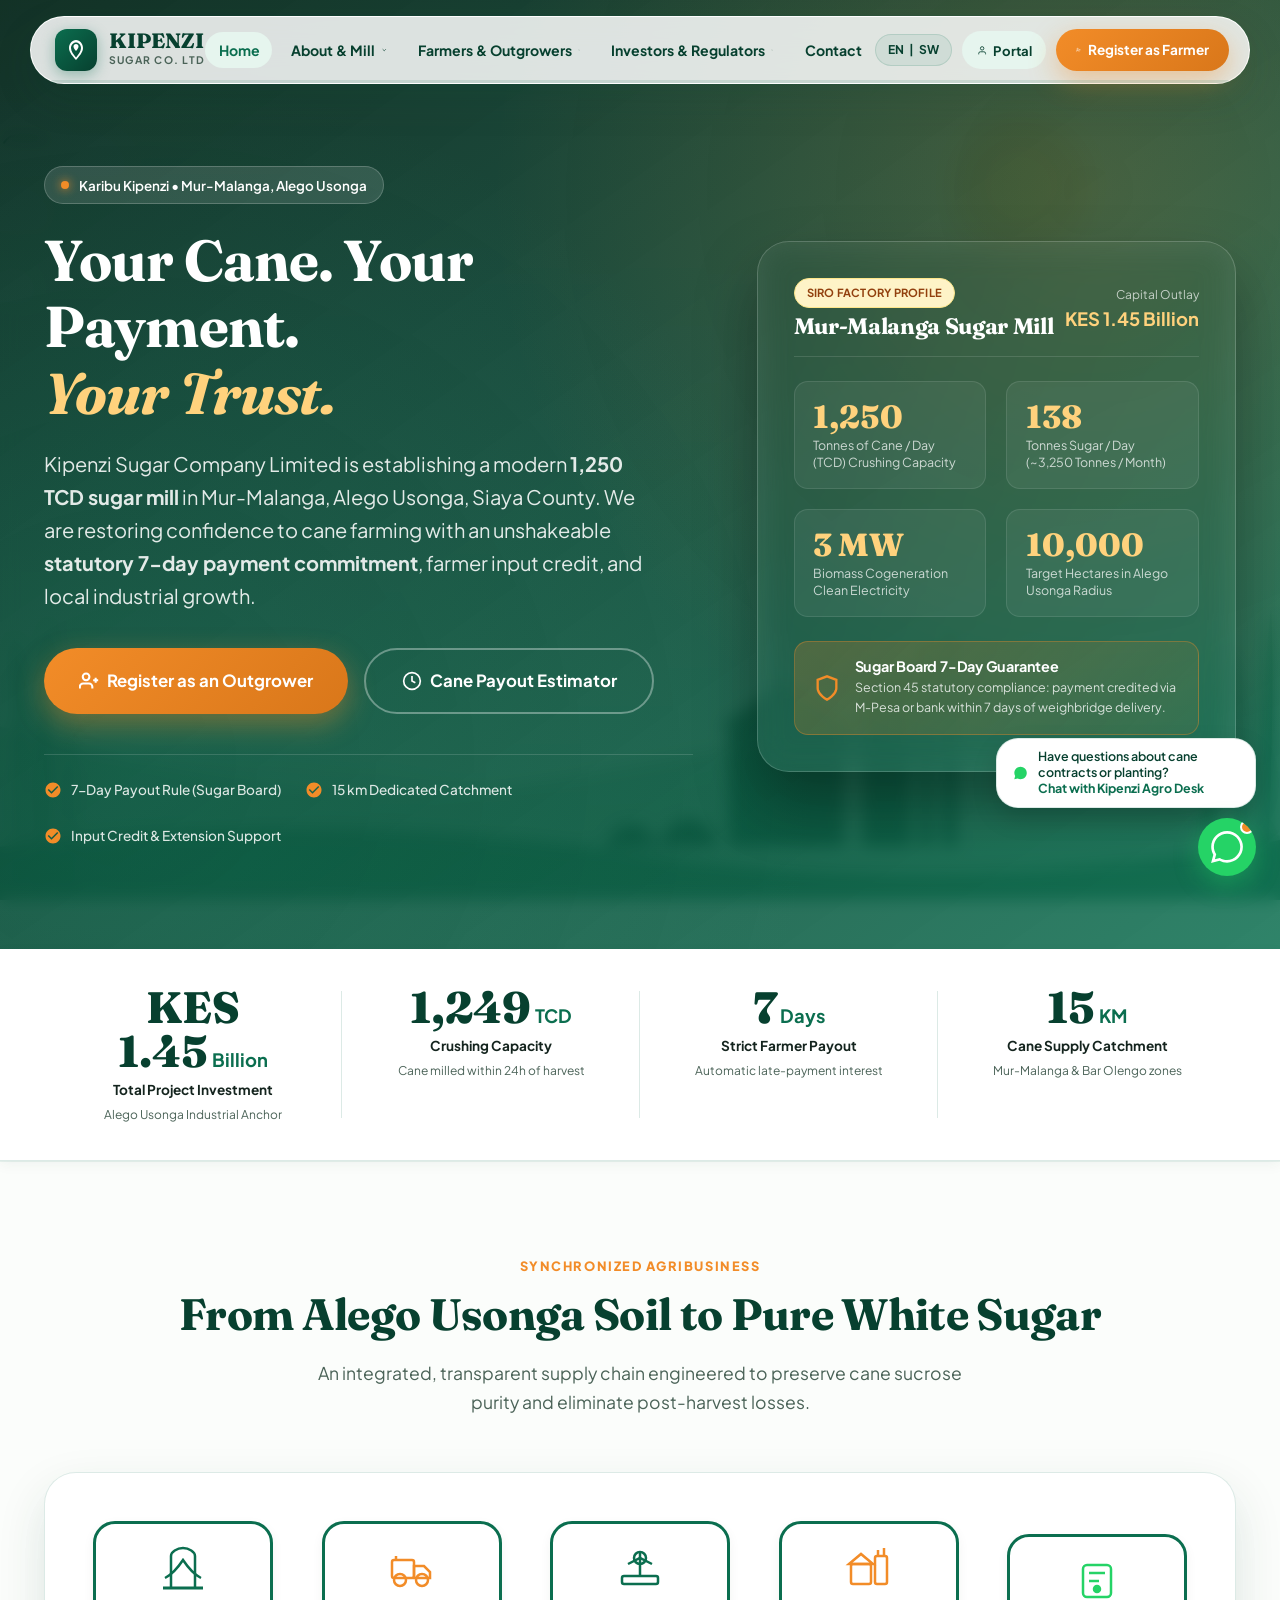
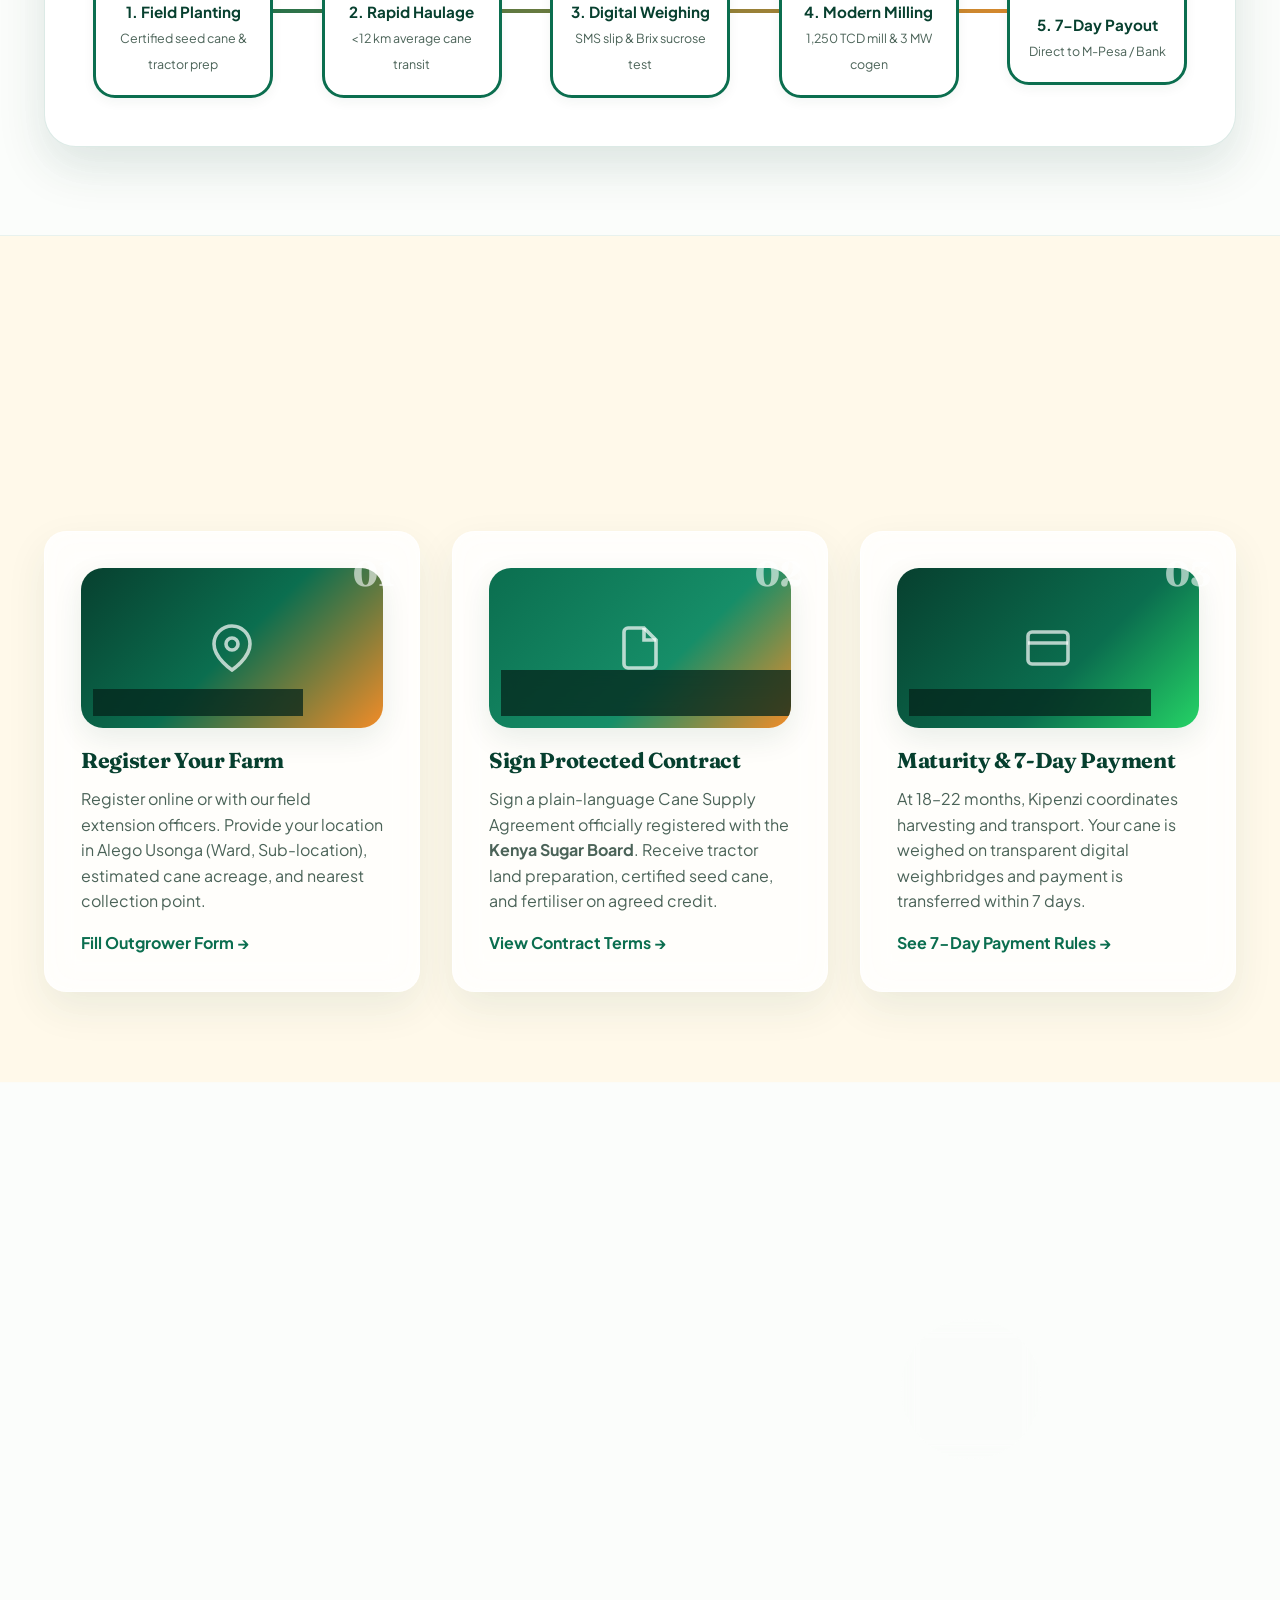
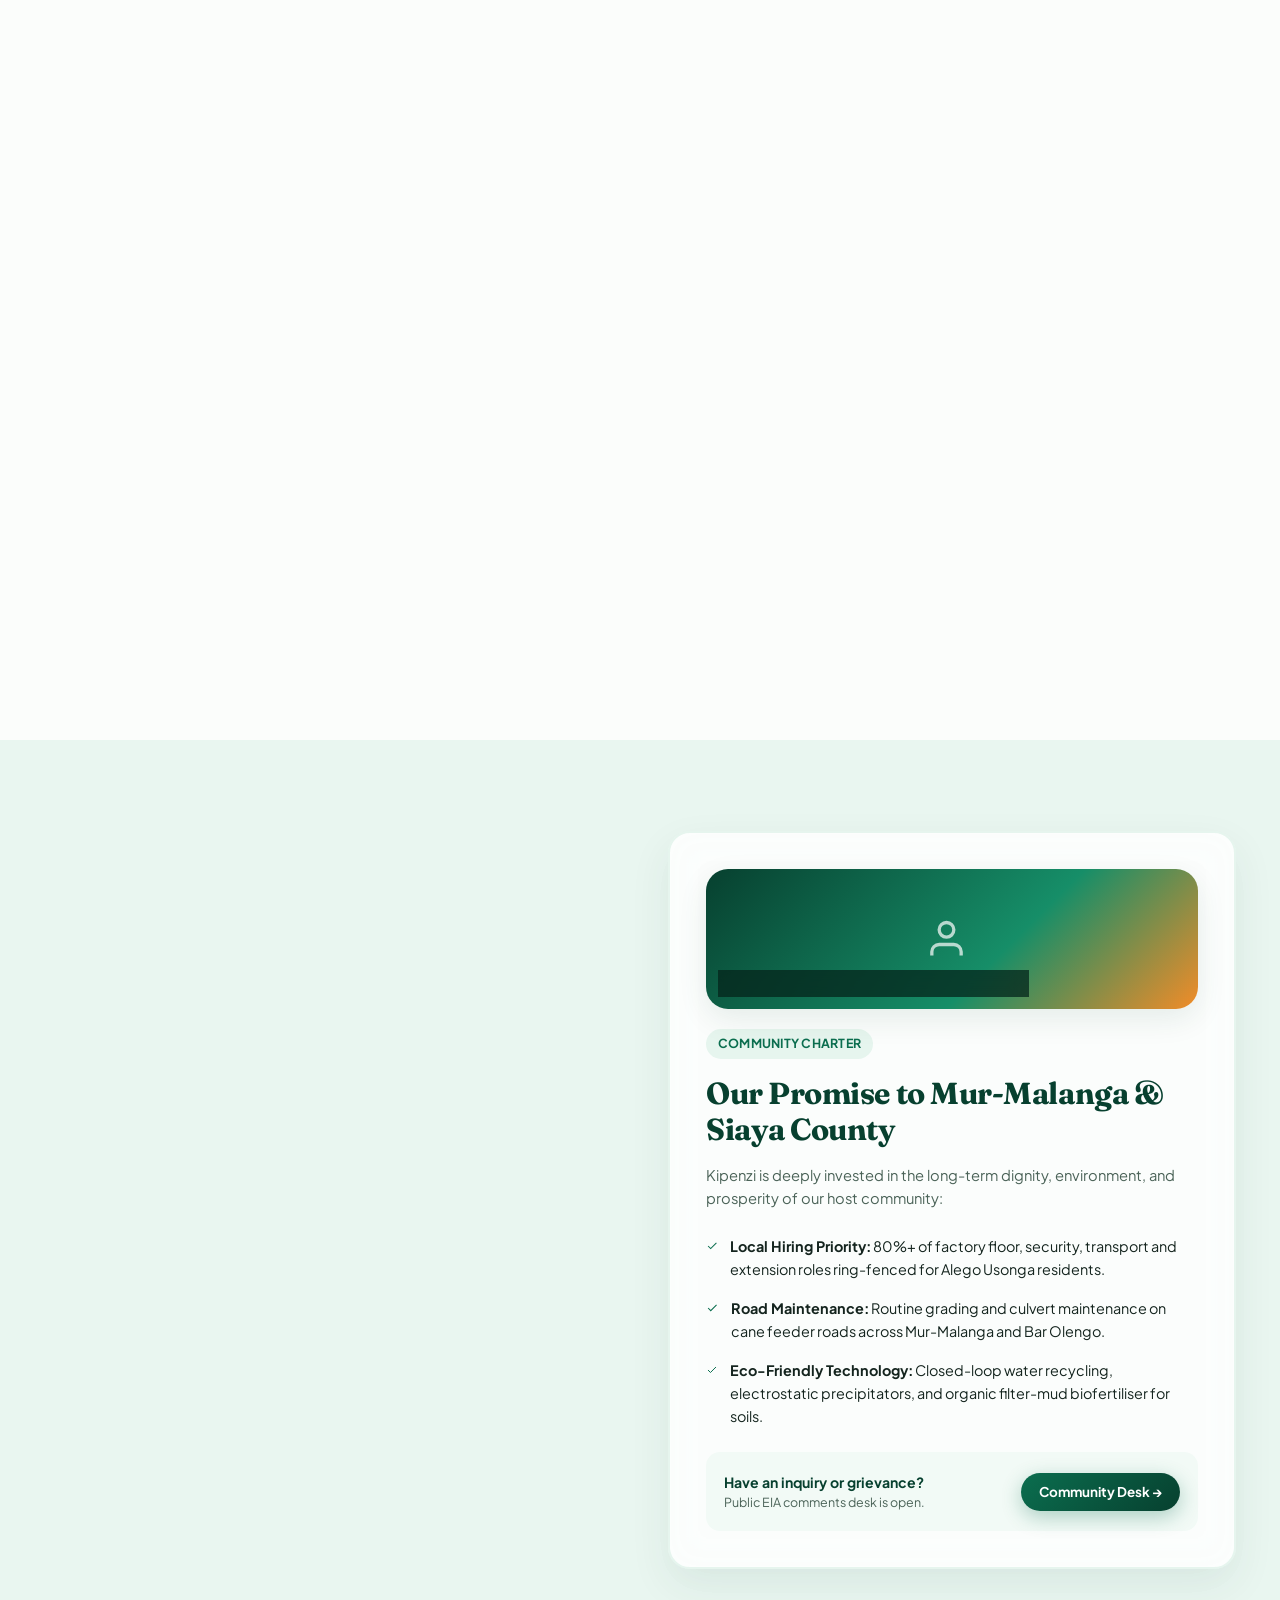
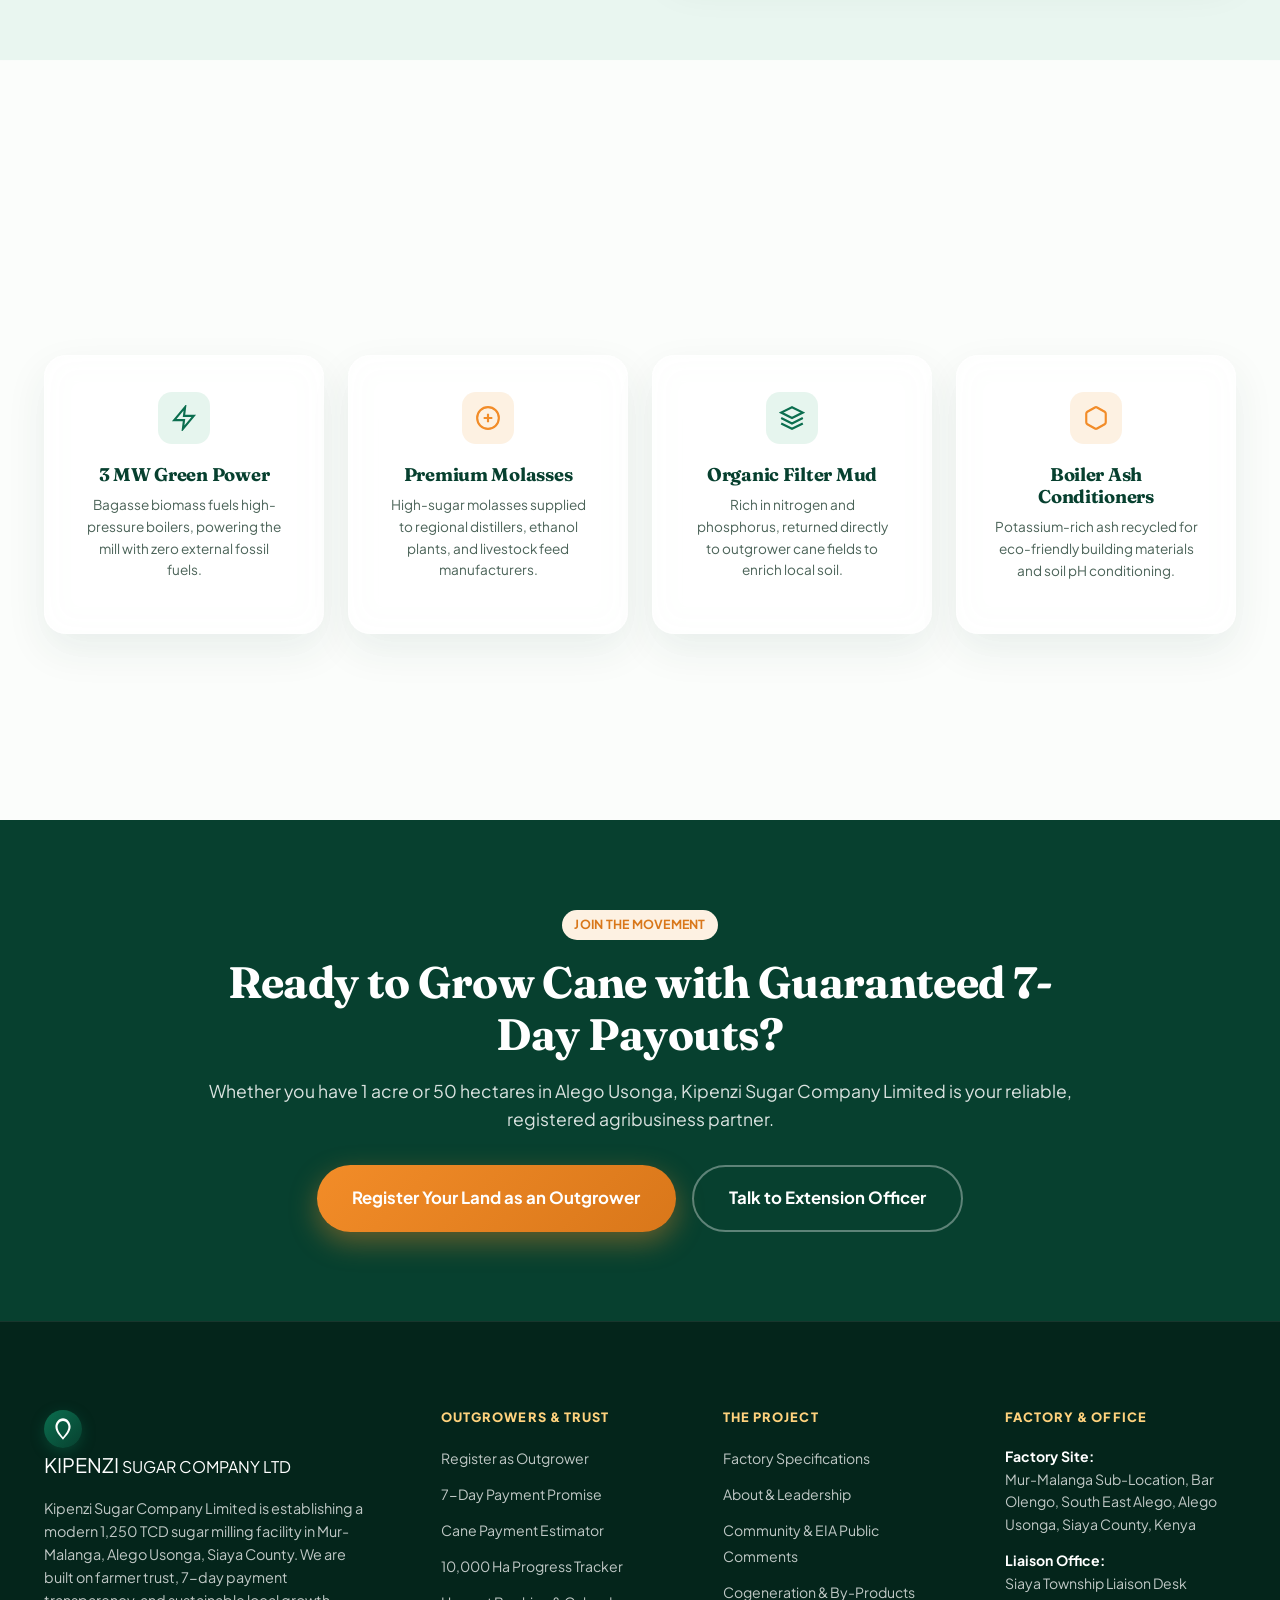
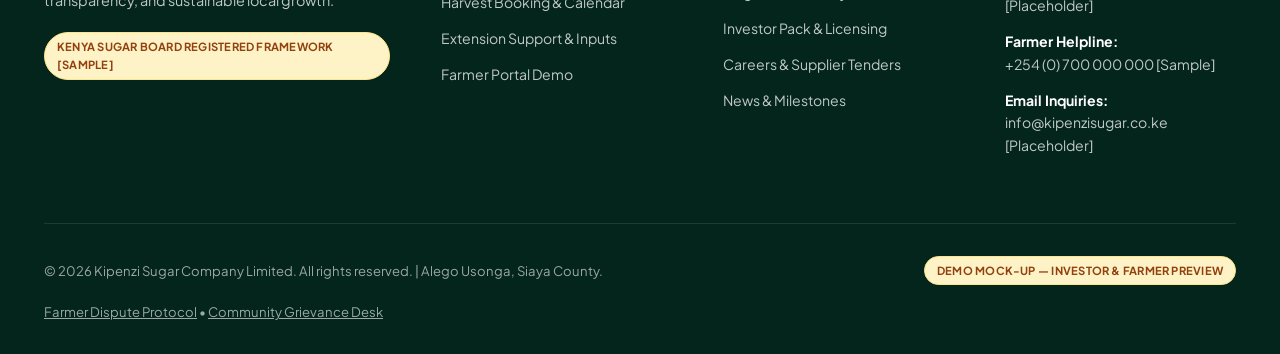
==== index.html @ 6044fd4e "feat: complete Kipenzi Sugar Company website with full-bleed hero and responsive navigation" ====
<!DOCTYPE html>
<html lang="en">
<head>
  <meta charset="UTF-8">
  <meta name="viewport" content="width=device-width, initial-scale=1.0">
  <title>Kipenzi Sugar Company Limited | Mur-Malanga, Alego Usonga, Siaya County</title>
  <meta name="description" content="Kipenzi Sugar Company Limited is a planned modern 1,250 TCD sugar milling factory in Mur-Malanga, Alego Usonga, Siaya County, Kenya. Committed to 7-day farmer payments, outgrower empowerment, and 3 MW cogeneration.">
  
  <!-- Open Graph / Meta -->
  <meta property="og:title" content="Kipenzi Sugar Company Limited | Alego Usonga, Siaya County">
  <meta property="og:description" content="Your cane, your payment, your trust. Transforming sugarcane farming in Siaya County with guaranteed 7-day payments and modern milling.">
  <meta property="og:type" content="website">
  
  <link rel="stylesheet" href="styles.css">
</head>
<body data-page="index" style="padding-top: 0;">
  <!-- Injected Floating Glass Pill Header with Mega Menu -->
  <div id="site-header"></div>

  <!-- Hero Section with Golden-Hour Lighting & Rich Visuals -->
  <section class="hero-wrapper">
    <div class="hero-bg-overlay"></div>
    <div class="container hero-grid">
      <!-- Hero Left: Confident Agribusiness Brand -->
      <div>
        <div class="hero-badge-pill">
          <span class="pulse-dot"></span>
          <span>Karibu Kipenzi &bull; Mur-Malanga, Alego Usonga</span>
        </div>
        <h1 class="hero-title">
          Your Cane. Your Payment. <br>
          <span class="highlight-gold">Your Trust.</span>
        </h1>
        <p class="hero-lead">
          Kipenzi Sugar Company Limited is establishing a modern <strong>1,250 TCD sugar mill</strong> in Mur-Malanga, Alego Usonga, Siaya County. We are restoring confidence to cane farming with an unshakeable <strong>statutory 7-day payment commitment</strong>, farmer input credit, and local industrial growth.
        </p>

        <div class="hero-ctas">
          <a href="outgrowers.html#register" class="btn btn-primary btn-lg">
            <svg width="20" height="20" viewBox="0 0 24 24" fill="none" stroke="currentColor" stroke-width="2.5"><path d="M16 21v-2a4 4 0 0 0-4-4H5a4 4 0 0 0-4 4v2"></path><circle cx="8.5" cy="7" r="4"></circle><line x1="20" y1="8" x2="20" y2="14"></line><line x1="23" y1="11" x2="17" y2="11"></line></svg>
            Register as an Outgrower
          </a>
          <a href="transparency.html#estimator" class="btn btn-outline-white btn-lg">
            <svg width="20" height="20" viewBox="0 0 24 24" fill="none" stroke="currentColor" stroke-width="2"><circle cx="12" cy="12" r="10"></circle><polyline points="12 6 12 12 16 14"></polyline></svg>
            Cane Payout Estimator
          </a>
        </div>

        <div class="hero-trust-badges">
          <div class="trust-badge-item">
            <svg viewBox="0 0 24 24" fill="currentColor"><path d="M12 2C6.48 2 2 6.48 2 12s4.48 10 10 10 10-4.48 10-10S17.52 2 12 2zm-2 15l-5-5 1.41-1.41L10 14.17l7.59-7.59L19 8l-9 9z"/></svg>
            <span>7-Day Payout Rule (Sugar Board)</span>
          </div>
          <div class="trust-badge-item">
            <svg viewBox="0 0 24 24" fill="currentColor"><path d="M12 2C6.48 2 2 6.48 2 12s4.48 10 10 10 10-4.48 10-10S17.52 2 12 2zm-2 15l-5-5 1.41-1.41L10 14.17l7.59-7.59L19 8l-9 9z"/></svg>
            <span>15 km Dedicated Catchment</span>
          </div>
          <div class="trust-badge-item">
            <svg viewBox="0 0 24 24" fill="currentColor"><path d="M12 2C6.48 2 2 6.48 2 12s4.48 10 10 10 10-4.48 10-10S17.52 2 12 2zm-2 15l-5-5 1.41-1.41L10 14.17l7.59-7.59L19 8l-9 9z"/></svg>
            <span>Input Credit & Extension Support</span>
          </div>
        </div>
      </div>

      <!-- Hero Right: Dynamic Live-Looking Showcase Glass Card with 3D Tilt -->
      <div class="hero-card-showcase">
        <div class="hero-glass-card card-glow-border">
          <div class="hero-metric-header">
            <div>
              <span class="badge badge-sample">SIRO FACTORY PROFILE</span>
              <h4 style="margin-top: 0.35rem; color: #FFFFFF;">Mur-Malanga Sugar Mill</h4>
            </div>
            <div style="text-align: right;">
              <span style="font-size: 0.75rem; color: rgba(255,255,255,0.7); display: block;">Capital Outlay</span>
              <strong style="color: #FFD27D; font-size: 1.15rem;">KES 1.45 Billion</strong>
            </div>
          </div>

          <div class="hero-stat-grid">
            <div class="hero-stat-box">
              <div class="hero-stat-num" data-count-target="1250" data-decimals="0">1,250</div>
              <div class="hero-stat-label">Tonnes of Cane / Day (TCD) Crushing Capacity</div>
            </div>
            <div class="hero-stat-box">
              <div class="hero-stat-num" data-count-target="138" data-decimals="0">138</div>
              <div class="hero-stat-label">Tonnes Sugar / Day (~3,250 Tonnes / Month)</div>
            </div>
            <div class="hero-stat-box">
              <div class="hero-stat-num" data-count-target="3" data-suffix=" MW">3 MW</div>
              <div class="hero-stat-label">Biomass Cogeneration Clean Electricity</div>
            </div>
            <div class="hero-stat-box">
              <div class="hero-stat-num" data-count-target="10000" data-decimals="0">10,000</div>
              <div class="hero-stat-label">Target Hectares in Alego Usonga Radius</div>
            </div>
          </div>

          <div class="hero-promise-callout">
            <svg viewBox="0 0 24 24" fill="none" stroke="currentColor" stroke-width="2"><path d="M12 22s8-4 8-10V5l-8-3-8 3v7c0 6 8 10 8 10z"></path></svg>
            <div class="hero-promise-text">
              <h6>Sugar Board 7-Day Guarantee</h6>
              <p>Section 45 statutory compliance: payment credited via M-Pesa or bank within 7 days of weighbridge delivery.</p>
            </div>
          </div>
        </div>
      </div>
    </div>
  </section>

  <!-- Key Figures Strip -->
  <section class="figures-strip-wrapper">
    <div class="container">
      <div class="figures-grid">
        <div class="figure-card">
          <div class="figure-number">
            KES <span data-count-target="1.45" data-decimals="2">1.45</span><span class="unit">Billion</span>
          </div>
          <div class="figure-label">Total Project Investment</div>
          <div class="figure-sub">Alego Usonga Industrial Anchor</div>
        </div>

        <div class="figure-card">
          <div class="figure-number">
            <span data-count-target="1250" data-decimals="0">1,250</span><span class="unit">TCD</span>
          </div>
          <div class="figure-label">Crushing Capacity</div>
          <div class="figure-sub">Cane milled within 24h of harvest</div>
        </div>

        <div class="figure-card">
          <div class="figure-number">
            <span data-count-target="7" data-decimals="0">7</span><span class="unit">Days</span>
          </div>
          <div class="figure-label">Strict Farmer Payout</div>
          <div class="figure-sub">Automatic late-payment interest</div>
        </div>

        <div class="figure-card">
          <div class="figure-number">
            <span data-count-target="15" data-decimals="0">15</span><span class="unit">KM</span>
          </div>
          <div class="figure-label">Cane Supply Catchment</div>
          <div class="figure-sub">Mur-Malanga & Bar Olengo zones</div>
        </div>
      </div>
    </div>
  </section>

  <!-- ANIMATED "OUR WORK AND PROCESS" STRIP: FROM FIELD TO FACTORY TO SUGAR -->
  <section class="section-pad section-readability-overlay" style="padding-bottom: 2rem;">
    <div class="container">
      <div class="text-center">
        <span class="section-eyebrow text-orange">Synchronized Agribusiness</span>
        <h2 class="section-title">From Alego Usonga Soil to Pure White Sugar</h2>
        <p class="section-desc">
          An integrated, transparent supply chain engineered to preserve cane sucrose purity and eliminate post-harvest losses.
        </p>
      </div>

      <div class="process-strip-container">
        <div class="process-strip-flow">
          <!-- Node 1: Field & Certified Seed -->
          <div class="process-node">
            <div class="process-node-icon">
              <!-- Custom Sugarcane Farm SVG -->
              <svg viewBox="0 0 48 48" fill="none" stroke="currentColor" stroke-width="2.5">
                <path d="M12 44V12C12 8 18 4 24 4C30 4 36 8 36 12V44"/>
                <path d="M6 34C14 30 20 22 24 16C28 22 34 30 42 34"/>
                <line x1="4" y1="44" x2="44" y2="44" stroke-width="3"/>
              </svg>
            </div>
            <strong style="color: var(--color-primary-dark); font-size: 0.95rem; display: block;">1. Field Planting</strong>
            <span style="font-size: 0.78rem; color: var(--color-text-muted);">Certified seed cane &amp; tractor prep</span>
          </div>

          <!-- Node 2: Tractor & Logistics -->
          <div class="process-node">
            <div class="process-node-icon" style="color: var(--color-accent);">
              <!-- Custom Tractor & Haulage Truck SVG -->
              <svg viewBox="0 0 48 48" fill="none" stroke="currentColor" stroke-width="2.5">
                <rect x="4" y="16" width="22" height="18" rx="2"/>
                <path d="M26 22H36L42 28V34H26V22Z"/>
                <circle cx="12" cy="36" r="6"/>
                <circle cx="34" cy="36" r="6"/>
                <line x1="8" y1="12" x2="8" y2="16"/>
              </svg>
            </div>
            <strong style="color: var(--color-primary-dark); font-size: 0.95rem; display: block;">2. Rapid Haulage</strong>
            <span style="font-size: 0.78rem; color: var(--color-text-muted);">&lt;12 km average cane transit</span>
          </div>

          <!-- Node 3: Weighbridge & Testing -->
          <div class="process-node">
            <div class="process-node-icon">
              <!-- Custom Weighbridge & Core Testing SVG -->
              <svg viewBox="0 0 48 48" fill="none" stroke="currentColor" stroke-width="2.5">
                <rect x="6" y="32" width="36" height="8" rx="2"/>
                <line x1="24" y1="8" x2="24" y2="32"/>
                <circle cx="24" cy="14" r="6"/>
                <path d="M12 20L24 14L36 20"/>
              </svg>
            </div>
            <strong style="color: var(--color-primary-dark); font-size: 0.95rem; display: block;">3. Digital Weighing</strong>
            <span style="font-size: 0.78rem; color: var(--color-text-muted);">SMS slip &amp; Brix sucrose test</span>
          </div>

          <!-- Node 4: 1,250 TCD Mill & Cogen -->
          <div class="process-node">
            <div class="process-node-icon" style="color: var(--color-accent);">
              <!-- Custom Factory & Cogeneration SVG -->
              <svg viewBox="0 0 48 48" fill="none" stroke="currentColor" stroke-width="2.5">
                <rect x="6" y="20" width="20" height="20" rx="2"/>
                <polygon points="4,20 16,10 28,20"/>
                <rect x="30" y="12" width="12" height="28" rx="2"/>
                <line x1="33" y1="6" x2="33" y2="12"/>
                <line x1="39" y1="4" x2="39" y2="12"/>
              </svg>
            </div>
            <strong style="color: var(--color-primary-dark); font-size: 0.95rem; display: block;">4. Modern Milling</strong>
            <span style="font-size: 0.78rem; color: var(--color-text-muted);">1,250 TCD mill &amp; 3 MW cogen</span>
          </div>

          <!-- Node 5: Pure Packaged Sugar & 7-Day Pay -->
          <div class="process-node">
            <div class="process-node-icon" style="color: #25D366;">
              <!-- Custom Sugar Pack & M-Pesa Payout SVG -->
              <svg viewBox="0 0 48 48" fill="none" stroke="currentColor" stroke-width="2.5">
                <rect x="10" y="8" width="28" height="32" rx="4"/>
                <line x1="16" y1="16" x2="32" y2="16"/>
                <line x1="16" y1="24" x2="26" y2="24"/>
                <circle cx="24" cy="32" r="3" fill="#25D366"/>
              </svg>
            </div>
            <strong style="color: var(--color-primary-dark); font-size: 0.95rem; display: block;">5. 7-Day Payout</strong>
            <span style="font-size: 0.78rem; color: var(--color-text-muted);">Direct to M-Pesa / Bank</span>
          </div>
        </div>
      </div>
    </div>
  </section>

  <!-- How Outgrowers Join in 3 Steps with Photo Slots -->
  <section class="section-pad section-cream section-readability-overlay">
    <div class="container">
      <div class="text-center">
        <span class="section-eyebrow">Mkulima Kwanza &bull; Simple & Transparent</span>
        <h2 class="section-title">How Outgrowers Join Kipenzi in 3 Steps</h2>
        <p class="section-desc">
          We have eliminated the red tape, brokers, and predatory deductions. Here is how any landowner or cane farmer in Alego Usonga partners with Kipenzi.
        </p>
      </div>

      <div class="grid-3">
        <!-- Step 1 -->
        <div class="card-glass" style="position: relative;">
          <!-- Drop-in Photo Slot Placeholder with Multi-Stop Gradient -->
          <div class="photo-slot" data-slot="farm-survey" data-slot-label="Photo Slot: Farm Survey" style="height: 160px; margin-bottom: 1.25rem;">
            <!-- Fallback SVG Illustration -->
            <svg width="48" height="48" viewBox="0 0 24 24" fill="none" stroke="rgba(255,255,255,0.7)" stroke-width="1.8">
              <path d="M21 10c0 7-9 13-9 13s-9-6-9-13a9 9 0 0 1 18 0z"></path><circle cx="12" cy="10" r="3"></circle>
            </svg>
          </div>
          <span style="position: absolute; top: 1.5rem; right: 1.5rem; font-family: var(--font-serif); font-size: 2.2rem; font-weight: 800; color: rgba(255,255,255,0.6); line-height: 1;">01</span>
          <h3 style="font-size: 1.35rem; margin-bottom: 0.75rem;">Register Your Farm</h3>
          <p>
            Register online or with our field extension officers. Provide your location in Alego Usonga (Ward, Sub-location), estimated cane acreage, and nearest collection point.
          </p>
          <a href="outgrowers.html#register" class="top-link" style="color: var(--color-primary); font-weight: 700;">
            Fill Outgrower Form &rarr;
          </a>
        </div>

        <!-- Step 2 -->
        <div class="card-glass" style="position: relative;">
          <div class="photo-slot" data-slot="contract-signing" data-slot-label="Photo Slot: Sugar Board Contract" style="height: 160px; margin-bottom: 1.25rem; background: linear-gradient(135deg, #0B6E4F 0%, #168E68 60%, #F28C28 100%);">
            <svg width="48" height="48" viewBox="0 0 24 24" fill="none" stroke="rgba(255,255,255,0.7)" stroke-width="1.8">
              <path d="M14 2H6a2 2 0 0 0-2 2v16a2 2 0 0 0 2 2h12a2 2 0 0 0 2-2V8z"></path>
              <polyline points="14 2 14 8 20 8"></polyline>
            </svg>
          </div>
          <span style="position: absolute; top: 1.5rem; right: 1.5rem; font-family: var(--font-serif); font-size: 2.2rem; font-weight: 800; color: rgba(255,255,255,0.6); line-height: 1;">02</span>
          <h3 style="font-size: 1.35rem; margin-bottom: 0.75rem;">Sign Protected Contract</h3>
          <p>
            Sign a plain-language Cane Supply Agreement officially registered with the <strong>Kenya Sugar Board</strong>. Receive tractor land preparation, certified seed cane, and fertiliser on agreed credit.
          </p>
          <a href="outgrowers.html#contract" class="top-link" style="color: var(--color-primary); font-weight: 700;">
            View Contract Terms &rarr;
          </a>
        </div>

        <!-- Step 3 -->
        <div class="card-glass" style="position: relative;">
          <div class="photo-slot" data-slot="cane-harvest" data-slot-label="Photo Slot: Cane Harvesting" style="height: 160px; margin-bottom: 1.25rem; background: linear-gradient(135deg, #07402F 0%, #0B6E4F 60%, #25D366 100%);">
            <svg width="48" height="48" viewBox="0 0 24 24" fill="none" stroke="rgba(255,255,255,0.7)" stroke-width="1.8">
              <rect x="2" y="4" width="20" height="16" rx="2"></rect><path d="M7 15h0M2 9.5h20"></path>
            </svg>
          </div>
          <span style="position: absolute; top: 1.5rem; right: 1.5rem; font-family: var(--font-serif); font-size: 2.2rem; font-weight: 800; color: rgba(255,255,255,0.6); line-height: 1;">03</span>
          <h3 style="font-size: 1.35rem; margin-bottom: 0.75rem;">Maturity & 7-Day Payment</h3>
          <p>
            At 18–22 months, Kipenzi coordinates harvesting and transport. Your cane is weighed on transparent digital weighbridges and payment is transferred within 7 days.
          </p>
          <a href="transparency.html" class="top-link" style="color: var(--color-primary); font-weight: 700;">
            See 7-Day Payment Rules &rarr;
          </a>
        </div>
      </div>
    </div>
  </section>

  <!-- 7-Day Payment Promise & Interactive Estimator Section -->
  <section class="section-pad section-readability-overlay">
    <div class="container">
      <div class="payment-promise-banner" style="margin-bottom: 4rem;">
        <div class="payment-banner-grid">
          <div>
            <span class="badge badge-orange" style="margin-bottom: 0.75rem;">STATUTORY COMMITMENT</span>
            <h2>The Kipenzi 7-Day Payment Guarantee</h2>
            <p>
              Kenya's Sugar Board regulations mandate that millers pay farmers within seven calendar days of cane delivery, with legal interest accruing on any delayed payment. Kipenzi has designed its financial escrow and automated M-Pesa / Bank dispatch systems around this promise.
            </p>
            <div style="display: flex; flex-wrap: wrap; gap: 1rem;">
              <a href="transparency.html" class="btn btn-primary">
                Explore Payment Transparency &rarr;
              </a>
              <a href="portal.html" class="btn btn-outline-white">
                View Sample Weighbridge Slip
              </a>
            </div>
          </div>
          <div style="text-align: center;">
            <div class="seal-guarantee">
              <span class="seal-days">7</span>
              <span class="seal-text">Day Statutory Guarantee</span>
            </div>
            <div style="margin-top: 1rem; color: rgba(255,255,255,0.85); font-size: 0.82rem;">
              Registered Under Kenya Sugar Board Mandate
            </div>
          </div>
        </div>
      </div>

      <!-- Integrated Live Payment Estimator -->
      <div class="calculator-card card-glow-border" id="estimator">
        <div class="calc-grid">
          <div>
            <span class="section-eyebrow text-orange">Interactive Farmer Tool</span>
            <h3 style="margin-bottom: 0.75rem;">Estimate Your Cane Earnings</h3>
            <p style="font-size: 0.95rem; color: var(--color-text-muted);">
              Use this estimator to calculate your gross and net earnings based on delivered tonnage. Adjust tonnage and see your statutory 7-day payment date.
            </p>

            <div class="form-group" style="margin-top: 1.5rem;">
              <div style="display: flex; justify-content: space-between; align-items: center; margin-bottom: 0.5rem;">
                <label for="estimator-tonnes-slider" class="form-label" style="margin-bottom: 0;">Cane Harvest Weight (Tonnes):</label>
                <div style="display: flex; align-items: center; gap: 0.4rem;">
                  <input type="number" id="estimator-tonnes-input" value="35" min="1" max="250" class="form-control" style="width: 90px; padding: 0.4rem 0.6rem; text-align: center; font-weight: 700;">
                  <span style="font-size: 0.85rem; font-weight: 700; color: var(--color-primary);">Tons</span>
                </div>
              </div>
              <div class="range-slider-wrap">
                <input type="range" id="estimator-tonnes-slider" min="5" max="200" step="5" value="35" class="range-slider">
              </div>
              <div style="display: flex; justify-content: space-between; font-size: 0.75rem; color: var(--color-text-muted);">
                <span>5 Tonnes (Smallholder)</span>
                <span>50 Tonnes (Medium)</span>
                <span>200 Tonnes (Commercial)</span>
              </div>
            </div>

            <div class="form-row-2">
              <div class="form-group">
                <label for="estimator-price-input" class="form-label">Price per Tonne (Sample Baseline):</label>
                <input type="number" id="estimator-price-input" value="5100" class="form-control" style="font-weight: 700;">
                <div class="form-help">KES per metric tonne [Sample Placeholder]</div>
              </div>
              <div class="form-group" style="display: flex; flex-direction: column; justify-content: center;">
                <label class="form-label" style="margin-bottom: 0.4rem;">Input Credit Recovery:</label>
                <label style="display: flex; align-items: center; gap: 0.5rem; font-size: 0.85rem; cursor: pointer;">
                  <input type="checkbox" id="estimator-deduct-credit" checked>
                  <span>Deduct seed & fertiliser loan (~KES 850/t)</span>
                </label>
              </div>
            </div>
          </div>

          <!-- Calculated Payout Box -->
          <div class="calc-result-box">
            <span class="badge badge-orange" style="margin-bottom: 0.5rem;">ESTIMATED NET PAYOUT</span>
            <div class="calc-payout-num" id="estimator-net-payout">KES 148,750</div>
            <p style="font-size: 0.82rem; color: rgba(255,255,255,0.85); margin-bottom: 1.25rem;">
              Direct to M-Pesa or Bank within 7 Days of Delivery
            </p>

            <div style="background: rgba(0,0,0,0.18); border-radius: var(--radius-md); padding: 1rem; text-align: left; margin-bottom: 1.25rem;">
              <div class="calc-breakdown-row">
                <span>Gross Cane Value:</span>
                <strong id="estimator-gross">KES 178,500</strong>
              </div>
              <div class="calc-breakdown-row">
                <span>Input Loan Deductions:</span>
                <strong id="estimator-deduction-val">- KES 29,750</strong>
              </div>
              <div class="calc-breakdown-row" style="border-bottom: none; padding-top: 0.85rem;">
                <span>Statutory Payment Due Date:</span>
                <strong id="estimator-pay-date" style="color: #FFD27D;">Within 7 Days</strong>
              </div>
            </div>

            <a href="outgrowers.html#register" class="btn btn-primary btn-sm" style="width: 100%;">
              Lock In Your Outgrower Acreage &rarr;
            </a>
          </div>
        </div>
      </div>
    </div>
  </section>

  <!-- Project Timeline & Community Promise -->
  <section class="section-pad section-mint section-readability-overlay">
    <div class="container">
      <div class="grid-2" style="align-items: center; gap: 3.5rem;">
        <div>
          <span class="section-eyebrow">Alego Usonga Roadmap</span>
          <h2>The Journey to Siaya's First Sugar Milling Facility</h2>
          <p>
            Kipenzi Sugar Company Limited is executing a disciplined, capitalised engineering plan in Mur-Malanga to establish factory infrastructure, recruit outgrower acreage, and launch commercial milling.
          </p>

          <div style="margin-top: 2rem; display: flex; flex-direction: column; gap: 1.5rem;">
            <div style="display: flex; gap: 1rem;">
              <div style="width: 38px; height: 38px; border-radius: 50%; background: var(--color-primary); color: #fff; display: flex; align-items: center; justify-content: center; font-weight: 700; flex-shrink: 0;">1</div>
              <div>
                <h4 style="font-size: 1.15rem; margin-bottom: 0.25rem;">Site Acquisition & EIA Public Review</h4>
                <p style="font-size: 0.9rem; margin-bottom: 0;">Mur-Malanga sub-location site secured. NEMA Environmental and Social Impact Assessment (ESIA) stakeholder engagement completed.</p>
              </div>
            </div>

            <div style="display: flex; gap: 1rem;">
              <div style="width: 38px; height: 38px; border-radius: 50%; background: var(--color-accent); color: #fff; display: flex; align-items: center; justify-content: center; font-weight: 700; flex-shrink: 0;">2</div>
              <div>
                <h4 style="font-size: 1.15rem; margin-bottom: 0.25rem;">Outgrower Registration (Current Phase)</h4>
                <p style="font-size: 0.9rem; margin-bottom: 0;">Mobilising 10,000 hectares across Alego Usonga wards. Issuing certified seed cane and tractor land preparation support.</p>
              </div>
            </div>

            <div style="display: flex; gap: 1rem;">
              <div style="width: 38px; height: 38px; border-radius: 50%; background: var(--color-mint); color: var(--color-primary); border: 2px solid var(--color-primary); display: flex; align-items: center; justify-content: center; font-weight: 700; flex-shrink: 0;">3</div>
              <div>
                <h4 style="font-size: 1.15rem; margin-bottom: 0.25rem;">Factory Civil Works & 3 MW Cogeneration Plant</h4>
                <p style="font-size: 0.9rem; margin-bottom: 0;">Construction of 1,250 TCD mill foundations, high-pressure boilers, turbo-generators, and digital weighbridges.</p>
              </div>
            </div>

            <div style="display: flex; gap: 1rem;">
              <div style="width: 38px; height: 38px; border-radius: 50%; background: var(--color-mint); color: var(--color-primary); border: 2px solid var(--color-primary); display: flex; align-items: center; justify-content: center; font-weight: 700; flex-shrink: 0;">4</div>
              <div>
                <h4 style="font-size: 1.15rem; margin-bottom: 0.25rem;">Commissioning & First Sugar Milling</h4>
                <p style="font-size: 0.9rem; margin-bottom: 0;">First cane crushing, testing sugar sucrose recovery, and initiating automated 7-day payouts to registered farmers.</p>
              </div>
            </div>
          </div>
        </div>

        <!-- Community & Environmental Shield Card -->
        <div class="card-glass" style="border: 2px solid var(--color-mint);">
          <div class="photo-slot" data-slot="community-water" data-slot-label="Photo Slot: Mur-Malanga Community" style="height: 140px; margin-bottom: 1.25rem; background: linear-gradient(135deg, #07402F 0%, #168E68 60%, #F28C28 100%);">
            <svg width="44" height="44" viewBox="0 0 24 24" fill="none" stroke="rgba(255,255,255,0.7)" stroke-width="1.8">
              <path d="M17 21v-2a4 4 0 0 0-4-4H5a4 4 0 0 0-4 4v2"></path><circle cx="9" cy="7" r="4"></circle>
            </svg>
          </div>
          <span class="badge badge-mint" style="margin-bottom: 1rem;">COMMUNITY CHARTER</span>
          <h3 style="margin-bottom: 1rem;">Our Promise to Mur-Malanga & Siaya County</h3>
          <p style="font-size: 0.92rem;">
            Kipenzi is deeply invested in the long-term dignity, environment, and prosperity of our host community:
          </p>

          <ul style="display: flex; flex-direction: column; gap: 1rem; margin: 1.5rem 0;">
            <li style="display: flex; gap: 0.75rem; font-size: 0.9rem;">
              <svg width="22" height="22" viewBox="0 0 24 24" fill="none" stroke="var(--color-primary)" stroke-width="2"><polyline points="20 6 9 17 4 12"></polyline></svg>
              <span><strong>Local Hiring Priority:</strong> 80%+ of factory floor, security, transport and extension roles ring-fenced for Alego Usonga residents.</span>
            </li>
            <li style="display: flex; gap: 0.75rem; font-size: 0.9rem;">
              <svg width="22" height="22" viewBox="0 0 24 24" fill="none" stroke="var(--color-primary)" stroke-width="2"><polyline points="20 6 9 17 4 12"></polyline></svg>
              <span><strong>Road Maintenance:</strong> Routine grading and culvert maintenance on cane feeder roads across Mur-Malanga and Bar Olengo.</span>
            </li>
            <li style="display: flex; gap: 0.75rem; font-size: 0.9rem;">
              <svg width="22" height="22" viewBox="0 0 24 24" fill="none" stroke="var(--color-primary)" stroke-width="2"><polyline points="20 6 9 17 4 12"></polyline></svg>
              <span><strong>Eco-Friendly Technology:</strong> Closed-loop water recycling, electrostatic precipitators, and organic filter-mud biofertiliser for soils.</span>
            </li>
          </ul>

          <div style="background: var(--color-mint-light); border-radius: var(--radius-md); padding: 1.15rem; display: flex; align-items: center; justify-content: space-between;">
            <div>
              <div style="font-weight: 700; color: var(--color-primary-dark); font-size: 0.88rem;">Have an inquiry or grievance?</div>
              <div style="font-size: 0.78rem; color: var(--color-text-muted);">Public EIA comments desk is open.</div>
            </div>
            <a href="community.html#grievance" class="btn btn-green btn-sm">Community Desk &rarr;</a>
          </div>
        </div>
      </div>
    </div>
  </section>

  <!-- By-Products & Circular Agribusiness -->
  <section class="section-pad section-readability-overlay">
    <div class="container">
      <div class="text-center">
        <span class="section-eyebrow">Zero Waste Agribusiness</span>
        <h2 class="section-title">Beyond Sugar: Complete Value Addition</h2>
        <p class="section-desc">
          Kipenzi utilizes every component of the sugarcane stalk, building renewable power, industrial alcohol, and bio-nutrients for sustainable farming.
        </p>
      </div>

      <div class="grid-4">
        <div class="card-glass text-center">
          <div class="icon-box icon-box-primary" style="margin: 0 auto 1.25rem;">
            <svg viewBox="0 0 24 24" fill="none" stroke="currentColor" stroke-width="2"><path d="M13 2L3 14h9l-1 8 10-12h-9l1-8z"></path></svg>
          </div>
          <h4 style="font-size: 1.15rem; margin-bottom: 0.5rem;">3 MW Green Power</h4>
          <p style="font-size: 0.85rem;">Bagasse biomass fuels high-pressure boilers, powering the mill with zero external fossil fuels.</p>
        </div>

        <div class="card-glass text-center">
          <div class="icon-box icon-box-accent" style="margin: 0 auto 1.25rem;">
            <svg viewBox="0 0 24 24" fill="none" stroke="currentColor" stroke-width="2"><circle cx="12" cy="12" r="10"></circle><path d="M8 12h8M12 8v8"></path></svg>
          </div>
          <h4 style="font-size: 1.15rem; margin-bottom: 0.5rem;">Premium Molasses</h4>
          <p style="font-size: 0.85rem;">High-sugar molasses supplied to regional distillers, ethanol plants, and livestock feed manufacturers.</p>
        </div>

        <div class="card-glass text-center">
          <div class="icon-box icon-box-primary" style="margin: 0 auto 1.25rem;">
            <svg viewBox="0 0 24 24" fill="none" stroke="currentColor" stroke-width="2"><path d="M12 2L2 7l10 5 10-5-10-5zM2 17l10 5 10-5M2 12l10 5 10-5"></path></svg>
          </div>
          <h4 style="font-size: 1.15rem; margin-bottom: 0.5rem;">Organic Filter Mud</h4>
          <p style="font-size: 0.85rem;">Rich in nitrogen and phosphorus, returned directly to outgrower cane fields to enrich local soil.</p>
        </div>

        <div class="card-glass text-center">
          <div class="icon-box icon-box-accent" style="margin: 0 auto 1.25rem;">
            <svg viewBox="0 0 24 24" fill="none" stroke="currentColor" stroke-width="2"><path d="M21 16V8a2 2 0 0 0-1-1.73l-7-4a2 2 0 0 0-2 0l-7 4A2 2 0 0 0 3 8v8a2 2 0 0 0 1 1.73l7 4a2 2 0 0 0 2 0l7-4A2 2 0 0 0 21 16z"></path></svg>
          </div>
          <h4 style="font-size: 1.15rem; margin-bottom: 0.5rem;">Boiler Ash Conditioners</h4>
          <p style="font-size: 0.85rem;">Potassium-rich ash recycled for eco-friendly building materials and soil pH conditioning.</p>
        </div>
      </div>
      
      <div style="text-align: center; margin-top: 2.5rem;">
        <a href="byproducts.html" class="btn btn-outline-green">
          Industrial & By-Product Inquiries &rarr;
        </a>
      </div>
    </div>
  </section>

  <!-- Final CTA Bar -->
  <section class="section-pad section-dark" style="text-align: center;">
    <div class="container container-narrow">
      <span class="badge badge-orange" style="margin-bottom: 1rem;">JOIN THE MOVEMENT</span>
      <h2 style="margin-bottom: 1rem; color: #FFFFFF;">Ready to Grow Cane with Guaranteed 7-Day Payouts?</h2>
      <p style="color: rgba(255,255,255,0.85); font-size: 1.1rem; margin-bottom: 2rem;">
        Whether you have 1 acre or 50 hectares in Alego Usonga, Kipenzi Sugar Company Limited is your reliable, registered agribusiness partner.
      </p>
      <div style="display: flex; justify-content: center; flex-wrap: wrap; gap: 1rem;">
        <a href="outgrowers.html#register" class="btn btn-primary btn-lg">
          Register Your Land as an Outgrower
        </a>
        <a href="contact.html" class="btn btn-outline-white btn-lg">
          Talk to Extension Officer
        </a>
      </div>
    </div>
  </section>

  <!-- Injected Footer -->
  <div id="site-footer"></div>

  <!-- Injected Floating WhatsApp Widget -->
  <div id="floating-whatsapp"></div>

  <script src="main.js"></script>
</body>
</html>
---- styles.css ----
/* ==========================================================================
   KIPENZI SUGAR COMPANY LIMITED - MASTER STYLESHEET (SUPER PREMIUM MERGED)
   Brand: Confident, Agribusiness Investor-Ready, Warm & Farmer-Centred
   Mur-Malanga, Alego Usonga, Siaya County, Kenya
   ========================================================================== */

@import url('https://fonts.googleapis.com/css2?family=Fraunces:ital,opsz,wght@0,9..144,400..800;1,9..144,400..700&family=Plus+Jakarta+Sans:wght@300;400;500;600;700;800&display=swap');


:root {
  /* Brand Palette */
  --color-primary: #0B6E4F;          /* Deep lush sugarcane green */
  --color-primary-dark: #07402F;     /* Rich dark forest / header & footer */
  --color-primary-darker: #04251B;   /* Deepest obsidian green */
  --color-primary-light: #168E68;    /* Vibrant emerald */
  --color-primary-glow: rgba(11, 110, 79, 0.4);
  --color-mint: #E6F5EE;             /* Clean, soft fresh mint */
  --color-mint-light: #F2FAF6;       /* Ultra-soft surface tint */

  /* Warmth & Earth Accents */
  --color-cream: #FFF8E7;            /* Golden hour soft cream */
  --color-cream-alt: #FBF4DE;        /* Deeper warm card cream */
  --color-sand: #F4EAD2;             /* Subtle accent sand */
  --color-accent: #F28C28;           /* High-visibility Kenya sun orange */
  --color-accent-hover: #D9771A;     /* Deep rich orange */
  --color-accent-subtle: #FDF1E2;    /* Soft peach badge background */
  --color-accent-glow: rgba(242, 140, 40, 0.45);

  /* Neutrals & Base */
  --color-white: #FFFFFF;
  --color-bg-base: #F7FAF8;
  --color-text-main: #14241E;
  --color-text-muted: #4B6358;
  --color-text-light: #738A80;
  --color-border: rgba(11, 110, 79, 0.14);
  --color-border-strong: rgba(11, 110, 79, 0.28);

  /* Glassmorphism Variables */
  --glass-bg: rgba(255, 255, 255, 0.82);
  --glass-bg-subtle: rgba(255, 255, 255, 0.65);
  --glass-bg-dark: rgba(7, 64, 47, 0.85);
  --glass-border: rgba(255, 255, 255, 0.7);
  --glass-border-dark: rgba(255, 255, 255, 0.15);
  --glass-shadow: 0 16px 40px rgba(7, 64, 47, 0.08);

  /* Status Colors */
  --color-success: #0E8345;
  --color-warning: #B45309;
  --color-info: #0284C7;
  --color-danger: #DC2626;

  /* Typography */
  --font-serif: 'Fraunces', Georgia, 'Times New Roman', serif;
  --font-sans: 'Plus Jakarta Sans', -apple-system, BlinkMacSystemFont, 'Segoe UI', Roboto, sans-serif;

  /* Layout & Spacing */
  --container-max: 1240px;
  --container-narrow: 920px;
  --container-wide: 1380px;
  --radius-sm: 8px;
  --radius-md: 14px;
  --radius-lg: 22px;
  --radius-xl: 32px;
  --radius-full: 9999px;

  /* Elevations */
  --shadow-sm: 0 4px 12px rgba(7, 64, 47, 0.05);
  --shadow-md: 0 10px 30px rgba(7, 64, 47, 0.09);
  --shadow-lg: 0 20px 48px rgba(7, 64, 47, 0.13);
  --shadow-xl: 0 30px 72px rgba(7, 64, 47, 0.18);
  --shadow-accent: 0 10px 28px rgba(242, 140, 40, 0.4);

  /* Parallax Dynamic Scroll Variables */
  --scroll-y: 0px;
  --scroll-progress: 0;
}

/* ==========================================================================
   Base & Reset
   ========================================================================== */
*, *::before, *::after {
  box-sizing: border-box;
  margin: 0;
  padding: 0;
}

html {
  font-family: var(--font-sans);
  font-size: 16px;
  line-height: 1.6;
  color: var(--color-text-main);
  background-color: transparent;
  scroll-behavior: smooth;
  -webkit-font-smoothing: antialiased;
}

body {
  min-height: 100vh;
  display: flex;
  flex-direction: column;
  overflow-x: hidden;
  position: relative;
  background-color: transparent; /* Allows live parallax to show through */
}

/* Custom Scrollbar */
::-webkit-scrollbar {
  width: 10px;
}
::-webkit-scrollbar-track {
  background: #EBF4F0;
}
::-webkit-scrollbar-thumb {
  background: linear-gradient(180deg, var(--color-primary) 0%, var(--color-accent) 100%);
  border-radius: 9999px;
  border: 2px solid #EBF4F0;
}
::-webkit-scrollbar-thumb:hover {
  background: var(--color-primary-dark);
}

img, svg {
  display: block;
  max-width: 100%;
}

a {
  color: var(--color-primary);
  text-decoration: none;
  transition: all 0.2s ease;
}

a:hover {
  color: var(--color-primary-light);
}

ul, ol {
  list-style: none;
}

button, input, select, textarea {
  font: inherit;
  color: inherit;
}

button {
  cursor: pointer;
  border: none;
  background: none;
}

/* Typography Hierarchy */
h1, h2, h3, h4, h5, h6 {
  font-family: var(--font-serif);
  font-weight: 700;
  line-height: 1.2;
  color: var(--color-primary-dark);
  letter-spacing: -0.015em;
}

h1 { font-size: clamp(2.4rem, 5vw, 3.8rem); }
h2 { font-size: clamp(1.9rem, 3.8vw, 2.75rem); }
h3 { font-size: clamp(1.4rem, 2.6vw, 1.9rem); }
h4 { font-size: clamp(1.15rem, 1.8vw, 1.4rem); }

p {
  color: var(--color-text-muted);
  margin-bottom: 1rem;
}

p.lead {
  font-size: clamp(1.1rem, 2vw, 1.25rem);
  line-height: 1.65;
  color: var(--color-text-muted);
}

/* Container */
.container {
  width: 100%;
  max-width: var(--container-max);
  margin-left: auto;
  margin-right: auto;
  padding-left: 1.5rem;
  padding-right: 1.5rem;
}

.container-narrow { max-width: var(--container-narrow); }
.container-wide { max-width: var(--container-wide); }



/* ==========================================================================
   1. LIVE PARALLAX BACKGROUND (FULL-VIEWPORT LAYERED SVG)
   ========================================================================== */
#parallax-viewport {
  position: fixed;
  inset: 0;
  width: 100vw;
  height: 100vh;
  z-index: 0;
  pointer-events: none;
  overflow: hidden;
  will-change: transform;
}

.parallax-sky {
  position: absolute;
  inset: 0;
  width: 100%;
  height: 100%;
  /* Shift mood from dawn gold at top to bright midday to golden sunset */
  background: linear-gradient(
    180deg,
    #FDF6E2 0%,      /* Soft Dawn Golden Hour */
    #E8F4F0 35%,     /* Crisp Midday Sugarcane Sky */
    #D7EFE6 70%,     /* Fresh Siaya Afternoon Mint */
    #FCECD2 100%     /* Sunset Amber */
  );
  transition: background 0.5s ease;
}

.parallax-layer {
  position: absolute;
  bottom: 0;
  left: 0;
  width: 100%;
  height: 100%;
  transform: translate3d(0, 0, 0);
  will-change: transform;
}

.parallax-layer svg {
  position: absolute;
  bottom: 0;
  left: 0;
  width: 100%;
  height: auto;
  min-height: 320px;
}

/* Sun Glow Element */
.parallax-sun {
  position: absolute;
  top: 12%;
  right: 14%;
  width: 160px;
  height: 160px;
  border-radius: 50%;
  background: radial-gradient(circle, #FFE494 0%, rgba(242, 140, 40, 0.4) 45%, transparent 75%);
  filter: blur(8px);
  will-change: transform;
  animation: sunGlow 6s ease-in-out infinite alternate;
}

@keyframes sunGlow {
  0% { transform: scale(0.96); opacity: 0.85; }
  100% { transform: scale(1.08); opacity: 1; }
}

/* Ambient Drifting Clouds */
.parallax-cloud {
  position: absolute;
  fill: rgba(255, 255, 255, 0.72);
  filter: blur(1.5px);
  will-change: transform;
}

.cloud-1 {
  top: 18%;
  left: -200px;
  width: 280px;
  animation: driftCloud 75s linear infinite;
}

.cloud-2 {
  top: 28%;
  left: -150px;
  width: 220px;
  animation: driftCloud 95s linear 15s infinite;
}

.cloud-3 {
  top: 10%;
  left: -180px;
  width: 320px;
  animation: driftCloud 110s linear 35s infinite;
}

@keyframes driftCloud {
  0% { transform: translateX(0); }
  100% { transform: translateX(calc(100vw + 400px)); }
}

/* Rising Smoke from Cogeneration Chimneys */
.factory-smoke {
  transform-origin: bottom center;
  animation: riseSmoke 4.5s ease-in-out infinite;
}

@keyframes riseSmoke {
  0% { transform: translateY(0) scale(0.95); opacity: 0.65; }
  50% { transform: translateY(-14px) scale(1.15) skewX(2deg); opacity: 0.85; }
  100% { transform: translateY(-28px) scale(1.35) skewX(-2deg); opacity: 0; }
}

/* Swaying Foreground Cane Stalks */
.swaying-cane {
  transform-origin: bottom center;
  animation: swayCane 5s ease-in-out infinite alternate;
}

.swaying-cane-delay {
  animation-delay: -2.5s;
}

@keyframes swayCane {
  0% { transform: rotate(0deg); }
  50% { transform: rotate(2.8deg); }
  100% { transform: rotate(-1.5deg); }
}

/* Flying Birds Ambient */
.flying-bird {
  animation: birdFly 28s linear infinite;
}

@keyframes birdFly {
  0% { transform: translate(-50px, 80px) scale(0.6); opacity: 0; }
  10% { opacity: 0.8; }
  90% { opacity: 0.8; }
  100% { transform: translate(calc(100vw + 100px), 10px) scale(0.6); opacity: 0; }
}

/* Content Contrast Readability Overlay */
.section-pad, .page-banner, .hero-wrapper, .figures-strip-wrapper, .process-strip-container, .site-footer {
  position: relative;
  z-index: 2;
}

/* Soft frosted backdrop on content wrapper to ensure WCAG AA contrast while showing parallax */
.section-readability-overlay {
  background: rgba(251, 253, 251, 0.84);
  backdrop-filter: blur(14px);
  -webkit-backdrop-filter: blur(14px);
  border-top: 1px solid rgba(11, 110, 79, 0.08);
  border-bottom: 1px solid rgba(11, 110, 79, 0.08);
}

.section-cream.section-readability-overlay {
  background: rgba(255, 248, 231, 0.86);
}

.section-mint.section-readability-overlay {
  background: rgba(230, 245, 238, 0.86);
}

/* Helper Elements */
.brand-emblem {
  display: inline-flex;
  align-items: center;
  justify-content: center;
  width: 48px;
  height: 48px;
  border-radius: 50%;
  background: linear-gradient(135deg, var(--color-primary) 0%, var(--color-primary-dark) 100%);
  color: #FFFFFF;
  box-shadow: 0 4px 14px var(--color-primary-glow);
}
.brand-emblem svg {
  width: 26px;
  height: 26px;
}

.magnetic-btn {
  transition: transform 0.2s cubic-bezier(0.16, 1, 0.3, 1), box-shadow 0.2s ease;
  will-change: transform;
}

.ripple-btn {
  position: relative;
  overflow: hidden;
}

.top-link {
  display: inline-flex;
  align-items: center;
  gap: 0.35rem;
  font-weight: 700;
  color: var(--color-primary);
  transition: all 0.2s ease;
}
.top-link:hover {
  color: var(--color-accent);
  transform: translateX(3px);
}

.portal-tab-pane {
  display: none;
  animation: fadeInPane 0.3s ease;
}
.portal-tab-pane.active {
  display: block;
}
@keyframes fadeInPane {
  from { opacity: 0; transform: translateY(6px); }
  to { opacity: 1; transform: translateY(0); }
}



/* ==========================================================================
   2. NAVBAR: FLOATING GLASS PILL
   ========================================================================== */
.floating-navbar-container {
  position: fixed;
  top: 16px;
  left: 0;
  width: 100%;
  display: flex;
  justify-content: center;
  z-index: 1000;
  pointer-events: none; /* Pill itself captures clicks */
  padding: 0 1rem;
  transition: all 0.3s cubic-bezier(0.16, 1, 0.3, 1);
}

.nav-pill {
  pointer-events: auto;
  position: relative;
  width: 100%;
  max-width: 1220px;
  height: 68px;
  background: rgba(255, 255, 255, 0.85);
  backdrop-filter: blur(20px);
  -webkit-backdrop-filter: blur(20px);
  border: 1.5px solid rgba(255, 255, 255, 0.95);
  border-radius: var(--radius-full);
  box-shadow: 0 16px 40px rgba(7, 64, 47, 0.12), 0 0 0 1px rgba(11, 110, 79, 0.08);
  display: flex;
  align-items: center;
  justify-content: space-between;
  padding: 0 1.25rem 0 1.5rem;
  transition: all 0.3s cubic-bezier(0.16, 1, 0.3, 1);
  overflow: visible;
}

/* Scrolled Nav Pill State: Smaller height, tighter padding, deeper glass */
.floating-navbar-container.scrolled .nav-pill {
  height: 56px;
  background: rgba(255, 255, 255, 0.94);
  box-shadow: 0 20px 48px rgba(7, 64, 47, 0.18), 0 0 0 1px rgba(11, 110, 79, 0.12);
  transform: translateY(-4px);
}

/* Scroll Progress Line Along Bottom of Nav Pill */
.nav-scroll-progress {
  position: absolute;
  bottom: 0;
  left: 20px;
  right: 20px;
  height: 3px;
  background: rgba(11, 110, 79, 0.12);
  border-radius: var(--radius-full);
  overflow: hidden;
  pointer-events: none;
}

.nav-scroll-progress-bar {
  height: 100%;
  width: 0%;
  background: linear-gradient(90deg, var(--color-primary) 0%, var(--color-accent) 100%);
  border-radius: var(--radius-full);
  transition: width 0.1s linear;
}

/* Pill Brand Logo */
.pill-logo-link {
  display: flex;
  align-items: center;
  gap: 0.75rem;
  text-decoration: none;
  flex-shrink: 0;
}

.pill-logo-emblem {
  width: 42px;
  height: 42px;
  border-radius: 12px;
  background: linear-gradient(135deg, var(--color-primary) 0%, var(--color-primary-dark) 100%);
  display: flex;
  align-items: center;
  justify-content: center;
  color: #FFFFFF;
  box-shadow: 0 4px 14px rgba(11, 110, 79, 0.35);
  transition: transform 0.25s ease;
}

.floating-navbar-container.scrolled .pill-logo-emblem {
  width: 36px;
  height: 36px;
}

.pill-logo-emblem svg {
  width: 24px;
  height: 24px;
}

.pill-logo-text {
  display: flex;
  flex-direction: column;
}

.pill-logo-title {
  font-family: var(--font-serif);
  font-size: 1.3rem;
  font-weight: 800;
  color: var(--color-primary-dark);
  line-height: 1;
  letter-spacing: -0.01em;
  transition: font-size 0.2s ease;
}

.floating-navbar-container.scrolled .pill-logo-title {
  font-size: 1.15rem;
}

.pill-logo-sub {
  font-family: var(--font-sans);
  font-size: 0.65rem;
  text-transform: uppercase;
  letter-spacing: 0.12em;
  color: var(--color-text-muted);
  font-weight: 700;
}

/* Desktop Nav Links & Gliding Indicator */
.pill-nav-links {
  display: flex;
  align-items: center;
  gap: 0.25rem;
  position: relative;
  height: 100%;
}

/* Sliding active link indicator */
.nav-glider {
  position: absolute;
  top: 50%;
  transform: translateY(-50%);
  height: 36px;
  background: var(--color-mint);
  border-radius: var(--radius-full);
  pointer-events: none;
  transition: all 0.3s cubic-bezier(0.16, 1, 0.3, 1);
  z-index: 1;
  opacity: 0;
}

.nav-link-item {
  position: relative;
  z-index: 2;
  display: flex;
  align-items: center;
}

.pill-link {
  color: var(--color-primary-dark);
  font-size: 0.88rem;
  font-weight: 700;
  padding: 0.5rem 0.85rem;
  border-radius: var(--radius-full);
  display: inline-flex;
  align-items: center;
  gap: 0.35rem;
  transition: color 0.2s ease;
  white-space: nowrap;
}

.pill-link:hover, .nav-link-item.active .pill-link {
  color: var(--color-primary);
}

.pill-link svg.chevron {
  width: 14px;
  height: 14px;
  transition: transform 0.25s ease;
}

.nav-link-item:hover .pill-link svg.chevron {
  transform: rotate(180deg);
}

/* Mega Menu Glass Card under Floating Pill */
.nav-mega-card {
  position: absolute;
  top: calc(100% + 14px);
  left: 50%;
  transform: translateX(-50%) translateY(12px) scale(0.98);
  width: 780px;
  background: rgba(255, 255, 255, 0.94);
  backdrop-filter: blur(24px);
  -webkit-backdrop-filter: blur(24px);
  border: 1.5px solid rgba(255, 255, 255, 0.95);
  border-radius: var(--radius-xl);
  box-shadow: 0 25px 60px rgba(7, 64, 47, 0.2), 0 0 0 1px rgba(11, 110, 79, 0.08);
  padding: 1.75rem;
  opacity: 0;
  visibility: hidden;
  pointer-events: none;
  transition: all 0.25s cubic-bezier(0.16, 1, 0.3, 1);
  z-index: 1010;
}

.nav-link-item:hover .nav-mega-card {
  opacity: 1;
  visibility: visible;
  pointer-events: auto;
  transform: translateX(-50%) translateY(0) scale(1);
}

/* Pill Right Action Group */
.pill-actions {
  display: flex;
  align-items: center;
  gap: 0.65rem;
}

/* Orange Register Button with Shimmer */
.btn-shimmer-orange {
  position: relative;
  background: linear-gradient(135deg, var(--color-accent) 0%, #D9771A 100%);
  color: #FFFFFF !important;
  font-weight: 700;
  font-size: 0.85rem;
  padding: 0.65rem 1.25rem;
  border-radius: var(--radius-full);
  box-shadow: var(--shadow-accent);
  display: inline-flex;
  align-items: center;
  gap: 0.45rem;
  overflow: hidden;
  transition: all 0.25s ease;
  white-space: nowrap;
}

.btn-shimmer-orange::before {
  content: '';
  position: absolute;
  top: 0;
  left: -100%;
  width: 60%;
  height: 100%;
  background: linear-gradient(90deg, transparent, rgba(255, 255, 255, 0.45), transparent);
  transform: skewX(-25deg);
  animation: buttonShimmer 3.5s infinite;
}

@keyframes buttonShimmer {
  0% { left: -100%; }
  35%, 100% { left: 180%; }
}

.btn-shimmer-orange:hover {
  transform: translateY(-2px);
  box-shadow: 0 12px 32px rgba(242, 140, 40, 0.5);
}

.pill-portal-link {
  color: var(--color-primary-dark);
  background: var(--color-mint);
  padding: 0.55rem 0.9rem;
  border-radius: var(--radius-full);
  font-size: 0.82rem;
  font-weight: 700;
  display: inline-flex;
  align-items: center;
  gap: 0.35rem;
  transition: all 0.2s ease;
}

.pill-portal-link:hover {
  background: var(--color-primary);
  color: #FFFFFF;
}

/* EN / SW Toggle in Pill */
.pill-lang-btn {
  background: rgba(11, 110, 79, 0.08);
  border: 1px solid var(--color-border);
  color: var(--color-primary-dark);
  padding: 0.35rem 0.75rem;
  border-radius: var(--radius-full);
  font-size: 0.75rem;
  font-weight: 700;
  display: inline-flex;
  align-items: center;
  gap: 0.3rem;
  transition: all 0.2s ease;
}

.pill-lang-btn:hover {
  background: var(--color-mint);
  border-color: var(--color-primary);
}

/* Hamburger for Mobile inside Pill */
.pill-hamburger-btn {
  display: none;
  flex-direction: column;
  justify-content: space-around;
  width: 40px;
  height: 40px;
  background: var(--color-mint);
  border-radius: var(--radius-full);
  padding: 10px;
  cursor: pointer;
}

.pill-hamburger-line {
  width: 100%;
  height: 2px;
  background-color: var(--color-primary-dark);
  border-radius: 2px;
  transition: all 0.2s ease;
}



/* ==========================================================================
   Buttons & Badges System
   ========================================================================== */
.btn {
  display: inline-flex;
  align-items: center;
  justify-content: center;
  gap: 0.5rem;
  padding: 0.85rem 1.75rem;
  font-size: 0.95rem;
  font-weight: 700;
  border-radius: var(--radius-full);
  text-decoration: none;
  transition: all var(--transition-fast);
  cursor: pointer;
  min-height: 48px; /* Touch target minimum */
}

.btn-primary {
  background: linear-gradient(135deg, var(--color-accent) 0%, var(--color-accent-hover) 100%);
  color: #FFFFFF;
  box-shadow: var(--shadow-accent);
}

.btn-primary:hover {
  transform: translateY(-2px);
  box-shadow: 0 12px 30px rgba(242, 140, 40, 0.45);
  color: #FFFFFF;
}

.btn-green {
  background: linear-gradient(135deg, var(--color-primary) 0%, var(--color-primary-dark) 100%);
  color: #FFFFFF;
  box-shadow: 0 6px 20px rgba(11, 110, 79, 0.3);
}

.btn-green:hover {
  transform: translateY(-2px);
  box-shadow: 0 10px 26px rgba(11, 110, 79, 0.42);
  color: #FFFFFF;
}

.btn-outline-white {
  background: transparent;
  color: #FFFFFF;
  border: 2px solid rgba(255, 255, 255, 0.35);
}

.btn-outline-white:hover {
  background: rgba(255, 255, 255, 0.15);
  border-color: #FFFFFF;
  color: #FFFFFF;
}

.btn-outline-green {
  background: transparent;
  color: var(--color-primary);
  border: 2px solid var(--color-primary);
}

.btn-outline-green:hover {
  background: var(--color-primary);
  color: #FFFFFF;
}

.btn-sm {
  padding: 0.5rem 1.1rem;
  font-size: 0.84rem;
  min-height: 38px;
}

.btn-lg {
  padding: 1.1rem 2.2rem;
  font-size: 1.05rem;
}

/* Badges */
.badge {
  display: inline-flex;
  align-items: center;
  gap: 0.35rem;
  padding: 0.3rem 0.75rem;
  font-size: 0.78rem;
  font-weight: 700;
  border-radius: var(--radius-full);
  letter-spacing: 0.02em;
}

.badge-sample {
  background: #FEF3C7;
  color: #92400E;
  border: 1px solid #FDE68A;
  text-transform: uppercase;
  font-size: 0.7rem;
}

.badge-mint {
  background: var(--color-mint);
  color: var(--color-primary);
}

.badge-orange {
  background: var(--color-accent-subtle);
  color: var(--color-accent-hover);
}

.badge-white {
  background: rgba(255, 255, 255, 0.2);
  color: #FFFFFF;
  backdrop-filter: blur(4px);
}

/* Section Headings */
.section-eyebrow {
  display: inline-flex;
  align-items: center;
  gap: 0.5rem;
  font-family: var(--font-sans);
  font-size: 0.8rem;
  font-weight: 800;
  text-transform: uppercase;
  letter-spacing: 0.12em;
  color: var(--color-primary);
  margin-bottom: 0.75rem;
}

.section-eyebrow.text-orange {
  color: var(--color-accent);
}

.section-eyebrow.text-white {
  color: #FFDEB3;
}

.section-title {
  margin-bottom: 1.15rem;
}

.section-desc {
  font-size: 1.1rem;
  color: var(--color-text-muted);
  max-width: 680px;
  margin-bottom: 2.5rem;
}

.text-center {
  text-align: center;
}

.text-center .section-desc {
  margin-left: auto;
  margin-right: auto;
}



/* ==========================================================================
   Hero Section System
   ========================================================================== */
.hero-wrapper {
  position: relative;
  background: linear-gradient(145deg, rgba(4, 37, 27, 0.94) 0%, rgba(7, 64, 47, 0.90) 45%, rgba(11, 110, 79, 0.85) 100%);
  backdrop-filter: blur(8px);
  -webkit-backdrop-filter: blur(8px);
  color: #FFFFFF;
  padding: clamp(3.5rem, 8vw, 6.5rem) 0 clamp(4rem, 9vw, 7rem);
  overflow: hidden;
}

.hero-bg-overlay {
  position: absolute;
  inset: 0;
  background-image: radial-gradient(circle at 85% 20%, rgba(242, 140, 40, 0.18) 0%, transparent 45%),
                    radial-gradient(circle at 10% 80%, rgba(22, 142, 104, 0.25) 0%, transparent 50%);
  pointer-events: none;
}

.hero-grid {
  display: grid;
  grid-template-columns: 1.15fr 0.85fr;
  gap: clamp(2rem, 5vw, 4.5rem);
  align-items: center;
  position: relative;
  z-index: 2;
}

.hero-badge-pill {
  display: inline-flex;
  align-items: center;
  gap: 0.6rem;
  background: rgba(255, 255, 255, 0.12);
  border: 1px solid rgba(255, 255, 255, 0.2);
  padding: 0.45rem 1rem;
  border-radius: var(--radius-full);
  font-size: 0.84rem;
  font-weight: 600;
  color: #FFFFFF;
  margin-bottom: 1.5rem;
}

.hero-badge-pill .pulse-dot {
  width: 8px;
  height: 8px;
  background-color: var(--color-accent);
  border-radius: 50%;
  box-shadow: 0 0 10px var(--color-accent);
  animation: pulseAnimation 2s infinite;
}

@keyframes pulseAnimation {
  0% { transform: scale(0.95); opacity: 0.8; }
  50% { transform: scale(1.3); opacity: 1; }
  100% { transform: scale(0.95); opacity: 0.8; }
}

.hero-title {
  color: #FFFFFF;
  margin-bottom: 1.25rem;
  font-size: clamp(2.4rem, 4.5vw, 3.8rem);
  line-height: 1.15;
}

.hero-title span.highlight-gold {
  color: #FFD27D;
  font-style: italic;
}

.hero-lead {
  font-size: clamp(1.1rem, 2vw, 1.25rem);
  line-height: 1.65;
  color: rgba(255, 255, 255, 0.88);
  margin-bottom: 2.25rem;
  max-width: 600px;
}

.hero-ctas {
  display: flex;
  flex-wrap: wrap;
  gap: 1rem;
  margin-bottom: 2.5rem;
}

.hero-trust-badges {
  display: flex;
  align-items: center;
  flex-wrap: wrap;
  gap: 1.5rem;
  padding-top: 1.5rem;
  border-top: 1px solid rgba(255, 255, 255, 0.14);
}

.trust-badge-item {
  display: flex;
  align-items: center;
  gap: 0.55rem;
  font-size: 0.85rem;
  color: rgba(255, 255, 255, 0.85);
  font-weight: 500;
}

.trust-badge-item svg {
  color: var(--color-accent);
  width: 18px;
  height: 18px;
  flex-shrink: 0;
}

/* Hero Right: Interactive Visual Card */
.hero-card-showcase {
  position: relative;
}

.hero-glass-card {
  background: rgba(255, 255, 255, 0.08);
  backdrop-filter: blur(16px);
  -webkit-backdrop-filter: blur(16px);
  border: 1px solid rgba(255, 255, 255, 0.18);
  border-radius: var(--radius-xl);
  padding: clamp(1.5rem, 3vw, 2.25rem);
  box-shadow: 0 30px 60px rgba(0, 0, 0, 0.35);
  color: #FFFFFF;
}

.hero-metric-header {
  display: flex;
  align-items: center;
  justify-content: space-between;
  margin-bottom: 1.5rem;
  padding-bottom: 1rem;
  border-bottom: 1px solid rgba(255, 255, 255, 0.12);
}

.hero-stat-grid {
  display: grid;
  grid-template-columns: 1fr 1fr;
  gap: 1.25rem;
  margin-bottom: 1.5rem;
}

.hero-stat-box {
  background: rgba(255, 255, 255, 0.06);
  border: 1px solid rgba(255, 255, 255, 0.1);
  padding: 1.15rem;
  border-radius: var(--radius-md);
}

.hero-stat-num {
  font-family: var(--font-serif);
  font-size: 2rem;
  font-weight: 800;
  color: #FFD27D;
  line-height: 1;
  margin-bottom: 0.3rem;
}

.hero-stat-label {
  font-size: 0.78rem;
  color: rgba(255, 255, 255, 0.75);
  line-height: 1.3;
}

.hero-promise-callout {
  background: linear-gradient(135deg, rgba(242, 140, 40, 0.22) 0%, rgba(242, 140, 40, 0.08) 100%);
  border: 1px solid rgba(242, 140, 40, 0.35);
  border-radius: var(--radius-md);
  padding: 1rem 1.15rem;
  display: flex;
  gap: 0.85rem;
  align-items: center;
}

.hero-promise-callout svg {
  color: var(--color-accent);
  width: 28px;
  height: 28px;
  flex-shrink: 0;
}

.hero-promise-text h6 {
  color: #FFFFFF;
  font-family: var(--font-sans);
  font-size: 0.9rem;
  font-weight: 700;
  margin-bottom: 0.15rem;
}

.hero-promise-text p {
  color: rgba(255, 255, 255, 0.8);
  font-size: 0.78rem;
  margin-bottom: 0;
}



/* ==========================================================================
   Key Figures Strip
   ========================================================================== */
.figures-strip-wrapper {
  background: #FFFFFF;
  border-bottom: 1px solid var(--color-border);
  box-shadow: var(--shadow-sm);
  position: relative;
  z-index: 5;
}

.figures-grid {
  display: grid;
  grid-template-columns: repeat(4, 1fr);
  divide-x: 1px solid var(--color-border);
}

.figure-card {
  padding: 2.25rem 1.5rem;
  text-align: center;
  display: flex;
  flex-direction: column;
  align-items: center;
  position: relative;
}

.figure-card:not(:last-child)::after {
  content: '';
  position: absolute;
  right: 0;
  top: 20%;
  height: 60%;
  width: 1px;
  background-color: var(--color-border);
}

.figure-number {
  font-family: var(--font-serif);
  font-size: clamp(2rem, 3.5vw, 2.75rem);
  font-weight: 800;
  color: var(--color-primary-dark);
  line-height: 1;
  margin-bottom: 0.4rem;
}

.figure-number span.unit {
  font-size: 1.15rem;
  font-family: var(--font-sans);
  font-weight: 700;
  color: var(--color-primary);
  margin-left: 0.2rem;
}

.figure-label {
  font-size: 0.85rem;
  font-weight: 700;
  color: var(--color-text-main);
  margin-bottom: 0.25rem;
}

.figure-sub {
  font-size: 0.75rem;
  color: var(--color-text-muted);
}



/* ==========================================================================
   Page Inner Hero / Banner
   ========================================================================== */
.page-banner {
  background: linear-gradient(145deg, rgba(4, 37, 27, 0.94) 0%, rgba(7, 64, 47, 0.90) 50%, rgba(11, 110, 79, 0.86) 100%);
  backdrop-filter: blur(8px);
  -webkit-backdrop-filter: blur(8px);
  color: #FFFFFF;
  padding: 4.5rem 0 4rem;
  position: relative;
  overflow: hidden;
}

.page-banner-grid {
  display: grid;
  grid-template-columns: 1.2fr 0.8fr;
  gap: 3rem;
  align-items: center;
  position: relative;
  z-index: 2;
}

.page-banner h1 {
  color: #FFFFFF;
  margin-bottom: 1rem;
}

.page-banner p.lead {
  color: rgba(255, 255, 255, 0.88);
  margin-bottom: 1.5rem;
}

.breadcrumbs {
  display: flex;
  align-items: center;
  gap: 0.5rem;
  font-size: 0.82rem;
  color: rgba(255, 255, 255, 0.7);
  margin-bottom: 1rem;
}

.breadcrumbs a {
  color: rgba(255, 255, 255, 0.8);
}

.breadcrumbs a:hover {
  color: #FFFFFF;
}



/* ==========================================================================
   Section Blocks & Layouts
   ========================================================================== */
.section-pad {
  padding: clamp(3.5rem, 7vw, 6rem) 0;
}

.section-cream {
  background-color: var(--color-cream);
}

.section-mint {
  background-color: var(--color-mint-light);
}

.section-dark {
  background-color: var(--color-primary-dark);
  color: #FFFFFF;
}

.section-dark h2, .section-dark h3, .section-dark h4 {
  color: #FFFFFF;
}

.section-dark p {
  color: rgba(255, 255, 255, 0.8);
}

/* Cards & Grids */
.grid-2 {
  display: grid;
  grid-template-columns: repeat(2, 1fr);
  gap: 2rem;
}

.grid-3 {
  display: grid;
  grid-template-columns: repeat(3, 1fr);
  gap: 2rem;
}

.grid-4 {
  display: grid;
  grid-template-columns: repeat(4, 1fr);
  gap: 1.5rem;
}

.card-white {
  background: #FFFFFF;
  border-radius: var(--radius-lg);
  border: 1px solid var(--color-border);
  padding: clamp(1.5rem, 3vw, 2.25rem);
  box-shadow: var(--shadow-sm);
  transition: all var(--transition-fast);
}

.card-white:hover {
  transform: translateY(-4px);
  box-shadow: var(--shadow-md);
  border-color: var(--color-primary-light);
}

.card-cream {
  background: var(--color-cream-alt);
  border-radius: var(--radius-lg);
  border: 1px solid var(--color-sand);
  padding: clamp(1.5rem, 3vw, 2.25rem);
}

/* Icon Box */
.icon-box {
  width: 52px;
  height: 52px;
  border-radius: var(--radius-md);
  display: flex;
  align-items: center;
  justify-content: center;
  margin-bottom: 1.25rem;
  flex-shrink: 0;
}

.icon-box-primary {
  background: var(--color-mint);
  color: var(--color-primary);
}

.icon-box-accent {
  background: var(--color-accent-subtle);
  color: var(--color-accent);
}

.icon-box svg {
  width: 26px;
  height: 26px;
}

/* 7-Day Payment Banner */
.payment-promise-banner {
  background: linear-gradient(135deg, var(--color-primary-darker) 0%, var(--color-primary-dark) 55%, var(--color-primary) 100%);
  border-radius: var(--radius-xl);
  color: #FFFFFF;
  padding: clamp(2rem, 5vw, 3.5rem);
  box-shadow: var(--shadow-xl);
  position: relative;
  overflow: hidden;
  border: 1px solid rgba(255, 255, 255, 0.15);
}

.payment-promise-banner::before {
  content: '';
  position: absolute;
  top: -40%;
  right: -20%;
  width: 500px;
  height: 500px;
  border-radius: 50%;
  background: radial-gradient(circle, rgba(242, 140, 40, 0.22) 0%, transparent 65%);
  pointer-events: none;
}

.payment-banner-grid {
  display: grid;
  grid-template-columns: 1.2fr 0.8fr;
  gap: 2.5rem;
  align-items: center;
  position: relative;
  z-index: 2;
}

.payment-banner-grid h2 {
  color: #FFFFFF;
  margin-bottom: 1rem;
}

.payment-banner-grid p {
  color: rgba(255, 255, 255, 0.88);
  font-size: 1.05rem;
  margin-bottom: 1.75rem;
}

.seal-guarantee {
  width: 140px;
  height: 140px;
  border-radius: 50%;
  border: 4px dashed rgba(255, 210, 125, 0.6);
  background: rgba(255, 255, 255, 0.08);
  backdrop-filter: blur(8px);
  display: flex;
  flex-direction: column;
  align-items: center;
  justify-content: center;
  text-align: center;
  padding: 1rem;
  box-shadow: 0 10px 30px rgba(0, 0, 0, 0.3);
  margin: 0 auto;
}

.seal-guarantee .seal-days {
  font-family: var(--font-serif);
  font-size: 2.4rem;
  font-weight: 800;
  color: #FFD27D;
  line-height: 1;
}

.seal-guarantee .seal-text {
  font-size: 0.68rem;
  text-transform: uppercase;
  font-weight: 700;
  letter-spacing: 0.08em;
  color: #FFFFFF;
  line-height: 1.2;
}



/* ==========================================================================
   3. GLASSMORPHIC CARDS WITH 3D TILT & GLOWING BORDERS
   ========================================================================== */
.card-glass {
  position: relative;
  background: rgba(255, 255, 255, 0.85);
  backdrop-filter: blur(16px);
  -webkit-backdrop-filter: blur(16px);
  border: 1.5px solid rgba(255, 255, 255, 0.9);
  border-radius: var(--radius-lg);
  padding: clamp(1.5rem, 3vw, 2.25rem);
  box-shadow: 0 16px 40px rgba(7, 64, 47, 0.08);
  transition: transform 0.25s cubic-bezier(0.16, 1, 0.3, 1), box-shadow 0.25s ease;
  transform-style: preserve-3d;
  will-change: transform;
  overflow: hidden;
}

/* Spotlight Glow Following Cursor */
.card-glass::before {
  content: '';
  position: absolute;
  inset: -1px;
  border-radius: inherit;
  background: radial-gradient(
    400px circle at var(--mouse-x, 50%) var(--mouse-y, 50%),
    rgba(11, 110, 79, 0.12),
    transparent 60%
  );
  pointer-events: none;
  opacity: 0;
  transition: opacity 0.3s ease;
  z-index: 1;
}

.card-glass:hover::before {
  opacity: 1;
}

.card-glass:hover {
  box-shadow: 0 24px 56px rgba(7, 64, 47, 0.14);
}

/* Animated Glowing Border Card (Green to Orange) */
.card-glow-border {
  position: relative;
}

.card-glow-border::after {
  content: '';
  position: absolute;
  inset: -2px;
  border-radius: calc(var(--radius-lg) + 2px);
  background: linear-gradient(135deg, var(--color-primary) 0%, var(--color-accent) 50%, var(--color-primary) 100%);
  background-size: 200% 200%;
  animation: glowGradient 6s ease infinite;
  z-index: -1;
  opacity: 0;
  transition: opacity 0.3s ease;
}

.card-glow-border:hover::after {
  opacity: 1;
}

@keyframes glowGradient {
  0% { background-position: 0% 50%; }
  50% { background-position: 100% 50%; }
  100% { background-position: 0% 50%; }
}



/* ==========================================================================
   4. FORMS: PREMIUM & CREATIVE (FLOATING LABELS, VALIDATION, CANE VISUAL)
   ========================================================================== */
.form-glass {
  background: rgba(255, 255, 255, 0.88);
  backdrop-filter: blur(20px);
  -webkit-backdrop-filter: blur(20px);
  border: 1.5px solid rgba(255, 255, 255, 0.95);
  border-radius: var(--radius-xl);
  padding: clamp(1.75rem, 4vw, 3rem);
  box-shadow: var(--shadow-lg);
}

/* Floating Label Groups */
.form-floating-group {
  position: relative;
  margin-bottom: 1.5rem;
}

.form-floating-control {
  width: 100%;
  height: 56px;
  padding: 1.25rem 1rem 0.35rem;
  font-size: 0.95rem;
  color: var(--color-text-main);
  background: rgba(255, 255, 255, 0.92);
  border: 1.5px solid var(--color-border);
  border-radius: var(--radius-md);
  transition: all 0.2s ease;
}

.form-floating-control:focus {
  outline: none;
  border-color: var(--color-primary);
  background: #FFFFFF;
  box-shadow: 0 0 0 4px var(--color-primary-glow);
}

.form-floating-label {
  position: absolute;
  top: 50%;
  left: 1rem;
  transform: translateY(-50%);
  font-size: 0.92rem;
  color: var(--color-text-muted);
  pointer-events: none;
  transition: all 0.2s ease;
  transform-origin: left top;
}

.form-floating-control:focus ~ .form-floating-label,
.form-floating-control:not(:placeholder-shown) ~ .form-floating-label {
  top: 8px;
  transform: translateY(0) scale(0.78);
  color: var(--color-primary);
  font-weight: 700;
}

/* Validation Feedback & Shake */
.form-floating-control.is-invalid {
  border-color: var(--color-danger) !important;
  animation: shakeInput 0.4s ease;
}

.form-floating-control.is-valid {
  border-color: var(--color-success) !important;
  background-image: url("data:image/svg+xml,%3Csvg xmlns='http://www.w3.org/2000/svg' viewBox='0 0 24 24' fill='none' stroke='%230E8345' stroke-width='3' stroke-linecap='round' stroke-linejoin='round'%3E%3Cpolyline points='20 6 9 17 4 12'%3E%3C/polyline%3E%3C/svg%3E");
  background-repeat: no-repeat;
  background-position: right 14px center;
  background-size: 18px 18px;
}

@keyframes shakeInput {
  0%, 100% { transform: translateX(0); }
  20%, 60% { transform: translateX(-6px); }
  40%, 80% { transform: translateX(6px); }
}

/* Live Cane Field Visualizer Component */
.cane-field-visualizer {
  background: linear-gradient(180deg, #E8F4EE 0%, #D8EDE3 100%);
  border: 1.5px dashed var(--color-primary-light);
  border-radius: var(--radius-md);
  padding: 1rem;
  margin: 1rem 0 1.5rem;
  text-align: center;
}

.cane-field-visualizer-header {
  display: flex;
  justify-content: space-between;
  align-items: center;
  margin-bottom: 0.75rem;
  font-size: 0.85rem;
  font-weight: 700;
  color: var(--color-primary-dark);
}

.cane-field-visualizer-stalks {
  display: flex;
  justify-content: center;
  align-items: flex-end;
  gap: 6px;
  height: 60px;
  overflow: hidden;
  padding-bottom: 4px;
  border-bottom: 2px solid #07402F;
}

.cane-stalk-icon {
  width: 14px;
  color: var(--color-primary);
  transition: all 0.3s cubic-bezier(0.16, 1, 0.3, 1);
  animation: popIn 0.3s ease;
}

@keyframes popIn {
  from { transform: scaleY(0); opacity: 0; }
  to { transform: scaleY(1); opacity: 1; }
}

/* Drag-and-Drop Mock File Upload */
.dropzone-mock {
  border: 2px dashed var(--color-primary-light);
  border-radius: var(--radius-md);
  padding: 1.5rem 1rem;
  text-align: center;
  background: var(--color-mint-light);
  cursor: pointer;
  transition: all 0.2s ease;
}

.dropzone-mock:hover, .dropzone-mock.dragover {
  background: var(--color-mint);
  border-color: var(--color-primary);
  transform: scale(1.01);
}

/* Falling Cane-Leaf Confetti Animation */
.confetti-container {
  position: fixed;
  inset: 0;
  pointer-events: none;
  z-index: 9999;
  overflow: hidden;
}

.confetti-piece {
  position: absolute;
  top: -20px;
  width: 14px;
  height: 24px;
  border-radius: 50% 0 50% 0;
  will-change: transform;
  animation: fallConfetti 3.2s linear forwards;
}

@keyframes fallConfetti {
  0% { transform: translateY(0) rotate(0deg) scale(0.8); opacity: 1; }
  100% { transform: translateY(105vh) rotate(720deg) scale(1); opacity: 0; }
}

/* ==========================================================================
   5. SERVICE & WORK IMAGERY (SVG ILLUSTRATIONS & PHOTO SLOTS)
   ========================================================================== */
/* Drop-In Photo Slots with CSS Gradient Fallbacks */
.photo-slot {
  position: relative;
  width: 100%;
  border-radius: var(--radius-lg);
  overflow: hidden;
  background: linear-gradient(135deg, #07402F 0%, #0B6E4F 50%, #F28C28 100%);
  display: flex;
  align-items: center;
  justify-content: center;
  box-shadow: var(--shadow-md);
}

.photo-slot::after {
  content: attr(data-slot-label);
  position: absolute;
  bottom: 12px;
  left: 12px;
  background: rgba(4, 37, 27, 0.75);
  backdrop-filter: blur(8px);
  color: #FFFFFF;
  font-size: 0.75rem;
  font-weight: 700;
  padding: 0.25rem 0.75rem;
  border-radius: var(--radius-full);
  letter-spacing: 0.05em;
  text-transform: uppercase;
}



/* Animated "From Field to Factory" Process Strip */
.process-strip-container {
  background: #FFFFFF;
  border-radius: var(--radius-xl);
  border: 1px solid var(--color-border);
  padding: clamp(2rem, 4vw, 3rem);
  box-shadow: var(--shadow-lg);
  margin: 3.5rem 0;
}

.process-strip-flow {
  display: flex;
  align-items: center;
  justify-content: space-between;
  position: relative;
  gap: 1rem;
}

.process-strip-flow::before {
  content: '';
  position: absolute;
  top: 50%;
  left: 5%;
  right: 5%;
  height: 4px;
  background: linear-gradient(90deg, var(--color-primary) 0%, var(--color-accent) 50%, var(--color-primary) 100%);
  background-size: 200% 100%;
  animation: moveFlowLine 3s linear infinite;
  z-index: 1;
}

@keyframes moveFlowLine {
  0% { background-position: 0% 0%; }
  100% { background-position: 200% 0%; }
}

.process-node {
  position: relative;
  z-index: 2;
  background: #FFFFFF;
  border: 3px solid var(--color-primary);
  border-radius: var(--radius-lg);
  padding: 1.25rem 1rem;
  text-align: center;
  width: 180px;
  box-shadow: var(--shadow-sm);
  transition: all 0.25s ease;
}

.process-node:hover {
  transform: translateY(-4px) scale(1.03);
  border-color: var(--color-accent);
  box-shadow: var(--shadow-md);
}

.process-node-icon {
  width: 48px;
  height: 48px;
  margin: 0 auto 0.5rem;
  color: var(--color-primary);
}

/* ==========================================================================
   6. POLISH: TOASTS, SKELETON LOADERS & MICRO-INTERACTIONS
   ========================================================================== */
/* Toast Notifications */
.toast-container {
  position: fixed;
  bottom: 24px;
  left: 24px;
  display: flex;
  flex-direction: column;
  gap: 0.75rem;
  z-index: 9990;
  pointer-events: none;
}

.toast-item {
  pointer-events: auto;
  background: #FFFFFF;
  border-left: 5px solid var(--color-primary);
  border-radius: var(--radius-md);
  padding: 0.85rem 1.25rem;
  box-shadow: 0 12px 32px rgba(7, 64, 47, 0.18);
  display: flex;
  align-items: center;
  gap: 0.75rem;
  font-size: 0.88rem;
  font-weight: 600;
  color: var(--color-primary-dark);
  animation: slideToast 0.35s cubic-bezier(0.16, 1, 0.3, 1);
  transition: opacity 0.3s ease;
}

.toast-item.toast-success { border-left-color: var(--color-success); }
.toast-item.toast-warning { border-left-color: var(--color-accent); }

@keyframes slideToast {
  from { transform: translateX(-30px); opacity: 0; }
  to { transform: translateX(0); opacity: 1; }
}

/* Skeleton Loaders (For Farmer Portal) */
.skeleton-box {
  background: linear-gradient(90deg, #EAF3EF 25%, #F7FAF9 50%, #EAF3EF 75%);
  background-size: 200% 100%;
  animation: skeletonShimmer 1.5s infinite;
  border-radius: var(--radius-sm);
}

@keyframes skeletonShimmer {
  0% { background-position: 200% 0; }
  100% { background-position: -200% 0; }
}

/* SVG Chart Animations */
.chart-ring-circle {
  stroke-dasharray: 283;
  stroke-dashoffset: 283;
  transition: stroke-dashoffset 1.5s cubic-bezier(0.16, 1, 0.3, 1);
}

/* Magnetic Button Ripple */
.btn-ripple {
  position: relative;
  overflow: hidden;
}

.ripple-circle {
  position: absolute;
  border-radius: 50%;
  background: rgba(255, 255, 255, 0.4);
  transform: scale(0);
  animation: rippleAnimation 0.6s linear;
  pointer-events: none;
}

@keyframes rippleAnimation {
  to {
    transform: scale(4);
    opacity: 0;
  }
}

/* Mobile & Touch Overrides */
@media (hover: none) and (pointer: coarse) {
  .card-glass {
    transform: none !important;
  }
  .card-glass:active {
    background: rgba(255, 255, 255, 0.95);
  }
}

@media (max-width: 1024px) {
  .pill-nav-links { display: none; }
  .pill-hamburger-btn { display: flex; }
  .floating-navbar-container { top: 10px; }
  .nav-pill { height: 60px; }
  .process-strip-flow {
    flex-direction: column;
  }
  .process-strip-flow::before {
    display: none;
  }
  .process-node {
    width: 100%;
  }
}

@media (prefers-reduced-motion: reduce) {
  *, *::before, *::after {
    animation-duration: 0.001s !important;
    animation-iteration-count: 1 !important;
    transition-duration: 0.001s !important;
  }
  #parallax-viewport .parallax-layer {
    transform: none !important;
  }
}

/* ==========================================================================
   Multi-step Form Wizard (Outgrowers)
   ========================================================================== */
.wizard-wrapper {
  background: #FFFFFF;
  border-radius: var(--radius-xl);
  border: 1px solid var(--color-border);
  box-shadow: var(--shadow-lg);
  padding: clamp(1.75rem, 4vw, 3rem);
}

.wizard-steps-header {
  display: flex;
  align-items: center;
  justify-content: space-between;
  margin-bottom: 2.5rem;
  position: relative;
}

.wizard-steps-header::before {
  content: '';
  position: absolute;
  top: 20px;
  left: 30px;
  right: 30px;
  height: 3px;
  background-color: var(--color-mint);
  z-index: 1;
}

.step-indicator {
  position: relative;
  z-index: 2;
  display: flex;
  flex-direction: column;
  align-items: center;
  gap: 0.5rem;
}

.step-circle {
  width: 42px;
  height: 42px;
  border-radius: 50%;
  background-color: #FFFFFF;
  border: 3px solid var(--color-border);
  color: var(--color-text-muted);
  display: flex;
  align-items: center;
  justify-content: center;
  font-weight: 700;
  font-size: 0.95rem;
  transition: all var(--transition-fast);
}

.step-indicator.active .step-circle {
  background-color: var(--color-primary);
  border-color: var(--color-primary);
  color: #FFFFFF;
  box-shadow: 0 0 0 5px rgba(11, 110, 79, 0.15);
}

.step-indicator.completed .step-circle {
  background-color: var(--color-accent);
  border-color: var(--color-accent);
  color: #FFFFFF;
}

.step-label {
  font-size: 0.75rem;
  font-weight: 700;
  color: var(--color-text-muted);
  text-transform: uppercase;
  letter-spacing: 0.04em;
}

.step-indicator.active .step-label {
  color: var(--color-primary-dark);
}

.wizard-panel {
  display: none;
}

.wizard-panel.active {
  display: block;
  animation: fadeIn 0.3s ease;
}

@keyframes fadeIn {
  from { opacity: 0; transform: translateY(8px); }
  to { opacity: 1; transform: translateY(0); }
}

/* Form Controls */
.form-group {
  margin-bottom: 1.5rem;
}

.form-label {
  display: block;
  font-size: 0.88rem;
  font-weight: 700;
  color: var(--color-primary-dark);
  margin-bottom: 0.45rem;
}

.form-label span.req {
  color: var(--color-danger);
}

.form-control {
  width: 100%;
  padding: 0.85rem 1.15rem;
  font-size: 0.95rem;
  color: var(--color-text-main);
  background-color: #FFFFFF;
  border: 1.5px solid var(--color-border);
  border-radius: var(--radius-md);
  transition: all var(--transition-fast);
}

.form-control:focus {
  outline: none;
  border-color: var(--color-primary);
  box-shadow: 0 0 0 4px rgba(11, 110, 79, 0.12);
}

.form-row-2 {
  display: grid;
  grid-template-columns: 1fr 1fr;
  gap: 1.25rem;
}

.form-help {
  font-size: 0.78rem;
  color: var(--color-text-muted);
  margin-top: 0.35rem;
}

.radio-card-grid {
  display: grid;
  grid-template-columns: repeat(auto-fill, minmax(180px, 1fr));
  gap: 0.85rem;
}

.radio-card-label {
  display: block;
  border: 1.5px solid var(--color-border);
  border-radius: var(--radius-md);
  padding: 1rem;
  cursor: pointer;
  transition: all var(--transition-fast);
  background: #FFFFFF;
}

.radio-card-label:hover {
  border-color: var(--color-primary-light);
  background-color: var(--color-mint-light);
}

.radio-card-label input[type="radio"]:checked + .radio-card-content {
  color: var(--color-primary);
}

.radio-card-label:has(input[type="radio"]:checked) {
  border-color: var(--color-primary);
  background: var(--color-mint);
  box-shadow: 0 0 0 2px var(--color-primary);
}

/* ==========================================================================
   Payment Estimator Widget
   ========================================================================== */
.calculator-card {
  background: #FFFFFF;
  border-radius: var(--radius-xl);
  border: 1px solid var(--color-border);
  padding: clamp(1.75rem, 4vw, 3rem);
  box-shadow: var(--shadow-lg);
}

.calc-grid {
  display: grid;
  grid-template-columns: 1.15fr 0.85fr;
  gap: 2.5rem;
  align-items: center;
}

.calc-result-box {
  background: linear-gradient(135deg, var(--color-primary-dark) 0%, var(--color-primary) 100%);
  border-radius: var(--radius-lg);
  padding: 2.25rem;
  color: #FFFFFF;
  box-shadow: var(--shadow-md);
  text-align: center;
}

.calc-payout-num {
  font-family: var(--font-serif);
  font-size: clamp(2.4rem, 4.5vw, 3.2rem);
  font-weight: 800;
  color: #FFD27D;
  line-height: 1.1;
  margin: 0.5rem 0;
}

.calc-breakdown-row {
  display: flex;
  justify-content: space-between;
  padding: 0.65rem 0;
  border-bottom: 1px solid rgba(255, 255, 255, 0.12);
  font-size: 0.85rem;
}

.range-slider-wrap {
  margin: 1.5rem 0;
}

.range-slider {
  width: 100%;
  height: 8px;
  background: var(--color-mint);
  border-radius: 4px;
  outline: none;
  -webkit-appearance: none;
}

.range-slider::-webkit-slider-thumb {
  -webkit-appearance: none;
  width: 26px;
  height: 26px;
  border-radius: 50%;
  background: var(--color-accent);
  cursor: pointer;
  box-shadow: 0 2px 8px rgba(242, 140, 40, 0.4);
  border: 2px solid #FFFFFF;
}

/* ==========================================================================
   Tracker Progress Bars & Gauges
   ========================================================================== */
.progress-bar-container {
  width: 100%;
  height: 18px;
  background-color: var(--color-mint);
  border-radius: var(--radius-full);
  overflow: hidden;
  position: relative;
  margin: 0.75rem 0;
}

.progress-bar-fill {
  height: 100%;
  background: linear-gradient(90deg, var(--color-primary) 0%, var(--color-accent) 100%);
  border-radius: var(--radius-full);
  transition: width 1.2s cubic-bezier(0.16, 1, 0.3, 1);
}

.ward-card {
  background: #FFFFFF;
  border: 1px solid var(--color-border);
  border-radius: var(--radius-md);
  padding: 1.25rem;
  transition: all var(--transition-fast);
}

.ward-card:hover {
  border-color: var(--color-primary-light);
  transform: translateY(-2px);
  box-shadow: var(--shadow-sm);
}

/* ==========================================================================
   Farmer Portal Sample Dashboard
   ========================================================================== */
.portal-container {
  background: #FFFFFF;
  border-radius: var(--radius-xl);
  border: 1px solid var(--color-border);
  box-shadow: var(--shadow-lg);
  overflow: hidden;
}

.portal-topbar {
  background: var(--color-primary-dark);
  color: #FFFFFF;
  padding: 1.25rem 2rem;
  display: flex;
  align-items: center;
  justify-content: space-between;
  flex-wrap: wrap;
  gap: 1rem;
}

.portal-nav-tabs {
  display: flex;
  background: var(--color-mint-light);
  border-bottom: 1px solid var(--color-border);
  overflow-x: auto;
}

.portal-tab-btn {
  padding: 1rem 1.5rem;
  font-weight: 700;
  font-size: 0.88rem;
  color: var(--color-text-muted);
  border-bottom: 3px solid transparent;
  white-space: nowrap;
  transition: all var(--transition-fast);
}

.portal-tab-btn.active {
  color: var(--color-primary-dark);
  border-bottom-color: var(--color-accent);
  background: #FFFFFF;
}

.portal-body {
  padding: clamp(1.5rem, 3vw, 2.5rem);
}

/* Data Tables */
.table-responsive {
  width: 100%;
  overflow-x: auto;
  border-radius: var(--radius-md);
  border: 1px solid var(--color-border);
}

.table-custom {
  width: 100%;
  border-collapse: collapse;
  text-align: left;
  font-size: 0.9rem;
}

.table-custom th {
  background: var(--color-mint-light);
  padding: 0.95rem 1.25rem;
  font-weight: 700;
  color: var(--color-primary-dark);
  border-bottom: 1px solid var(--color-border);
  font-size: 0.82rem;
  text-transform: uppercase;
  letter-spacing: 0.05em;
}

.table-custom td {
  padding: 1rem 1.25rem;
  border-bottom: 1px solid var(--color-border);
  color: var(--color-text-main);
}

.table-custom tr:last-child td {
  border-bottom: none;
}

.table-custom tr:hover td {
  background-color: var(--color-bg-base);
}

/* ==========================================================================
   Accordion (FAQ & Expandables)
   ========================================================================== */
.accordion-item {
  background: #FFFFFF;
  border: 1px solid var(--color-border);
  border-radius: var(--radius-md);
  margin-bottom: 1rem;
  overflow: hidden;
  transition: all var(--transition-fast);
}

.accordion-item.open {
  border-color: var(--color-primary-light);
  box-shadow: var(--shadow-sm);
}

.accordion-trigger {
  width: 100%;
  padding: 1.25rem 1.5rem;
  display: flex;
  align-items: center;
  justify-content: space-between;
  font-family: var(--font-serif);
  font-size: 1.15rem;
  font-weight: 700;
  color: var(--color-primary-dark);
  text-align: left;
}

.accordion-icon {
  width: 28px;
  height: 28px;
  border-radius: 50%;
  background: var(--color-mint);
  color: var(--color-primary);
  display: flex;
  align-items: center;
  justify-content: center;
  flex-shrink: 0;
  transition: transform var(--transition-normal);
}

.accordion-item.open .accordion-icon {
  transform: rotate(180deg);
  background: var(--color-accent);
  color: #FFFFFF;
}

.accordion-body {
  padding: 0 1.5rem 1.5rem 1.5rem;
  display: none;
  font-size: 0.95rem;
  color: var(--color-text-muted);
}

.accordion-item.open .accordion-body {
  display: block;
}

/* ==========================================================================
   Floating WhatsApp & Sticky Action
   ========================================================================== */
.floating-whatsapp-container {
  position: fixed;
  bottom: 24px;
  right: 24px;
  z-index: 990;
  display: flex;
  flex-direction: column;
  align-items: flex-end;
  gap: 0.65rem;
}

.whatsapp-popup-teaser {
  background: #FFFFFF;
  padding: 0.65rem 1rem;
  border-radius: var(--radius-lg);
  box-shadow: 0 10px 25px rgba(0, 0, 0, 0.15);
  border: 1px solid var(--color-border);
  display: flex;
  align-items: center;
  gap: 0.65rem;
  max-width: 260px;
  animation: bounceSoft 4s infinite;
}

@keyframes bounceSoft {
  0%, 100% { transform: translateY(0); }
  50% { transform: translateY(-4px); }
}

.whatsapp-teaser-text {
  font-size: 0.78rem;
  font-weight: 600;
  color: var(--color-primary-dark);
  line-height: 1.25;
}

.whatsapp-btn-float {
  width: 58px;
  height: 58px;
  border-radius: 50%;
  background: #25D366;
  color: #FFFFFF;
  display: flex;
  align-items: center;
  justify-content: center;
  box-shadow: 0 8px 24px rgba(37, 211, 102, 0.4);
  transition: all var(--transition-fast);
  position: relative;
}

.whatsapp-btn-float:hover {
  transform: scale(1.08);
  box-shadow: 0 12px 30px rgba(37, 211, 102, 0.55);
}

.whatsapp-btn-float svg {
  width: 32px;
  height: 32px;
}

.whatsapp-ping {
  position: absolute;
  top: 2px;
  right: 2px;
  width: 14px;
  height: 14px;
  background-color: var(--color-accent);
  border: 2px solid #FFFFFF;
  border-radius: 50%;
}

/* ==========================================================================
   Footer
   ========================================================================== */
.site-footer {
  background: var(--color-primary-darker);
  color: #FFFFFF;
  padding: clamp(3.5rem, 7vw, 5.5rem) 0 2rem;
  border-top: 1px solid rgba(255, 255, 255, 0.08);
  margin-top: auto;
}

.footer-grid {
  display: grid;
  grid-template-columns: 1.5fr 1fr 1fr 1fr;
  gap: clamp(2rem, 4vw, 3.5rem);
  margin-bottom: 3.5rem;
}

.footer-col-brand p {
  color: rgba(255, 255, 255, 0.75);
  font-size: 0.9rem;
  margin-top: 1rem;
  max-width: 320px;
}

.footer-col-title {
  font-family: var(--font-sans);
  font-size: 0.8rem;
  font-weight: 800;
  text-transform: uppercase;
  letter-spacing: 0.08em;
  color: #FFD27D;
  margin-bottom: 1.25rem;
}

.footer-links-list li {
  margin-bottom: 0.65rem;
}

.footer-links-list a {
  color: rgba(255, 255, 255, 0.75);
  font-size: 0.88rem;
  transition: color var(--transition-fast);
}

.footer-links-list a:hover {
  color: #FFFFFF;
  text-decoration: underline;
}

.footer-bottom-strip {
  border-top: 1px solid rgba(255, 255, 255, 0.1);
  padding-top: 2rem;
  display: flex;
  align-items: center;
  justify-content: space-between;
  flex-wrap: wrap;
  gap: 1rem;
  font-size: 0.82rem;
  color: rgba(255, 255, 255, 0.6);
}

/* ==========================================================================
   Modal Dialogs
   ========================================================================== */
.modal-overlay {
  position: fixed;
  inset: 0;
  background: rgba(4, 37, 27, 0.7);
  backdrop-filter: blur(8px);
  z-index: 2000;
  display: flex;
  align-items: center;
  justify-content: center;
  padding: 1.5rem;
  opacity: 0;
  visibility: hidden;
  transition: all var(--transition-normal);
}

.modal-overlay.open {
  opacity: 1;
  visibility: visible;
}

.modal-box {
  background: #FFFFFF;
  border-radius: var(--radius-xl);
  padding: clamp(1.75rem, 4vw, 2.75rem);
  max-width: 580px;
  width: 100%;
  box-shadow: 0 25px 60px rgba(0, 0, 0, 0.35);
  position: relative;
  transform: translateY(20px);
  transition: transform var(--transition-normal);
}

.modal-overlay.open .modal-box {
  transform: translateY(0);
}

.modal-close-btn {
  position: absolute;
  top: 1.25rem;
  right: 1.25rem;
  background: var(--color-mint);
  color: var(--color-primary-dark);
  width: 36px;
  height: 36px;
  border-radius: 50%;
  display: flex;
  align-items: center;
  justify-content: center;
  font-size: 1.2rem;
  font-weight: 700;
  cursor: pointer;
}



/* ==========================================================================
   Responsive Breakpoints & Mobile Optimization
   ========================================================================== */


/* ==========================================================================
   MOBILE NAVIGATION DRAWER & FULL-BLEED HERO (OPTION B)
   ========================================================================== */

/* Hide mobile drawer completely from desktop document flow */
.mobile-nav-backdrop {
  position: fixed;
  inset: 0;
  width: 100vw;
  height: 100vh;
  background: rgba(4, 37, 27, 0.65);
  backdrop-filter: blur(14px);
  -webkit-backdrop-filter: blur(14px);
  z-index: 1200;
  opacity: 0;
  visibility: hidden;
  pointer-events: none;
  transition: opacity 0.3s cubic-bezier(0.16, 1, 0.3, 1), visibility 0.3s ease;
}

/* Open state when hamburger is clicked */
.mobile-nav-backdrop.open {
  opacity: 1;
  visibility: visible;
  pointer-events: auto;
}

/* Slide-out drawer panel */
.mobile-nav-drawer {
  position: absolute;
  top: 0;
  right: 0;
  width: min(88vw, 380px);
  height: 100%;
  background: rgba(7, 64, 47, 0.96);
  backdrop-filter: blur(24px);
  -webkit-backdrop-filter: blur(24px);
  border-left: 1px solid rgba(255, 255, 255, 0.15);
  box-shadow: -15px 0 45px rgba(0, 0, 0, 0.45);
  display: flex;
  flex-direction: column;
  transform: translateX(100%);
  transition: transform 0.35s cubic-bezier(0.16, 1, 0.3, 1);
  overflow-y: auto;
  padding: 1.5rem;
  z-index: 1201;
}

.mobile-nav-backdrop.open .mobile-nav-drawer {
  transform: translateX(0);
}

.mobile-nav-header {
  display: flex;
  align-items: center;
  justify-content: space-between;
  padding-bottom: 1.25rem;
  border-bottom: 1px solid rgba(255, 255, 255, 0.12);
  margin-bottom: 1rem;
}

.mobile-close-btn {
  color: #FFFFFF;
  font-size: 1.8rem;
  line-height: 1;
  background: rgba(255, 255, 255, 0.1);
  width: 38px;
  height: 38px;
  border-radius: 50%;
  display: flex;
  align-items: center;
  justify-content: center;
  cursor: pointer;
  transition: background 0.2s ease;
}

.mobile-close-btn:hover {
  background: rgba(255, 255, 255, 0.2);
}

.mobile-nav-body {
  flex: 1;
  display: flex;
  flex-direction: column;
  gap: 0.5rem;
}

.mobile-accordion-trigger {
  width: 100%;
  display: flex;
  align-items: center;
  justify-content: space-between;
  padding: 0.85rem 1rem;
  background: rgba(255, 255, 255, 0.06);
  border-radius: var(--radius-sm);
  color: #FFFFFF;
  font-weight: 600;
  font-size: 0.95rem;
  text-align: left;
  transition: background 0.2s ease;
}

.mobile-accordion-trigger:hover {
  background: rgba(255, 255, 255, 0.12);
}

.mobile-accordion-content {
  display: none;
  flex-direction: column;
  padding: 0.5rem 0.5rem 0.75rem 1.25rem;
  gap: 0.5rem;
}

.mobile-accordion-content.open {
  display: flex;
}

.mobile-sublink {
  color: rgba(255, 255, 255, 0.82);
  font-size: 0.88rem;
  padding: 0.35rem 0;
  text-decoration: none;
  transition: color 0.2s ease;
}

.mobile-sublink:hover {
  color: var(--color-accent);
}

.mobile-nav-footer {
  margin-top: 1.5rem;
  padding-top: 1.25rem;
  border-top: 1px solid rgba(255, 255, 255, 0.12);
  display: flex;
  flex-direction: column;
  gap: 0.75rem;
}

/* Full-Bleed Hero Upgrade (Option B) */
body[data-page="index"] {
  padding-top: 0 !important;
}

body[data-page="index"] .hero-wrapper {
  padding-top: clamp(7.5rem, 13vw, 10.5rem);
  padding-bottom: clamp(4.5rem, 8vw, 7rem);
}

/* ==========================================================================
   Responsive Breakpoints
   ========================================================================== */
@media (max-width: 1024px) {
  .pill-nav-links {
    display: none !important;
  }
  .pill-hamburger-btn {
    display: flex !important;
    flex-shrink: 0;
  }
  .pill-portal-link {
    display: none !important;
  }
  .hero-grid, .page-banner-grid, .payment-banner-grid, .calc-grid {
    grid-template-columns: 1fr;
    gap: 2.5rem;
  }
  .footer-grid {
    grid-template-columns: 1fr 1fr;
  }
  .figures-grid {
    grid-template-columns: repeat(2, 1fr);
  }
  .figure-card:nth-child(2)::after {
    display: none;
  }
}

@media (max-width: 768px) {
  .floating-navbar-container {
    padding: 0 0.5rem;
    top: 8px;
    width: 100%;
    box-sizing: border-box;
  }
  .nav-pill {
    padding: 0 0.75rem;
    height: 52px;
    width: 100%;
    max-width: 100%;
    box-sizing: border-box;
  }
  .pill-logo-link {
    gap: 0.5rem;
    flex-shrink: 0;
  }
  .pill-logo-emblem {
    width: 34px;
    height: 34px;
    border-radius: 9px;
  }
  .pill-logo-emblem svg {
    width: 18px;
    height: 18px;
  }
  .pill-logo-title {
    font-size: 1.1rem;
  }
  .pill-logo-sub {
    display: none;
  }
  .pill-actions {
    gap: 0.35rem;
    flex-shrink: 0;
  }
  .pill-lang-btn {
    padding: 0.28rem 0.6rem;
    font-size: 0.72rem;
    flex-shrink: 0;
  }
  .btn-shimmer-orange {
    display: none !important;
  }
  .pill-portal-link {
    display: none !important;
  }
  .pill-hamburger-btn {
    display: flex !important;
    flex-shrink: 0;
    width: 36px;
    height: 36px;
    padding: 8px;
  }
  .grid-2, .grid-3, .grid-4 {
    grid-template-columns: 1fr;
  }
  .form-row-2 {
    grid-template-columns: 1fr;
  }
  .figures-grid {
    grid-template-columns: 1fr;
  }
  .figure-card::after {
    display: none !important;
  }
  .footer-grid {
    grid-template-columns: 1fr;
  }
  .hero-stat-grid {
    grid-template-columns: 1fr;
  }
  .portal-topbar {
    flex-direction: column;
    align-items: flex-start;
  }
}

/* ==========================================================================
   Print & Accessibility
   ========================================================================== */
@media (prefers-reduced-motion: reduce) {
  *, *::before, *::after {
    animation-duration: 0.01ms !important;
    animation-iteration-count: 1 !important;
    transition-duration: 0.01ms !important;
    scroll-behavior: auto !important;
  }
}

:focus-visible {
  outline: 3px solid var(--color-accent);
  outline-offset: 3px;
}
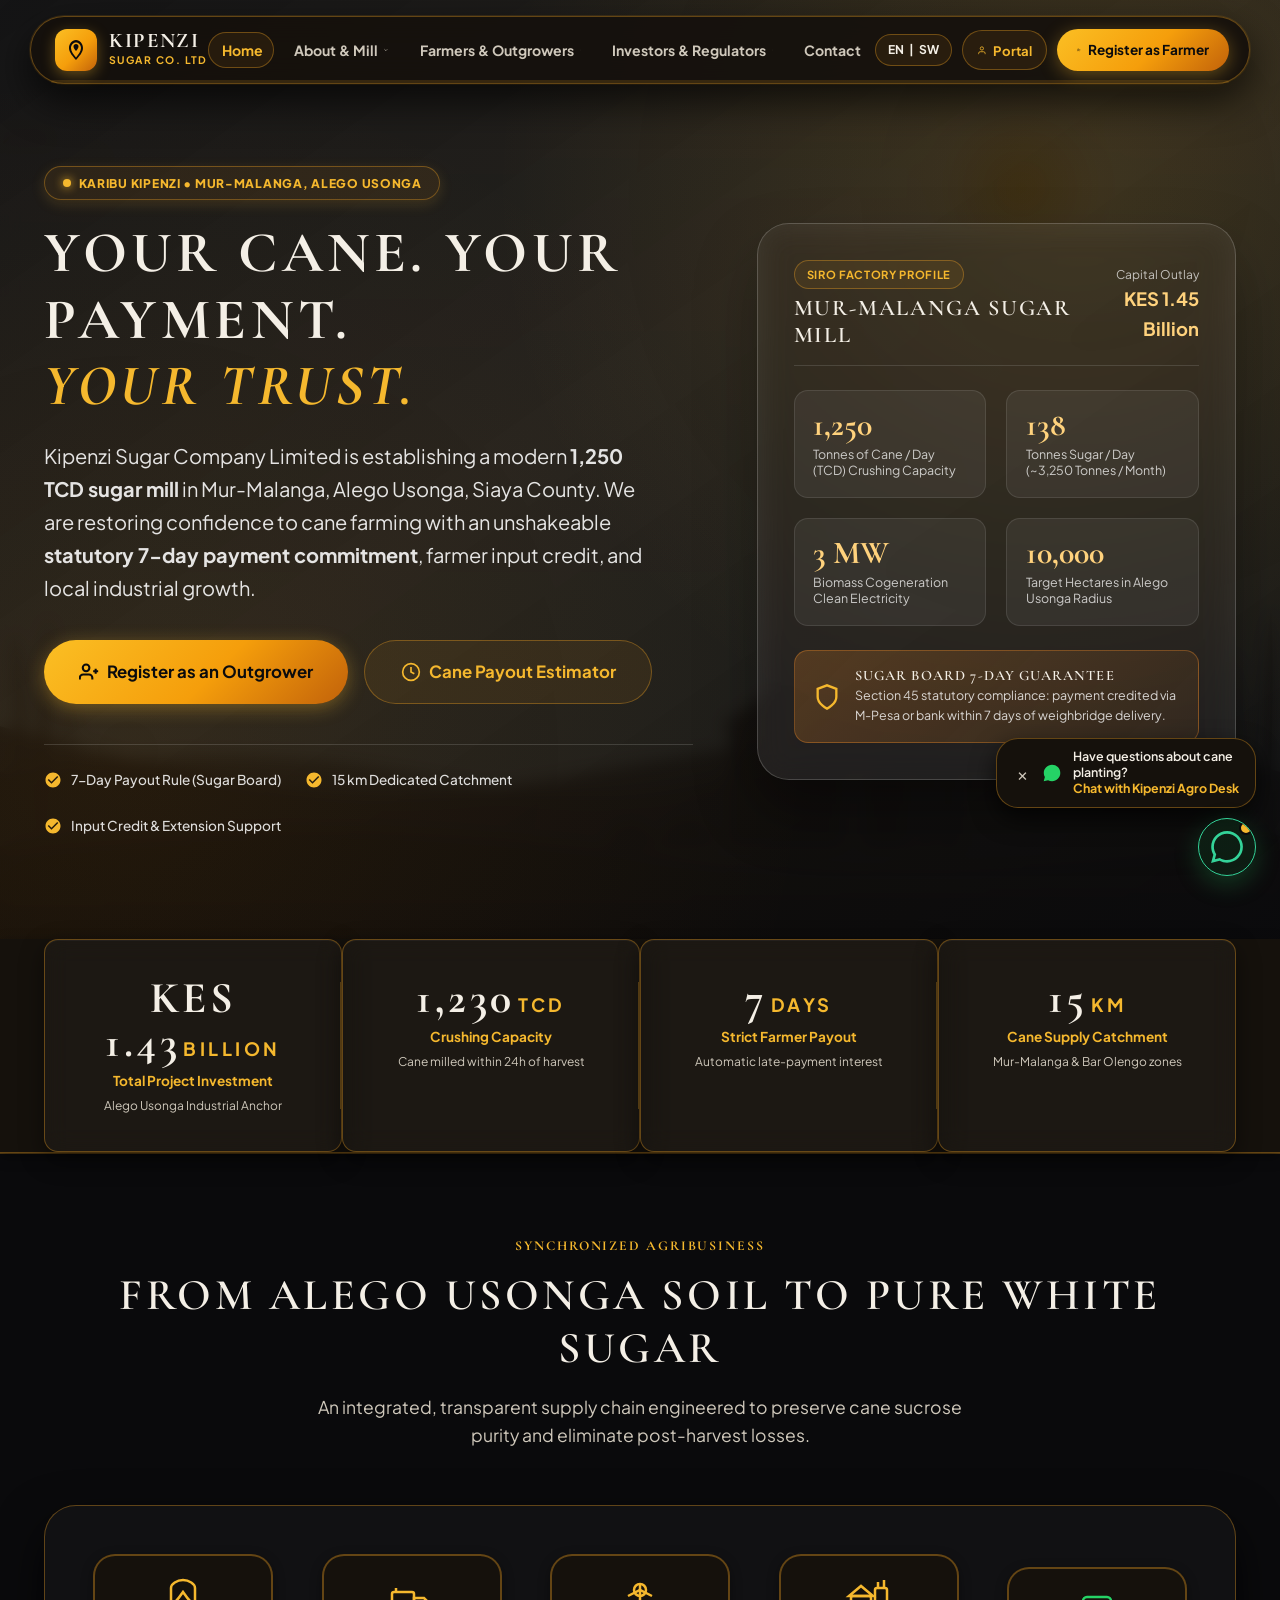
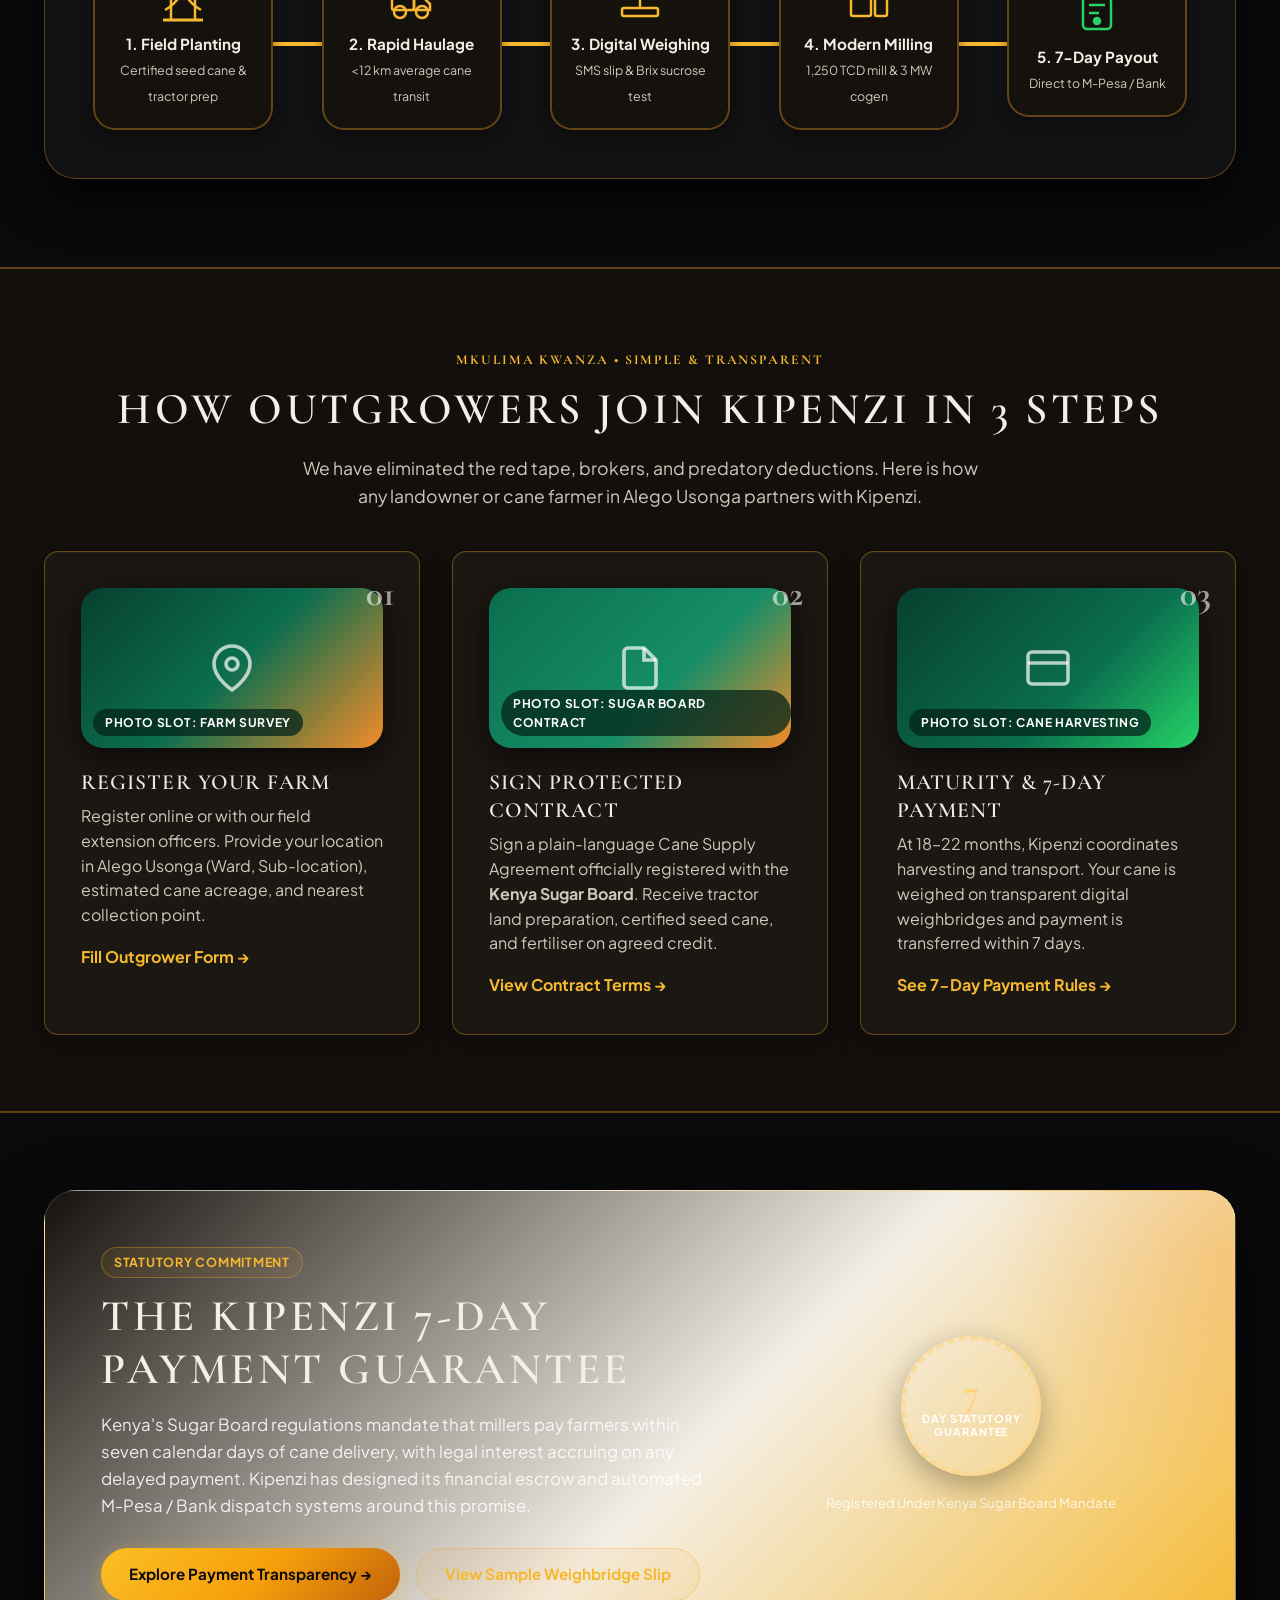
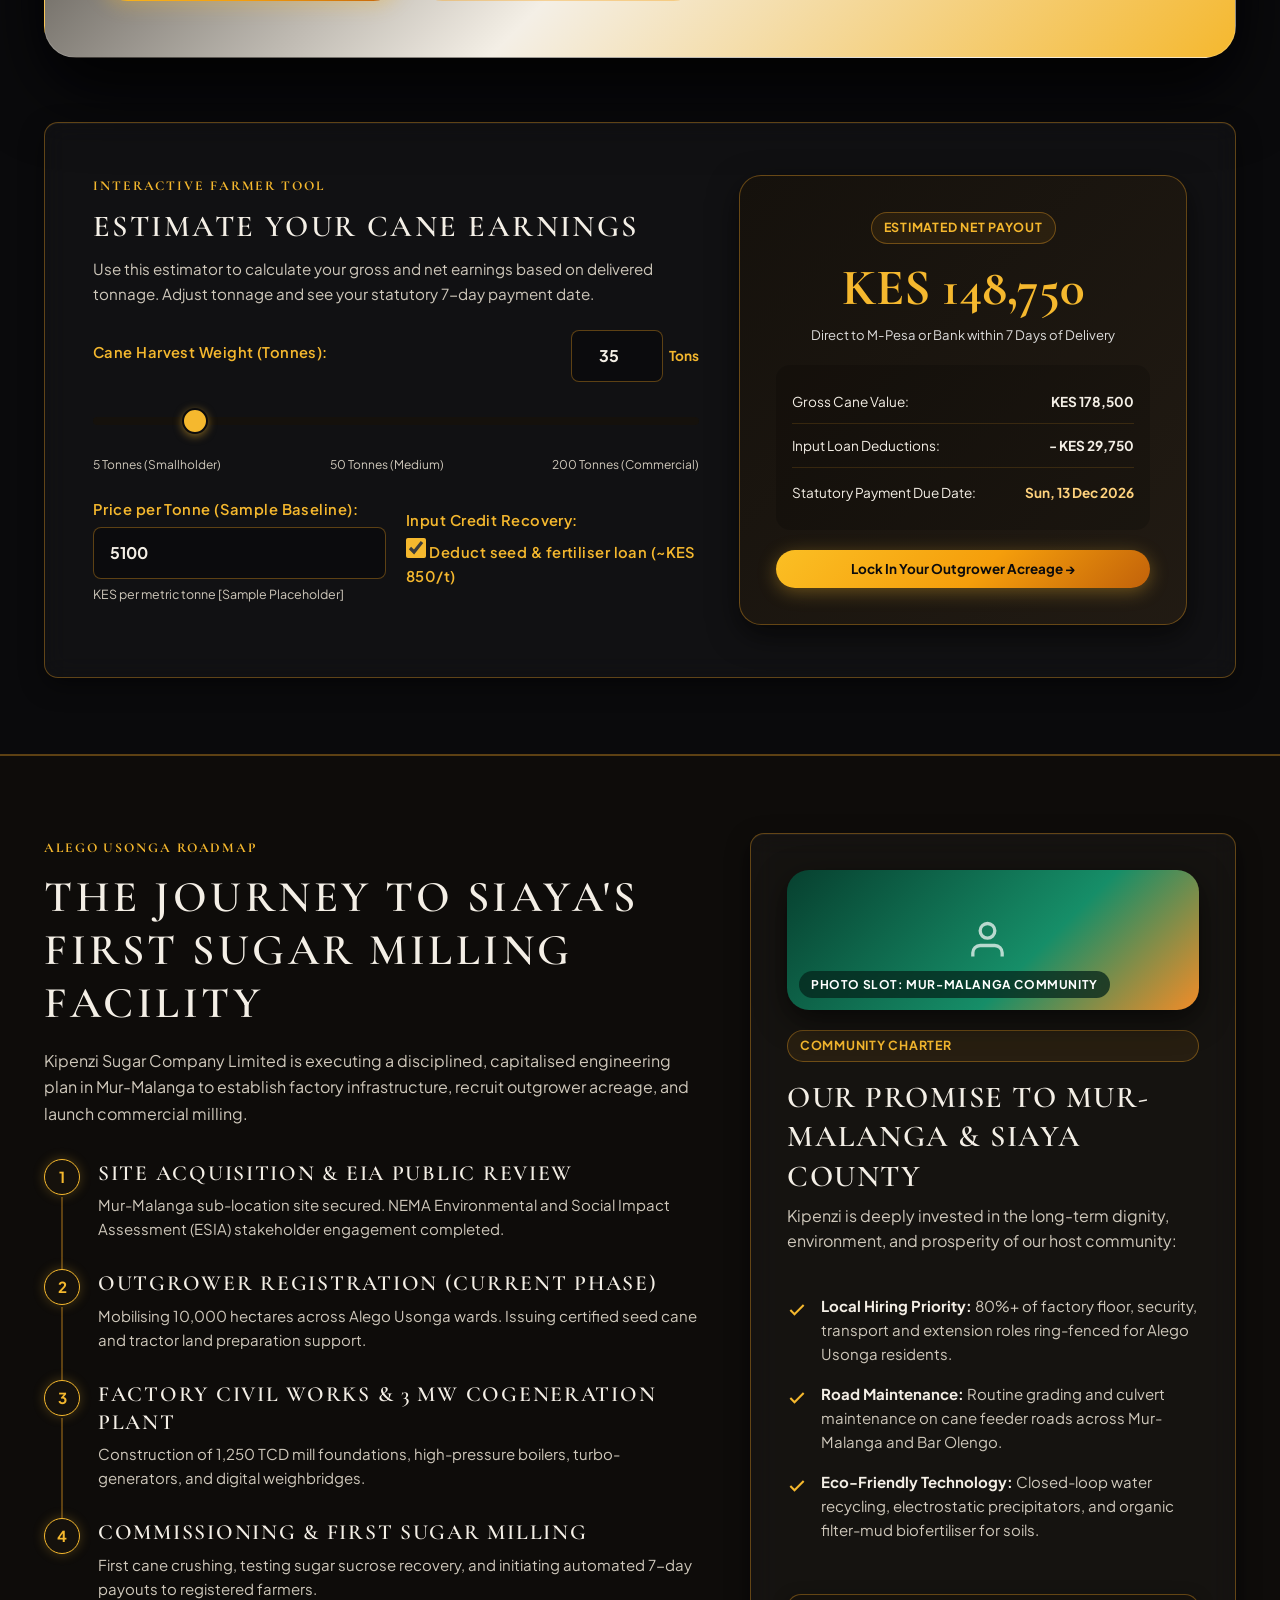
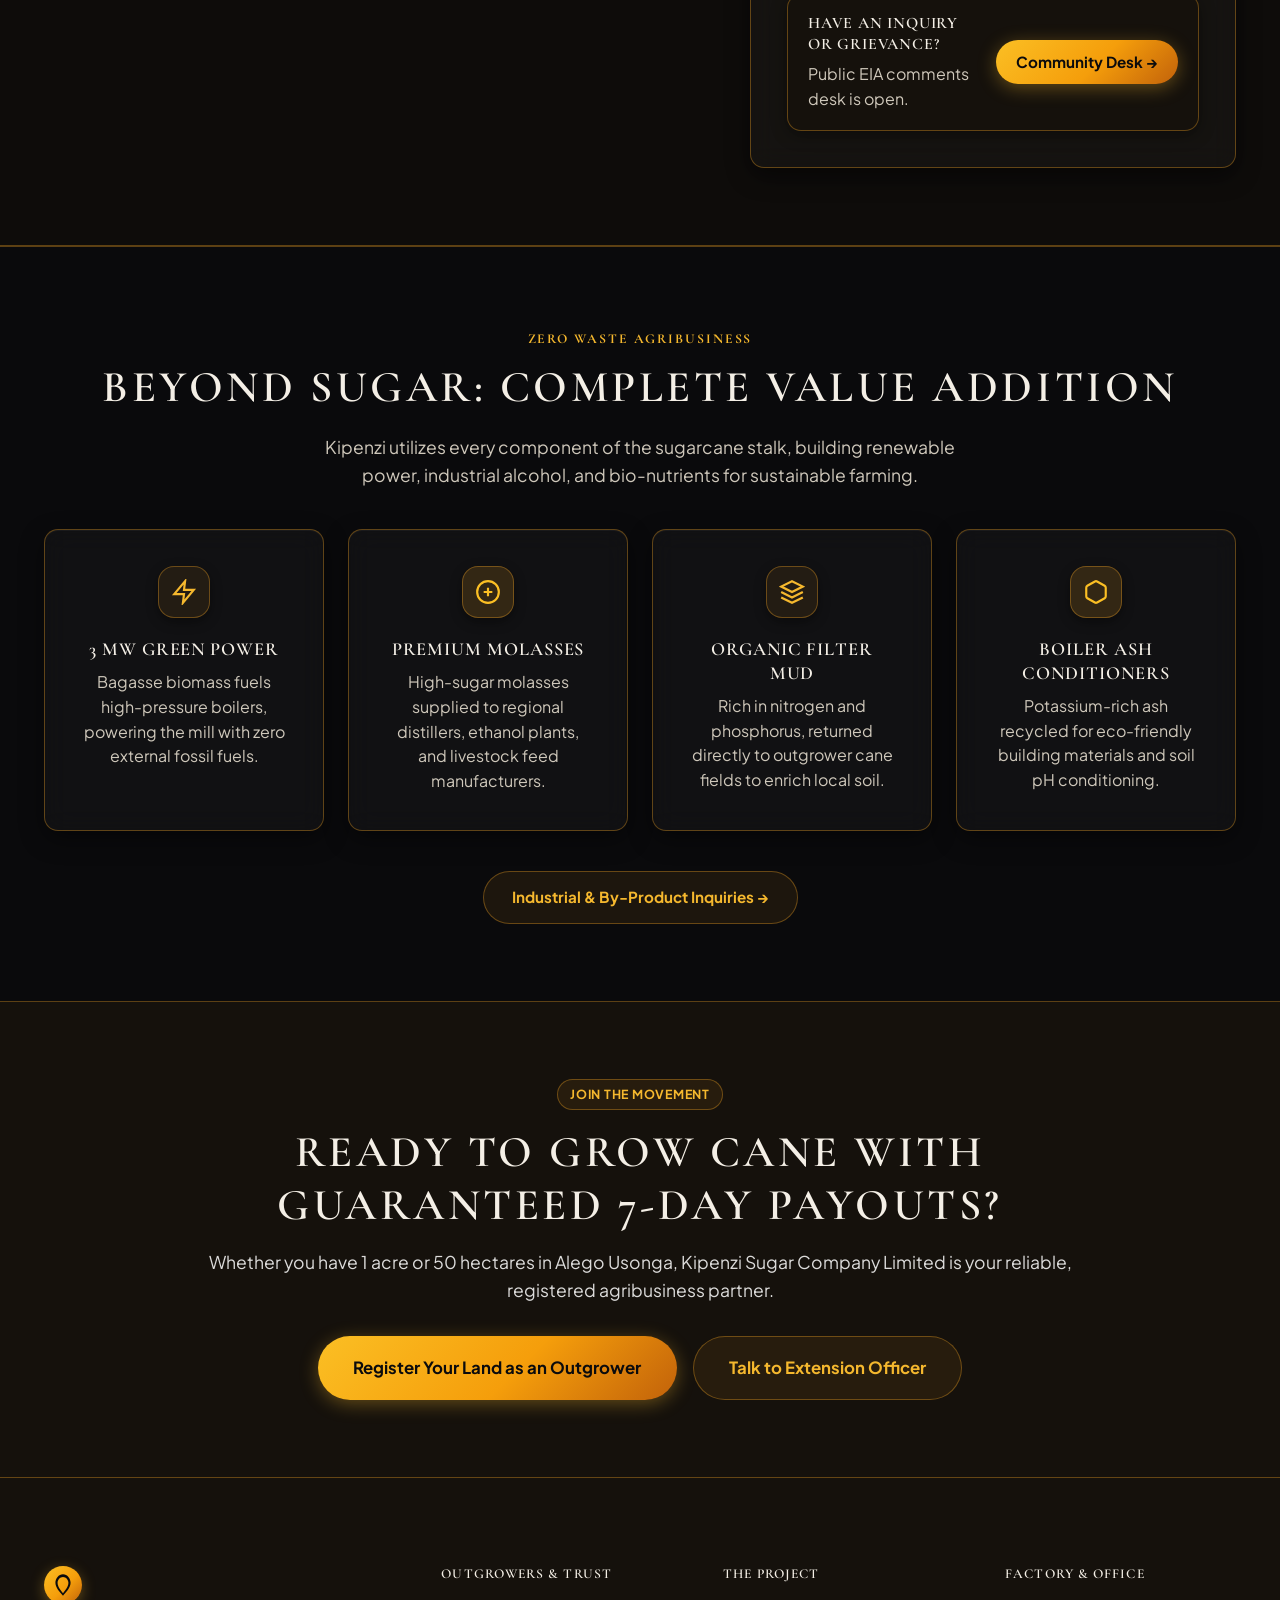
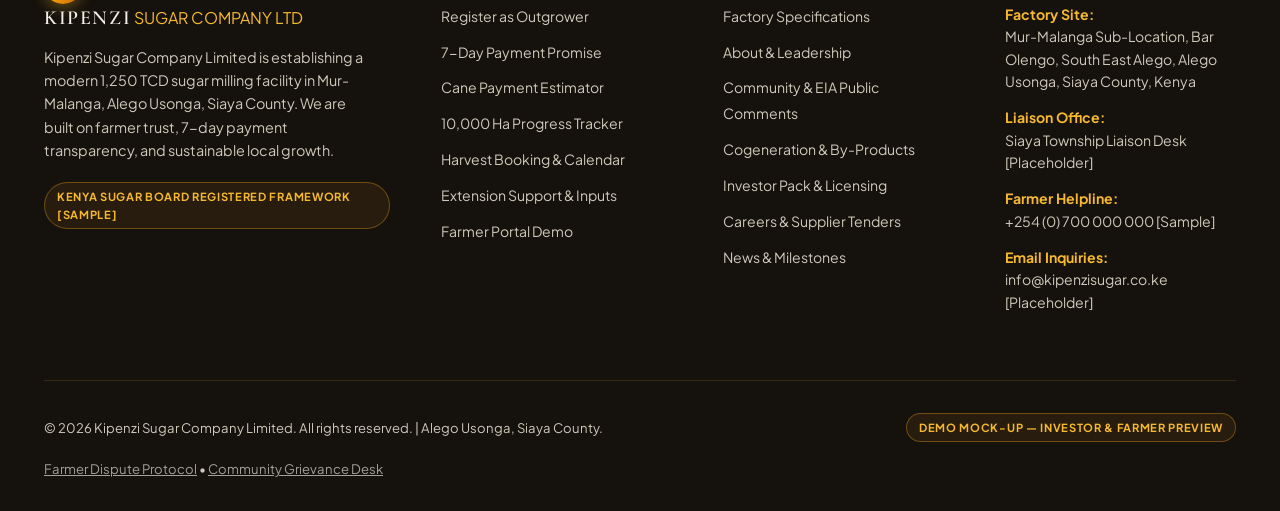
==== commit 85e98236: "fix(mobile): resolve timeline two-column overlap, feature list alignment, and floating element hiera" ====
--- a/index.html
+++ b/index.html
@@ -417,85 +417,87 @@
   </section>
 
   <!-- Project Timeline & Community Promise -->
-  <section class="section-pad section-mint section-readability-overlay">
+  <section class="section-pad section-mint section-readability-overlay" id="timeline-roadmap">
     <div class="container">
-      <div class="grid-2" style="align-items: center; gap: 3.5rem;">
-        <div>
+      <div class="grid-2 timeline-section-grid" style="align-items: flex-start; gap: 3rem;">
+        <!-- Left Column: Numbered Timeline (1-4) -->
+        <div class="timeline-column">
           <span class="section-eyebrow">Alego Usonga Roadmap</span>
-          <h2>The Journey to Siaya's First Sugar Milling Facility</h2>
-          <p>
+          <h2 class="section-title">The Journey to Siaya's First Sugar Milling Facility</h2>
+          <p class="timeline-lead-desc">
             Kipenzi Sugar Company Limited is executing a disciplined, capitalised engineering plan in Mur-Malanga to establish factory infrastructure, recruit outgrower acreage, and launch commercial milling.
           </p>
 
-          <div style="margin-top: 2rem; display: flex; flex-direction: column; gap: 1.5rem;">
-            <div style="display: flex; gap: 1rem;">
-              <div style="width: 38px; height: 38px; border-radius: 50%; background: var(--color-primary); color: #fff; display: flex; align-items: center; justify-content: center; font-weight: 700; flex-shrink: 0;">1</div>
-              <div>
-                <h4 style="font-size: 1.15rem; margin-bottom: 0.25rem;">Site Acquisition & EIA Public Review</h4>
-                <p style="font-size: 0.9rem; margin-bottom: 0;">Mur-Malanga sub-location site secured. NEMA Environmental and Social Impact Assessment (ESIA) stakeholder engagement completed.</p>
-              </div>
-            </div>
-
-            <div style="display: flex; gap: 1rem;">
-              <div style="width: 38px; height: 38px; border-radius: 50%; background: var(--color-accent); color: #fff; display: flex; align-items: center; justify-content: center; font-weight: 700; flex-shrink: 0;">2</div>
-              <div>
-                <h4 style="font-size: 1.15rem; margin-bottom: 0.25rem;">Outgrower Registration (Current Phase)</h4>
-                <p style="font-size: 0.9rem; margin-bottom: 0;">Mobilising 10,000 hectares across Alego Usonga wards. Issuing certified seed cane and tractor land preparation support.</p>
-              </div>
-            </div>
-
-            <div style="display: flex; gap: 1rem;">
-              <div style="width: 38px; height: 38px; border-radius: 50%; background: var(--color-mint); color: var(--color-primary); border: 2px solid var(--color-primary); display: flex; align-items: center; justify-content: center; font-weight: 700; flex-shrink: 0;">3</div>
-              <div>
-                <h4 style="font-size: 1.15rem; margin-bottom: 0.25rem;">Factory Civil Works & 3 MW Cogeneration Plant</h4>
-                <p style="font-size: 0.9rem; margin-bottom: 0;">Construction of 1,250 TCD mill foundations, high-pressure boilers, turbo-generators, and digital weighbridges.</p>
-              </div>
-            </div>
-
-            <div style="display: flex; gap: 1rem;">
-              <div style="width: 38px; height: 38px; border-radius: 50%; background: var(--color-mint); color: var(--color-primary); border: 2px solid var(--color-primary); display: flex; align-items: center; justify-content: center; font-weight: 700; flex-shrink: 0;">4</div>
-              <div>
-                <h4 style="font-size: 1.15rem; margin-bottom: 0.25rem;">Commissioning & First Sugar Milling</h4>
-                <p style="font-size: 0.9rem; margin-bottom: 0;">First cane crushing, testing sugar sucrose recovery, and initiating automated 7-day payouts to registered farmers.</p>
-              </div>
-            </div>
-          </div>
-        </div>
-
-        <!-- Community & Environmental Shield Card -->
-        <div class="card-glass" style="border: 2px solid var(--color-mint);">
+          <div class="roadmap-timeline">
+            <div class="timeline-step">
+              <div class="timeline-badge">1</div>
+              <div class="timeline-content">
+                <h4 class="timeline-title">Site Acquisition &amp; EIA Public Review</h4>
+                <p class="timeline-desc">Mur-Malanga sub-location site secured. NEMA Environmental and Social Impact Assessment (ESIA) stakeholder engagement completed.</p>
+              </div>
+            </div>
+
+            <div class="timeline-step">
+              <div class="timeline-badge">2</div>
+              <div class="timeline-content">
+                <h4 class="timeline-title">Outgrower Registration (Current Phase)</h4>
+                <p class="timeline-desc">Mobilising 10,000 hectares across Alego Usonga wards. Issuing certified seed cane and tractor land preparation support.</p>
+              </div>
+            </div>
+
+            <div class="timeline-step">
+              <div class="timeline-badge">3</div>
+              <div class="timeline-content">
+                <h4 class="timeline-title">Factory Civil Works &amp; 3 MW Cogeneration Plant</h4>
+                <p class="timeline-desc">Construction of 1,250 TCD mill foundations, high-pressure boilers, turbo-generators, and digital weighbridges.</p>
+              </div>
+            </div>
+
+            <div class="timeline-step">
+              <div class="timeline-badge">4</div>
+              <div class="timeline-content">
+                <h4 class="timeline-title">Commissioning &amp; First Sugar Milling</h4>
+                <p class="timeline-desc">First cane crushing, testing sugar sucrose recovery, and initiating automated 7-day payouts to registered farmers.</p>
+              </div>
+            </div>
+          </div>
+        </div>
+
+        <!-- Right Column: Community Charter, Feature List & Enquiry Card -->
+        <div class="card-glass community-charter-card">
           <div class="photo-slot" data-slot="community-water" data-slot-label="Photo Slot: Mur-Malanga Community" style="height: 140px; margin-bottom: 1.25rem; background: linear-gradient(135deg, #07402F 0%, #168E68 60%, #F28C28 100%);">
             <svg width="44" height="44" viewBox="0 0 24 24" fill="none" stroke="rgba(255,255,255,0.7)" stroke-width="1.8">
               <path d="M17 21v-2a4 4 0 0 0-4-4H5a4 4 0 0 0-4 4v2"></path><circle cx="9" cy="7" r="4"></circle>
             </svg>
           </div>
           <span class="badge badge-mint" style="margin-bottom: 1rem;">COMMUNITY CHARTER</span>
-          <h3 style="margin-bottom: 1rem;">Our Promise to Mur-Malanga & Siaya County</h3>
-          <p style="font-size: 0.92rem;">
+          <h3 style="margin-bottom: 1rem;">Our Promise to Mur-Malanga &amp; Siaya County</h3>
+          <p style="font-size: 0.95rem; margin-bottom: 1rem;">
             Kipenzi is deeply invested in the long-term dignity, environment, and prosperity of our host community:
           </p>
 
-          <ul style="display: flex; flex-direction: column; gap: 1rem; margin: 1.5rem 0;">
-            <li style="display: flex; gap: 0.75rem; font-size: 0.9rem;">
-              <svg width="22" height="22" viewBox="0 0 24 24" fill="none" stroke="var(--color-primary)" stroke-width="2"><polyline points="20 6 9 17 4 12"></polyline></svg>
-              <span><strong>Local Hiring Priority:</strong> 80%+ of factory floor, security, transport and extension roles ring-fenced for Alego Usonga residents.</span>
+          <ul class="promise-feature-list">
+            <li class="promise-feature-item">
+              <svg class="promise-feature-icon" width="20" height="20" viewBox="0 0 24 24" fill="none" stroke="currentColor" stroke-width="2.5"><polyline points="20 6 9 17 4 12"></polyline></svg>
+              <div class="promise-feature-text"><strong>Local Hiring Priority:</strong> 80%+ of factory floor, security, transport and extension roles ring-fenced for Alego Usonga residents.</div>
             </li>
-            <li style="display: flex; gap: 0.75rem; font-size: 0.9rem;">
-              <svg width="22" height="22" viewBox="0 0 24 24" fill="none" stroke="var(--color-primary)" stroke-width="2"><polyline points="20 6 9 17 4 12"></polyline></svg>
-              <span><strong>Road Maintenance:</strong> Routine grading and culvert maintenance on cane feeder roads across Mur-Malanga and Bar Olengo.</span>
+            <li class="promise-feature-item">
+              <svg class="promise-feature-icon" width="20" height="20" viewBox="0 0 24 24" fill="none" stroke="currentColor" stroke-width="2.5"><polyline points="20 6 9 17 4 12"></polyline></svg>
+              <div class="promise-feature-text"><strong>Road Maintenance:</strong> Routine grading and culvert maintenance on cane feeder roads across Mur-Malanga and Bar Olengo.</div>
             </li>
-            <li style="display: flex; gap: 0.75rem; font-size: 0.9rem;">
-              <svg width="22" height="22" viewBox="0 0 24 24" fill="none" stroke="var(--color-primary)" stroke-width="2"><polyline points="20 6 9 17 4 12"></polyline></svg>
-              <span><strong>Eco-Friendly Technology:</strong> Closed-loop water recycling, electrostatic precipitators, and organic filter-mud biofertiliser for soils.</span>
+            <li class="promise-feature-item">
+              <svg class="promise-feature-icon" width="20" height="20" viewBox="0 0 24 24" fill="none" stroke="currentColor" stroke-width="2.5"><polyline points="20 6 9 17 4 12"></polyline></svg>
+              <div class="promise-feature-text"><strong>Eco-Friendly Technology:</strong> Closed-loop water recycling, electrostatic precipitators, and organic filter-mud biofertiliser for soils.</div>
             </li>
           </ul>
 
-          <div style="background: var(--color-mint-light); border-radius: var(--radius-md); padding: 1.15rem; display: flex; align-items: center; justify-content: space-between;">
-            <div>
-              <div style="font-weight: 700; color: var(--color-primary-dark); font-size: 0.88rem;">Have an inquiry or grievance?</div>
-              <div style="font-size: 0.78rem; color: var(--color-text-muted);">Public EIA comments desk is open.</div>
-            </div>
-            <a href="community.html#grievance" class="btn btn-green btn-sm">Community Desk &rarr;</a>
+          <!-- Full-width Enquiry Card with Solid Dark Background & Clear Gold Button -->
+          <div class="enquiry-card">
+            <div class="enquiry-info">
+              <h4 class="enquiry-title">Have an inquiry or grievance?</h4>
+              <p class="enquiry-desc">Public EIA comments desk is open.</p>
+            </div>
+            <a href="community.html#grievance" class="btn btn-primary enquiry-btn">Community Desk &rarr;</a>
           </div>
         </div>
       </div>
--- a/styles.css
+++ b/styles.css
@@ -4,53 +4,69 @@
    Mur-Malanga, Alego Usonga, Siaya County, Kenya
    ========================================================================== */
 
-@import url('https://fonts.googleapis.com/css2?family=Fraunces:ital,opsz,wght@0,9..144,400..800;1,9..144,400..700&family=Plus+Jakarta+Sans:wght@300;400;500;600;700;800&display=swap');
+@import url('https://fonts.googleapis.com/css2?family=Cormorant+Garamond:ital,wght@0,400;0,500;0,600;0,700;1,400;1,600&family=Plus+Jakarta+Sans:wght@300;400;500;600;700;800&display=swap');
 
 
 :root {
-  /* Brand Palette */
-  --color-primary: #0B6E4F;          /* Deep lush sugarcane green */
-  --color-primary-dark: #07402F;     /* Rich dark forest / header & footer */
-  --color-primary-darker: #04251B;   /* Deepest obsidian green */
-  --color-primary-light: #168E68;    /* Vibrant emerald */
-  --color-primary-glow: rgba(11, 110, 79, 0.4);
-  --color-mint: #E6F5EE;             /* Clean, soft fresh mint */
-  --color-mint-light: #F2FAF6;       /* Ultra-soft surface tint */
+  /* 1. MR FURNITURE LUXURY DARK THEME COLOR TOKENS */
+  --bg: #0b0b0d;                           /* Page background, near-black with faint warm tint */
+  --bg-elevated: #15110c;                  /* Top bar, header, cards, sections */
+  --bg-card: rgba(255, 255, 255, 0.03);    /* Luxury dark card surface */
+  --gold: #f5b82e;                         /* Main accent: small labels, italic highlights, icons */
+  --amber-light: #fbbf24;
+  --amber-dark: #d97706;
+  --gold-gradient: linear-gradient(135deg, #fbbf24 0%, #f59e0b 55%, #c2620a 100%);
+  --gold-border: rgba(245, 166, 35, 0.35);
+  --gold-tint: rgba(245, 166, 35, 0.08);
+  --text: #f4efe6;                         /* Headings and main text */
+  --text-muted: #cfc8bb;                   /* Paragraphs */
+  --whatsapp: #22c55e;                     /* WhatsApp base */
+  --whatsapp-border: #34d399;              /* Text/border */
+  --whatsapp-tint: rgba(34, 197, 94, 0.1); /* Background tint */
+
+  /* Semantic Palette Mapped to Luxury Tokens */
+  --color-primary: var(--gold);
+  --color-primary-dark: var(--text);
+  --color-primary-darker: var(--bg-elevated);
+  --color-primary-light: var(--amber-light);
+  --color-primary-glow: rgba(245, 184, 46, 0.35);
+  --color-mint: var(--gold-tint);
+  --color-mint-light: rgba(255, 255, 255, 0.02);
 
   /* Warmth & Earth Accents */
-  --color-cream: #FFF8E7;            /* Golden hour soft cream */
-  --color-cream-alt: #FBF4DE;        /* Deeper warm card cream */
-  --color-sand: #F4EAD2;             /* Subtle accent sand */
-  --color-accent: #F28C28;           /* High-visibility Kenya sun orange */
-  --color-accent-hover: #D9771A;     /* Deep rich orange */
-  --color-accent-subtle: #FDF1E2;    /* Soft peach badge background */
-  --color-accent-glow: rgba(242, 140, 40, 0.45);
+  --color-cream: var(--bg-elevated);
+  --color-cream-alt: var(--bg-card);
+  --color-sand: var(--gold-border);
+  --color-accent: var(--gold);
+  --color-accent-hover: var(--amber-dark);
+  --color-accent-subtle: var(--gold-tint);
+  --color-accent-glow: rgba(245, 184, 46, 0.45);
 
   /* Neutrals & Base */
-  --color-white: #FFFFFF;
-  --color-bg-base: #F7FAF8;
-  --color-text-main: #14241E;
-  --color-text-muted: #4B6358;
-  --color-text-light: #738A80;
-  --color-border: rgba(11, 110, 79, 0.14);
-  --color-border-strong: rgba(11, 110, 79, 0.28);
+  --color-white: #f4efe6;
+  --color-bg-base: var(--bg);
+  --color-text-main: var(--text);
+  --color-text-muted: var(--text-muted);
+  --color-text-light: #a39c90;
+  --color-border: var(--gold-border);
+  --color-border-strong: rgba(245, 166, 35, 0.55);
 
   /* Glassmorphism Variables */
-  --glass-bg: rgba(255, 255, 255, 0.82);
-  --glass-bg-subtle: rgba(255, 255, 255, 0.65);
-  --glass-bg-dark: rgba(7, 64, 47, 0.85);
-  --glass-border: rgba(255, 255, 255, 0.7);
-  --glass-border-dark: rgba(255, 255, 255, 0.15);
-  --glass-shadow: 0 16px 40px rgba(7, 64, 47, 0.08);
+  --glass-bg: rgba(21, 17, 12, 0.88);
+  --glass-bg-subtle: rgba(21, 17, 12, 0.65);
+  --glass-bg-dark: rgba(11, 11, 13, 0.95);
+  --glass-border: var(--gold-border);
+  --glass-border-dark: rgba(245, 166, 35, 0.2);
+  --glass-shadow: 0 16px 40px rgba(0, 0, 0, 0.7);
 
   /* Status Colors */
-  --color-success: #0E8345;
-  --color-warning: #B45309;
-  --color-info: #0284C7;
-  --color-danger: #DC2626;
+  --color-success: #22c55e;
+  --color-warning: #f59e0b;
+  --color-info: #38bdf8;
+  --color-danger: #ef4444;
 
   /* Typography */
-  --font-serif: 'Fraunces', Georgia, 'Times New Roman', serif;
+  --font-serif: 'Cormorant Garamond', Georgia, 'Times New Roman', serif;
   --font-sans: 'Plus Jakarta Sans', -apple-system, BlinkMacSystemFont, 'Segoe UI', Roboto, sans-serif;
 
   /* Layout & Spacing */
@@ -64,11 +80,11 @@
   --radius-full: 9999px;
 
   /* Elevations */
-  --shadow-sm: 0 4px 12px rgba(7, 64, 47, 0.05);
-  --shadow-md: 0 10px 30px rgba(7, 64, 47, 0.09);
-  --shadow-lg: 0 20px 48px rgba(7, 64, 47, 0.13);
-  --shadow-xl: 0 30px 72px rgba(7, 64, 47, 0.18);
-  --shadow-accent: 0 10px 28px rgba(242, 140, 40, 0.4);
+  --shadow-sm: 0 4px 12px rgba(0, 0, 0, 0.4);
+  --shadow-md: 0 10px 30px rgba(0, 0, 0, 0.6);
+  --shadow-lg: 0 20px 48px rgba(0, 0, 0, 0.75);
+  --shadow-xl: 0 30px 72px rgba(0, 0, 0, 0.85);
+  --shadow-accent: 0 8px 25px rgba(245, 184, 46, 0.35);
 
   /* Parallax Dynamic Scroll Variables */
   --scroll-y: 0px;
@@ -88,8 +104,8 @@
   font-family: var(--font-sans);
   font-size: 16px;
   line-height: 1.6;
-  color: var(--color-text-main);
-  background-color: transparent;
+  color: var(--text);
+  background-color: var(--bg);
   scroll-behavior: smooth;
   -webkit-font-smoothing: antialiased;
 }
@@ -100,7 +116,8 @@
   flex-direction: column;
   overflow-x: hidden;
   position: relative;
-  background-color: transparent; /* Allows live parallax to show through */
+  background-color: var(--bg);
+  color: var(--text);
 }
 
 /* Custom Scrollbar */
@@ -108,20 +125,43 @@
   width: 10px;
 }
 ::-webkit-scrollbar-track {
-  background: #EBF4F0;
+  background: var(--bg);
 }
 ::-webkit-scrollbar-thumb {
-  background: linear-gradient(180deg, var(--color-primary) 0%, var(--color-accent) 100%);
+  background: linear-gradient(180deg, var(--gold) 0%, var(--amber-dark) 100%);
   border-radius: 9999px;
-  border: 2px solid #EBF4F0;
+  border: 2px solid var(--bg);
 }
 ::-webkit-scrollbar-thumb:hover {
-  background: var(--color-primary-dark);
-}
-
-img, svg {
+  background: var(--amber-light);
+}
+
+img {
   display: block;
   max-width: 100%;
+  height: auto;
+}
+
+/* Global SVG Safeguard: All content SVGs are constrained to prevent giant overflowing shapes */
+svg:not(#parallax-viewport svg):not(.nav-scroll-progress-bar svg):not(.progress-ring svg) {
+  display: block;
+  max-width: 100%;
+  box-sizing: border-box;
+}
+
+/* Default icon sizing for inline icons in cards, flexboxes, and content */
+.icon-box svg,
+.icon-badge svg,
+.card svg:not(.photo-slot svg),
+.card-glass svg:not(.photo-slot svg),
+.card-white svg:not(.photo-slot svg),
+.figure-card svg,
+.trust-badge-item svg {
+  width: 26px;
+  height: 26px;
+  max-width: 26px;
+  max-height: 26px;
+  flex-shrink: 0;
 }
 
 a {
@@ -149,13 +189,14 @@
   background: none;
 }
 
-/* Typography Hierarchy */
-h1, h2, h3, h4, h5, h6 {
+/* Typography Hierarchy - Mr Furniture Luxury Aesthetic */
+h1, h2, h3, h4, h5, h6, .logo, .site-title, .brand-title, .pill-logo-title, .section-title, .hero-title {
   font-family: var(--font-serif);
-  font-weight: 700;
+  font-weight: 600;
   line-height: 1.2;
-  color: var(--color-primary-dark);
-  letter-spacing: -0.015em;
+  color: var(--text);
+  text-transform: uppercase;
+  letter-spacing: 0.08em;
 }
 
 h1 { font-size: clamp(2.4rem, 5vw, 3.8rem); }
@@ -208,13 +249,12 @@
   inset: 0;
   width: 100%;
   height: 100%;
-  /* Shift mood from dawn gold at top to bright midday to golden sunset */
+  /* Shift mood with deep luxury dark ambient gradient */
   background: linear-gradient(
     180deg,
-    #FDF6E2 0%,      /* Soft Dawn Golden Hour */
-    #E8F4F0 35%,     /* Crisp Midday Sugarcane Sky */
-    #D7EFE6 70%,     /* Fresh Siaya Afternoon Mint */
-    #FCECD2 100%     /* Sunset Amber */
+    #0b0b0d 0%,
+    #15110c 50%,
+    #0b0b0d 100%
   );
   transition: background 0.5s ease;
 }
@@ -238,7 +278,7 @@
   min-height: 320px;
 }
 
-/* Sun Glow Element */
+/* Sun Glow Element - Warm Amber Gold Glow */
 .parallax-sun {
   position: absolute;
   top: 12%;
@@ -246,7 +286,7 @@
   width: 160px;
   height: 160px;
   border-radius: 50%;
-  background: radial-gradient(circle, #FFE494 0%, rgba(242, 140, 40, 0.4) 45%, transparent 75%);
+  background: radial-gradient(circle, var(--amber-light) 0%, rgba(217, 119, 6, 0.3) 45%, transparent 75%);
   filter: blur(8px);
   will-change: transform;
   animation: sunGlow 6s ease-in-out infinite alternate;
@@ -260,8 +300,8 @@
 /* Ambient Drifting Clouds */
 .parallax-cloud {
   position: absolute;
-  fill: rgba(255, 255, 255, 0.72);
-  filter: blur(1.5px);
+  fill: rgba(245, 184, 46, 0.05);
+  filter: blur(2px);
   will-change: transform;
 }
 
@@ -298,8 +338,8 @@
 }
 
 @keyframes riseSmoke {
-  0% { transform: translateY(0) scale(0.95); opacity: 0.65; }
-  50% { transform: translateY(-14px) scale(1.15) skewX(2deg); opacity: 0.85; }
+  0% { transform: translateY(0) scale(0.95); opacity: 0.35; }
+  50% { transform: translateY(-14px) scale(1.15) skewX(2deg); opacity: 0.45; }
   100% { transform: translateY(-28px) scale(1.35) skewX(-2deg); opacity: 0; }
 }
 
@@ -337,21 +377,21 @@
   z-index: 2;
 }
 
-/* Soft frosted backdrop on content wrapper to ensure WCAG AA contrast while showing parallax */
+/* Frosted backdrop on content wrapper matching luxury dark theme */
 .section-readability-overlay {
-  background: rgba(251, 253, 251, 0.84);
+  background: rgba(11, 11, 13, 0.88);
   backdrop-filter: blur(14px);
   -webkit-backdrop-filter: blur(14px);
-  border-top: 1px solid rgba(11, 110, 79, 0.08);
-  border-bottom: 1px solid rgba(11, 110, 79, 0.08);
+  border-top: 1px solid var(--gold-border);
+  border-bottom: 1px solid var(--gold-border);
 }
 
 .section-cream.section-readability-overlay {
-  background: rgba(255, 248, 231, 0.86);
+  background: rgba(21, 17, 12, 0.92);
 }
 
 .section-mint.section-readability-overlay {
-  background: rgba(230, 245, 238, 0.86);
+  background: rgba(15, 13, 11, 0.9);
 }
 
 /* Helper Elements */
@@ -362,8 +402,8 @@
   width: 48px;
   height: 48px;
   border-radius: 50%;
-  background: linear-gradient(135deg, var(--color-primary) 0%, var(--color-primary-dark) 100%);
-  color: #FFFFFF;
+  background: var(--gold-gradient);
+  color: #0b0b0d;
   box-shadow: 0 4px 14px var(--color-primary-glow);
 }
 .brand-emblem svg {
@@ -430,12 +470,12 @@
   width: 100%;
   max-width: 1220px;
   height: 68px;
-  background: rgba(255, 255, 255, 0.85);
+  background: rgba(21, 17, 12, 0.92);
   backdrop-filter: blur(20px);
   -webkit-backdrop-filter: blur(20px);
-  border: 1.5px solid rgba(255, 255, 255, 0.95);
+  border: 1.5px solid var(--gold-border);
   border-radius: var(--radius-full);
-  box-shadow: 0 16px 40px rgba(7, 64, 47, 0.12), 0 0 0 1px rgba(11, 110, 79, 0.08);
+  box-shadow: 0 16px 40px rgba(0, 0, 0, 0.7), 0 0 0 1px rgba(245, 166, 35, 0.15);
   display: flex;
   align-items: center;
   justify-content: space-between;
@@ -447,8 +487,8 @@
 /* Scrolled Nav Pill State: Smaller height, tighter padding, deeper glass */
 .floating-navbar-container.scrolled .nav-pill {
   height: 56px;
-  background: rgba(255, 255, 255, 0.94);
-  box-shadow: 0 20px 48px rgba(7, 64, 47, 0.18), 0 0 0 1px rgba(11, 110, 79, 0.12);
+  background: rgba(21, 17, 12, 0.97);
+  box-shadow: 0 20px 48px rgba(0, 0, 0, 0.85), 0 0 0 1px var(--gold-border);
   transform: translateY(-4px);
 }
 
@@ -459,7 +499,7 @@
   left: 20px;
   right: 20px;
   height: 3px;
-  background: rgba(11, 110, 79, 0.12);
+  background: rgba(245, 166, 35, 0.15);
   border-radius: var(--radius-full);
   overflow: hidden;
   pointer-events: none;
@@ -468,7 +508,7 @@
 .nav-scroll-progress-bar {
   height: 100%;
   width: 0%;
-  background: linear-gradient(90deg, var(--color-primary) 0%, var(--color-accent) 100%);
+  background: var(--gold-gradient);
   border-radius: var(--radius-full);
   transition: width 0.1s linear;
 }
@@ -486,12 +526,12 @@
   width: 42px;
   height: 42px;
   border-radius: 12px;
-  background: linear-gradient(135deg, var(--color-primary) 0%, var(--color-primary-dark) 100%);
+  background: var(--gold-gradient);
   display: flex;
   align-items: center;
   justify-content: center;
-  color: #FFFFFF;
-  box-shadow: 0 4px 14px rgba(11, 110, 79, 0.35);
+  color: #0b0b0d;
+  box-shadow: 0 4px 14px rgba(245, 184, 46, 0.35);
   transition: transform 0.25s ease;
 }
 
@@ -513,10 +553,11 @@
 .pill-logo-title {
   font-family: var(--font-serif);
   font-size: 1.3rem;
-  font-weight: 800;
-  color: var(--color-primary-dark);
+  font-weight: 700;
+  color: var(--text);
   line-height: 1;
-  letter-spacing: -0.01em;
+  letter-spacing: 0.08em;
+  text-transform: uppercase;
   transition: font-size 0.2s ease;
 }
 
@@ -528,8 +569,8 @@
   font-family: var(--font-sans);
   font-size: 0.65rem;
   text-transform: uppercase;
-  letter-spacing: 0.12em;
-  color: var(--color-text-muted);
+  letter-spacing: 0.14em;
+  color: var(--gold);
   font-weight: 700;
 }
 
@@ -548,7 +589,8 @@
   top: 50%;
   transform: translateY(-50%);
   height: 36px;
-  background: var(--color-mint);
+  background: var(--gold-tint);
+  border: 1px solid var(--gold-border);
   border-radius: var(--radius-full);
   pointer-events: none;
   transition: all 0.3s cubic-bezier(0.16, 1, 0.3, 1);
@@ -564,7 +606,7 @@
 }
 
 .pill-link {
-  color: var(--color-primary-dark);
+  color: var(--text-muted);
   font-size: 0.88rem;
   font-weight: 700;
   padding: 0.5rem 0.85rem;
@@ -577,7 +619,7 @@
 }
 
 .pill-link:hover, .nav-link-item.active .pill-link {
-  color: var(--color-primary);
+  color: var(--gold);
 }
 
 .pill-link svg.chevron {
@@ -597,12 +639,12 @@
   left: 50%;
   transform: translateX(-50%) translateY(12px) scale(0.98);
   width: 780px;
-  background: rgba(255, 255, 255, 0.94);
+  background: rgba(21, 17, 12, 0.98);
   backdrop-filter: blur(24px);
   -webkit-backdrop-filter: blur(24px);
-  border: 1.5px solid rgba(255, 255, 255, 0.95);
+  border: 1.5px solid var(--gold-border);
   border-radius: var(--radius-xl);
-  box-shadow: 0 25px 60px rgba(7, 64, 47, 0.2), 0 0 0 1px rgba(11, 110, 79, 0.08);
+  box-shadow: 0 25px 60px rgba(0, 0, 0, 0.85), 0 0 0 1px var(--gold-border);
   padding: 1.75rem;
   opacity: 0;
   visibility: hidden;
@@ -625,16 +667,16 @@
   gap: 0.65rem;
 }
 
-/* Orange Register Button with Shimmer */
+/* Orange Register Button with Shimmer - Gold Gradient */
 .btn-shimmer-orange {
   position: relative;
-  background: linear-gradient(135deg, var(--color-accent) 0%, #D9771A 100%);
-  color: #FFFFFF !important;
+  background: var(--gold-gradient);
+  color: #0b0b0d !important;
   font-weight: 700;
   font-size: 0.85rem;
   padding: 0.65rem 1.25rem;
   border-radius: var(--radius-full);
-  box-shadow: var(--shadow-accent);
+  box-shadow: 0 4px 18px rgba(245, 184, 46, 0.35);
   display: inline-flex;
   align-items: center;
   gap: 0.45rem;
@@ -650,7 +692,7 @@
   left: -100%;
   width: 60%;
   height: 100%;
-  background: linear-gradient(90deg, transparent, rgba(255, 255, 255, 0.45), transparent);
+  background: linear-gradient(90deg, transparent, rgba(255, 255, 255, 0.35), transparent);
   transform: skewX(-25deg);
   animation: buttonShimmer 3.5s infinite;
 }
@@ -662,12 +704,13 @@
 
 .btn-shimmer-orange:hover {
   transform: translateY(-2px);
-  box-shadow: 0 12px 32px rgba(242, 140, 40, 0.5);
+  box-shadow: 0 10px 28px rgba(245, 184, 46, 0.5);
 }
 
 .pill-portal-link {
-  color: var(--color-primary-dark);
-  background: var(--color-mint);
+  color: var(--gold);
+  background: var(--gold-tint);
+  border: 1px solid var(--gold-border);
   padding: 0.55rem 0.9rem;
   border-radius: var(--radius-full);
   font-size: 0.82rem;
@@ -679,15 +722,16 @@
 }
 
 .pill-portal-link:hover {
-  background: var(--color-primary);
-  color: #FFFFFF;
+  background: var(--gold-gradient);
+  color: #0b0b0d;
+  border-color: transparent;
 }
 
 /* EN / SW Toggle in Pill */
 .pill-lang-btn {
-  background: rgba(11, 110, 79, 0.08);
-  border: 1px solid var(--color-border);
-  color: var(--color-primary-dark);
+  background: var(--gold-tint);
+  border: 1px solid var(--gold-border);
+  color: var(--text);
   padding: 0.35rem 0.75rem;
   border-radius: var(--radius-full);
   font-size: 0.75rem;
@@ -699,8 +743,9 @@
 }
 
 .pill-lang-btn:hover {
-  background: var(--color-mint);
-  border-color: var(--color-primary);
+  background: rgba(245, 166, 35, 0.18);
+  border-color: var(--gold);
+  color: var(--gold);
 }
 
 /* Hamburger for Mobile inside Pill */
@@ -710,7 +755,8 @@
   justify-content: space-around;
   width: 40px;
   height: 40px;
-  background: var(--color-mint);
+  background: var(--gold-tint);
+  border: 1px solid var(--gold-border);
   border-radius: var(--radius-full);
   padding: 10px;
   cursor: pointer;
@@ -719,7 +765,7 @@
 .pill-hamburger-line {
   width: 100%;
   height: 2px;
-  background-color: var(--color-primary-dark);
+  background-color: var(--gold);
   border-radius: 2px;
   transition: all 0.2s ease;
 }
@@ -745,50 +791,57 @@
 }
 
 .btn-primary {
-  background: linear-gradient(135deg, var(--color-accent) 0%, var(--color-accent-hover) 100%);
-  color: #FFFFFF;
-  box-shadow: var(--shadow-accent);
+  background: var(--gold-gradient);
+  color: #0b0b0d;
+  font-weight: 700;
+  box-shadow: 0 4px 18px rgba(245, 184, 46, 0.35);
+  border: none;
 }
 
 .btn-primary:hover {
   transform: translateY(-2px);
-  box-shadow: 0 12px 30px rgba(242, 140, 40, 0.45);
-  color: #FFFFFF;
+  box-shadow: 0 12px 30px rgba(245, 184, 46, 0.5);
+  color: #0b0b0d;
+  filter: brightness(1.08);
 }
 
 .btn-green {
-  background: linear-gradient(135deg, var(--color-primary) 0%, var(--color-primary-dark) 100%);
-  color: #FFFFFF;
-  box-shadow: 0 6px 20px rgba(11, 110, 79, 0.3);
+  background: var(--gold-gradient);
+  color: #0b0b0d;
+  font-weight: 700;
+  box-shadow: 0 4px 18px rgba(245, 184, 46, 0.35);
+  border: none;
 }
 
 .btn-green:hover {
   transform: translateY(-2px);
-  box-shadow: 0 10px 26px rgba(11, 110, 79, 0.42);
+  box-shadow: 0 10px 26px rgba(245, 184, 46, 0.5);
+  color: #0b0b0d;
+  filter: brightness(1.08);
+}
+
+.btn-outline-white {
+  background: var(--gold-tint);
+  color: var(--gold);
+  border: 1.5px solid var(--gold-border);
+}
+
+.btn-outline-white:hover {
+  background: rgba(245, 166, 35, 0.18);
+  border-color: var(--gold);
   color: #FFFFFF;
 }
 
-.btn-outline-white {
-  background: transparent;
-  color: #FFFFFF;
-  border: 2px solid rgba(255, 255, 255, 0.35);
-}
-
-.btn-outline-white:hover {
-  background: rgba(255, 255, 255, 0.15);
-  border-color: #FFFFFF;
-  color: #FFFFFF;
-}
-
 .btn-outline-green {
-  background: transparent;
-  color: var(--color-primary);
-  border: 2px solid var(--color-primary);
+  background: var(--gold-tint);
+  color: var(--gold);
+  border: 1.5px solid var(--gold-border);
 }
 
 .btn-outline-green:hover {
-  background: var(--color-primary);
-  color: #FFFFFF;
+  background: var(--gold-gradient);
+  border-color: transparent;
+  color: #0b0b0d;
 }
 
 .btn-sm {
@@ -811,30 +864,37 @@
   font-size: 0.78rem;
   font-weight: 700;
   border-radius: var(--radius-full);
-  letter-spacing: 0.02em;
+  letter-spacing: 0.04em;
+  background: var(--gold-tint);
+  color: var(--gold);
+  border: 1px solid var(--gold-border);
 }
 
 .badge-sample {
-  background: #FEF3C7;
-  color: #92400E;
-  border: 1px solid #FDE68A;
+  background: var(--gold-tint);
+  color: var(--gold);
+  border: 1px solid var(--gold-border);
   text-transform: uppercase;
   font-size: 0.7rem;
+  letter-spacing: 0.08em;
 }
 
 .badge-mint {
-  background: var(--color-mint);
-  color: var(--color-primary);
+  background: var(--gold-tint);
+  color: var(--gold);
+  border: 1px solid var(--gold-border);
 }
 
 .badge-orange {
-  background: var(--color-accent-subtle);
-  color: var(--color-accent-hover);
+  background: rgba(245, 166, 35, 0.14);
+  color: var(--amber-light);
+  border: 1px solid var(--gold-border);
 }
 
 .badge-white {
-  background: rgba(255, 255, 255, 0.2);
-  color: #FFFFFF;
+  background: rgba(255, 255, 255, 0.06);
+  color: var(--text);
+  border: 1px solid rgba(255, 255, 255, 0.14);
   backdrop-filter: blur(4px);
 }
 
@@ -843,21 +903,21 @@
   display: inline-flex;
   align-items: center;
   gap: 0.5rem;
-  font-family: var(--font-sans);
-  font-size: 0.8rem;
-  font-weight: 800;
+  font-family: var(--font-serif);
+  font-size: 0.85rem;
+  font-weight: 700;
   text-transform: uppercase;
-  letter-spacing: 0.12em;
-  color: var(--color-primary);
+  letter-spacing: 0.14em;
+  color: var(--gold);
   margin-bottom: 0.75rem;
 }
 
 .section-eyebrow.text-orange {
-  color: var(--color-accent);
+  color: var(--amber-light);
 }
 
 .section-eyebrow.text-white {
-  color: #FFDEB3;
+  color: var(--text);
 }
 
 .section-title {
@@ -887,10 +947,10 @@
    ========================================================================== */
 .hero-wrapper {
   position: relative;
-  background: linear-gradient(145deg, rgba(4, 37, 27, 0.94) 0%, rgba(7, 64, 47, 0.90) 45%, rgba(11, 110, 79, 0.85) 100%);
+  background: linear-gradient(145deg, rgba(11, 11, 13, 0.96) 0%, rgba(21, 17, 12, 0.92) 45%, rgba(11, 11, 13, 0.96) 100%);
   backdrop-filter: blur(8px);
   -webkit-backdrop-filter: blur(8px);
-  color: #FFFFFF;
+  color: var(--text);
   padding: clamp(3.5rem, 8vw, 6.5rem) 0 clamp(4rem, 9vw, 7rem);
   overflow: hidden;
 }
@@ -898,8 +958,8 @@
 .hero-bg-overlay {
   position: absolute;
   inset: 0;
-  background-image: radial-gradient(circle at 85% 20%, rgba(242, 140, 40, 0.18) 0%, transparent 45%),
-                    radial-gradient(circle at 10% 80%, rgba(22, 142, 104, 0.25) 0%, transparent 50%);
+  background-image: radial-gradient(circle at 85% 20%, rgba(245, 184, 46, 0.12) 0%, transparent 45%),
+                    radial-gradient(circle at 10% 80%, rgba(217, 119, 6, 0.08) 0%, transparent 50%);
   pointer-events: none;
 }
 
@@ -916,13 +976,13 @@
   display: inline-flex;
   align-items: center;
   gap: 0.6rem;
-  background: rgba(255, 255, 255, 0.12);
-  border: 1px solid rgba(255, 255, 255, 0.2);
+  background: var(--gold-tint);
+  border: 1px solid var(--gold-border);
   padding: 0.45rem 1rem;
   border-radius: var(--radius-full);
   font-size: 0.84rem;
   font-weight: 600;
-  color: #FFFFFF;
+  color: var(--gold);
   margin-bottom: 1.5rem;
 }
 
@@ -1084,8 +1144,8 @@
    Key Figures Strip
    ========================================================================== */
 .figures-strip-wrapper {
-  background: #FFFFFF;
-  border-bottom: 1px solid var(--color-border);
+  background: var(--bg-elevated);
+  border-bottom: 1px solid var(--gold-border);
   box-shadow: var(--shadow-sm);
   position: relative;
   z-index: 5;
@@ -1094,7 +1154,7 @@
 .figures-grid {
   display: grid;
   grid-template-columns: repeat(4, 1fr);
-  divide-x: 1px solid var(--color-border);
+  divide-x: 1px solid var(--gold-border);
 }
 
 .figure-card {
@@ -1113,14 +1173,14 @@
   top: 20%;
   height: 60%;
   width: 1px;
-  background-color: var(--color-border);
+  background-color: var(--gold-border);
 }
 
 .figure-number {
   font-family: var(--font-serif);
   font-size: clamp(2rem, 3.5vw, 2.75rem);
   font-weight: 800;
-  color: var(--color-primary-dark);
+  color: var(--text);
   line-height: 1;
   margin-bottom: 0.4rem;
 }
@@ -1129,37 +1189,57 @@
   font-size: 1.15rem;
   font-family: var(--font-sans);
   font-weight: 700;
-  color: var(--color-primary);
+  color: var(--gold);
   margin-left: 0.2rem;
 }
 
 .figure-label {
   font-size: 0.85rem;
   font-weight: 700;
-  color: var(--color-text-main);
+  color: var(--gold);
   margin-bottom: 0.25rem;
 }
 
 .figure-sub {
   font-size: 0.75rem;
-  color: var(--color-text-muted);
+  color: var(--text-muted);
 }
 
 
 
 /* ==========================================================================
-   Page Inner Hero / Banner
+   GLOBAL COMPONENT SYSTEM (STEP 2: REUSABLE HEADERS, CARDS, ICONS, GRIDS)
    ========================================================================== */
+
+/* 1. REUSABLE PAGE HEADER COMPONENT (matches luxury dark gold gradient) */
+.page-header,
 .page-banner {
-  background: linear-gradient(145deg, rgba(4, 37, 27, 0.94) 0%, rgba(7, 64, 47, 0.90) 50%, rgba(11, 110, 79, 0.86) 100%);
-  backdrop-filter: blur(8px);
-  -webkit-backdrop-filter: blur(8px);
-  color: #FFFFFF;
-  padding: 4.5rem 0 4rem;
   position: relative;
+  z-index: 2;
+  background: linear-gradient(145deg, rgba(11, 11, 13, 0.96) 0%, rgba(21, 17, 12, 0.94) 50%, rgba(11, 11, 13, 0.96) 100%);
+  color: var(--text);
+  padding-top: clamp(6.5rem, 11vw, 9rem); /* Full-bleed bleed underneath floating pill navbar */
+  padding-bottom: clamp(3rem, 6vw, 4.5rem);
   overflow: hidden;
-}
-
+  border-bottom: 1px solid var(--gold-border);
+  box-sizing: border-box;
+}
+
+.page-header::before,
+.page-banner::before {
+  content: '';
+  position: absolute;
+  top: -30%;
+  right: -10%;
+  width: 550px;
+  height: 550px;
+  border-radius: 50%;
+  background: radial-gradient(circle, rgba(245, 184, 46, 0.12) 0%, transparent 70%);
+  pointer-events: none;
+  z-index: 1;
+}
+
+.page-header-grid,
 .page-banner-grid {
   display: grid;
   grid-template-columns: 1.2fr 0.8fr;
@@ -1167,16 +1247,57 @@
   align-items: center;
   position: relative;
   z-index: 2;
-}
-
+  box-sizing: border-box;
+}
+
+.page-header-content,
+.page-banner-content {
+  position: relative;
+  z-index: 2;
+  max-width: 820px;
+}
+
+/* Gold Eyebrow Label */
+.page-eyebrow,
+.page-banner-eyebrow,
+.hero-badge-pill {
+  display: inline-flex;
+  align-items: center;
+  gap: 0.5rem;
+  background: var(--gold-tint);
+  border: 1.5px solid var(--gold-border);
+  color: var(--gold);
+  font-family: var(--font-sans);
+  font-size: 0.75rem;
+  font-weight: 800;
+  text-transform: uppercase;
+  letter-spacing: 0.14em;
+  padding: 0.4rem 1.1rem;
+  border-radius: var(--radius-full);
+  margin-bottom: 1.25rem;
+  box-shadow: 0 4px 14px rgba(245, 184, 46, 0.15);
+}
+
+.page-header h1,
 .page-banner h1 {
-  color: #FFFFFF;
+  font-family: var(--font-serif);
+  font-size: clamp(2.2rem, 4.5vw, 3.4rem);
+  font-weight: 700;
+  line-height: 1.15;
+  color: var(--text);
   margin-bottom: 1rem;
-}
-
-.page-banner p.lead {
-  color: rgba(255, 255, 255, 0.88);
+  letter-spacing: 0.08em;
+  text-transform: uppercase;
+}
+
+.page-header p.lead,
+.page-banner p.lead,
+.page-lead {
+  font-size: clamp(1rem, 1.6vw, 1.15rem);
+  color: var(--text-muted);
+  line-height: 1.65;
   margin-bottom: 1.5rem;
+  max-width: 740px;
 }
 
 .breadcrumbs {
@@ -1184,114 +1305,215 @@
   align-items: center;
   gap: 0.5rem;
   font-size: 0.82rem;
-  color: rgba(255, 255, 255, 0.7);
+  color: var(--text-muted);
   margin-bottom: 1rem;
 }
 
 .breadcrumbs a {
-  color: rgba(255, 255, 255, 0.8);
+  color: var(--gold);
+  transition: color 0.2s ease;
 }
 
 .breadcrumbs a:hover {
-  color: #FFFFFF;
-}
-
-
-
-/* ==========================================================================
-   Section Blocks & Layouts
-   ========================================================================== */
+  color: var(--amber-light);
+}
+
+/* 2. REUSABLE SECTION BLOCKS & CONTAINERS */
+.section,
 .section-pad {
-  padding: clamp(3.5rem, 7vw, 6rem) 0;
+  padding: clamp(3rem, 6vw, 5.5rem) 0;
+  position: relative;
+  z-index: 2;
+  box-sizing: border-box;
 }
 
 .section-cream {
-  background-color: var(--color-cream);
+  background-color: var(--bg-elevated);
 }
 
 .section-mint {
-  background-color: var(--color-mint-light);
+  background-color: var(--bg);
 }
 
 .section-dark {
-  background-color: var(--color-primary-dark);
-  color: #FFFFFF;
+  background-color: var(--bg-elevated);
+  color: var(--text);
 }
 
 .section-dark h2, .section-dark h3, .section-dark h4 {
-  color: #FFFFFF;
+  color: var(--text);
 }
 
 .section-dark p {
-  color: rgba(255, 255, 255, 0.8);
-}
-
-/* Cards & Grids */
+  color: var(--text-muted);
+}
+
+/* 3. REUSABLE RESPONSIVE GRID SYSTEM (1 col mobile, 2 tablet, 3 desktop) */
+.grid,
+.grid-3 {
+  display: grid;
+  grid-template-columns: repeat(3, minmax(0, 1fr));
+  gap: clamp(1.25rem, 2.5vw, 2rem);
+  align-items: stretch;
+  box-sizing: border-box;
+}
+
 .grid-2 {
   display: grid;
-  grid-template-columns: repeat(2, 1fr);
-  gap: 2rem;
-}
-
-.grid-3 {
-  display: grid;
-  grid-template-columns: repeat(3, 1fr);
-  gap: 2rem;
+  grid-template-columns: repeat(2, minmax(0, 1fr));
+  gap: clamp(1.25rem, 2.5vw, 2rem);
+  align-items: stretch;
+  box-sizing: border-box;
 }
 
 .grid-4 {
   display: grid;
-  grid-template-columns: repeat(4, 1fr);
-  gap: 1.5rem;
-}
-
-.card-white {
-  background: #FFFFFF;
-  border-radius: var(--radius-lg);
-  border: 1px solid var(--color-border);
+  grid-template-columns: repeat(4, minmax(0, 1fr));
+  gap: clamp(1rem, 2vw, 1.5rem);
+  align-items: stretch;
+  box-sizing: border-box;
+}
+
+/* Universal Grid Child Overflow Protection: No children push columns wider than 1fr */
+.grid > *,
+.grid-2 > *,
+.grid-3 > *,
+.grid-4 > * {
+  min-width: 0;
+  box-sizing: border-box;
+}
+
+/* 4. REUSABLE CARD COMPONENT (16px radius, soft shadow, hover lift, equal height) */
+.card,
+.card-glass,
+.card-white,
+.card-cream {
+  position: relative;
+  background: var(--bg-card);
+  backdrop-filter: blur(16px);
+  -webkit-backdrop-filter: blur(16px);
+  border: 1px solid var(--gold-border);
+  border-radius: 16px;
   padding: clamp(1.5rem, 3vw, 2.25rem);
-  box-shadow: var(--shadow-sm);
-  transition: all var(--transition-fast);
-}
-
+  box-shadow: 0 12px 32px rgba(0, 0, 0, 0.5);
+  transition: transform 0.25s cubic-bezier(0.16, 1, 0.3, 1), box-shadow 0.25s ease, border-color 0.25s ease;
+  display: flex;
+  flex-direction: column;
+  height: 100%;
+  box-sizing: border-box;
+  min-width: 0;
+  overflow: hidden;
+}
+
+.card:hover,
+.card-glass:hover,
 .card-white:hover {
   transform: translateY(-4px);
-  box-shadow: var(--shadow-md);
-  border-color: var(--color-primary-light);
+  box-shadow: 0 20px 48px rgba(0, 0, 0, 0.7), 0 0 15px rgba(245, 184, 46, 0.15);
+  border-color: var(--gold);
+}
+
+.card h3, .card h4, .card-glass h3, .card-glass h4 {
+  font-family: var(--font-serif);
+  color: var(--text);
+  margin-bottom: 0.75rem;
+  line-height: 1.3;
+}
+
+.card p, .card-glass p {
+  color: var(--text-muted);
+  font-size: 0.92rem;
+  line-height: 1.6;
+  margin-bottom: 1rem;
+}
+
+.card p:last-child, .card-glass p:last-child {
+  margin-bottom: 0;
 }
 
 .card-cream {
-  background: var(--color-cream-alt);
-  border-radius: var(--radius-lg);
-  border: 1px solid var(--color-sand);
-  padding: clamp(1.5rem, 3vw, 2.25rem);
-}
-
-/* Icon Box */
-.icon-box {
+  background: var(--bg-elevated);
+  border: 1px solid var(--gold-border);
+}
+
+/* 5. REUSABLE ICON BADGE COMPONENT (48-56px rounded green badge with gold accent) */
+.icon-box,
+.icon-badge {
   width: 52px;
   height: 52px;
-  border-radius: var(--radius-md);
-  display: flex;
+  min-width: 52px;
+  min-height: 52px;
+  border-radius: 16px;
+  background: var(--gold-tint);
+  border: 1.5px solid var(--gold-border);
+  color: var(--gold);
+  display: inline-flex;
   align-items: center;
   justify-content: center;
+  flex-shrink: 0;
   margin-bottom: 1.25rem;
-  flex-shrink: 0;
-}
-
-.icon-box-primary {
-  background: var(--color-mint);
-  color: var(--color-primary);
-}
-
-.icon-box-accent {
-  background: var(--color-accent-subtle);
-  color: var(--color-accent);
-}
-
-.icon-box svg {
+  box-shadow: 0 4px 12px rgba(0, 0, 0, 0.4);
+  transition: transform 0.25s ease, border-color 0.25s ease, background-color 0.25s ease;
+  box-sizing: border-box;
+}
+
+.icon-box svg,
+.icon-badge svg {
   width: 26px;
   height: 26px;
+  max-width: 26px;
+  max-height: 26px;
+  flex-shrink: 0;
+  stroke: currentColor;
+}
+
+.icon-box-primary,
+.icon-badge-primary {
+  background: var(--gold-tint);
+  border-color: var(--gold-border);
+  color: var(--gold);
+}
+
+.icon-box-accent,
+.icon-badge-accent {
+  background: rgba(245, 166, 35, 0.15);
+  border-color: var(--gold-border);
+  color: var(--amber-light);
+}
+
+.card:hover .icon-box,
+.card-glass:hover .icon-box,
+.card:hover .icon-badge,
+.card-glass:hover .icon-badge {
+  transform: translateY(-2px) scale(1.05);
+  border-color: var(--color-accent);
+}
+
+/* 6. REUSABLE CTA BANNER COMPONENT */
+.cta-banner {
+  background: linear-gradient(135deg, var(--color-primary-darker) 0%, var(--color-primary-dark) 60%, var(--color-primary) 100%) !important;
+  color: #FFFFFF;
+  text-align: center;
+  position: relative;
+  z-index: 2;
+  overflow: hidden;
+  border-top: 1px solid rgba(255, 255, 255, 0.1);
+  box-sizing: border-box;
+}
+
+.cta-banner h2 {
+  color: #FFFFFF;
+  font-family: var(--font-serif);
+  font-size: clamp(1.8rem, 3.5vw, 2.6rem);
+  margin-bottom: 1rem;
+}
+
+.cta-banner p {
+  color: rgba(255, 255, 255, 0.88);
+  font-size: clamp(0.95rem, 1.5vw, 1.1rem);
+  max-width: 680px;
+  margin: 0 auto 2rem;
+  line-height: 1.65;
 }
 
 /* 7-Day Payment Banner */
@@ -1304,6 +1526,7 @@
   position: relative;
   overflow: hidden;
   border: 1px solid rgba(255, 255, 255, 0.15);
+  box-sizing: border-box;
 }
 
 .payment-promise-banner::before {
@@ -1325,6 +1548,7 @@
   align-items: center;
   position: relative;
   z-index: 2;
+  box-sizing: border-box;
 }
 
 .payment-banner-grid h2 {
@@ -1379,14 +1603,14 @@
    ========================================================================== */
 .card-glass {
   position: relative;
-  background: rgba(255, 255, 255, 0.85);
+  background: var(--bg-card);
   backdrop-filter: blur(16px);
   -webkit-backdrop-filter: blur(16px);
-  border: 1.5px solid rgba(255, 255, 255, 0.9);
-  border-radius: var(--radius-lg);
+  border: 1px solid var(--gold-border);
+  border-radius: var(--radius-md);
   padding: clamp(1.5rem, 3vw, 2.25rem);
-  box-shadow: 0 16px 40px rgba(7, 64, 47, 0.08);
-  transition: transform 0.25s cubic-bezier(0.16, 1, 0.3, 1), box-shadow 0.25s ease;
+  box-shadow: var(--shadow-md), inset 0 1px 0 rgba(255, 255, 255, 0.04);
+  transition: transform 0.25s cubic-bezier(0.16, 1, 0.3, 1), box-shadow 0.25s ease, border-color 0.25s ease;
   transform-style: preserve-3d;
   will-change: transform;
   overflow: hidden;
@@ -1451,13 +1675,13 @@
    4. FORMS: PREMIUM & CREATIVE (FLOATING LABELS, VALIDATION, CANE VISUAL)
    ========================================================================== */
 .form-glass {
-  background: rgba(255, 255, 255, 0.88);
+  background: var(--bg-elevated);
   backdrop-filter: blur(20px);
   -webkit-backdrop-filter: blur(20px);
-  border: 1.5px solid rgba(255, 255, 255, 0.95);
-  border-radius: var(--radius-xl);
+  border: 1px solid var(--gold-border);
+  border-radius: var(--radius-lg);
   padding: clamp(1.75rem, 4vw, 3rem);
-  box-shadow: var(--shadow-lg);
+  box-shadow: var(--shadow-lg), inset 0 1px 0 rgba(255, 255, 255, 0.05);
 }
 
 /* Floating Label Groups */
@@ -1470,19 +1694,19 @@
   width: 100%;
   height: 56px;
   padding: 1.25rem 1rem 0.35rem;
-  font-size: 0.95rem;
-  color: var(--color-text-main);
-  background: rgba(255, 255, 255, 0.92);
-  border: 1.5px solid var(--color-border);
+  font-size: 1rem;
+  color: var(--text);
+  background: var(--bg);
+  border: 1.5px solid var(--gold-border);
   border-radius: var(--radius-md);
   transition: all 0.2s ease;
 }
 
 .form-floating-control:focus {
   outline: none;
-  border-color: var(--color-primary);
-  background: #FFFFFF;
-  box-shadow: 0 0 0 4px var(--color-primary-glow);
+  border-color: var(--gold);
+  background: var(--bg-elevated);
+  box-shadow: 0 0 0 4px rgba(245, 184, 46, 0.2);
 }
 
 .form-floating-label {
@@ -1645,9 +1869,9 @@
 
 /* Animated "From Field to Factory" Process Strip */
 .process-strip-container {
-  background: #FFFFFF;
+  background: var(--bg-card);
   border-radius: var(--radius-xl);
-  border: 1px solid var(--color-border);
+  border: 1px solid var(--gold-border);
   padding: clamp(2rem, 4vw, 3rem);
   box-shadow: var(--shadow-lg);
   margin: 3.5rem 0;
@@ -1682,8 +1906,8 @@
 .process-node {
   position: relative;
   z-index: 2;
-  background: #FFFFFF;
-  border: 3px solid var(--color-primary);
+  background: var(--bg-elevated);
+  border: 2px solid var(--gold-border);
   border-radius: var(--radius-lg);
   padding: 1.25rem 1rem;
   text-align: center;
@@ -1722,17 +1946,18 @@
 
 .toast-item {
   pointer-events: auto;
-  background: #FFFFFF;
-  border-left: 5px solid var(--color-primary);
+  background: var(--bg-elevated);
+  border: 1px solid var(--gold-border);
+  border-left: 5px solid var(--gold);
   border-radius: var(--radius-md);
   padding: 0.85rem 1.25rem;
-  box-shadow: 0 12px 32px rgba(7, 64, 47, 0.18);
+  box-shadow: 0 12px 32px rgba(0, 0, 0, 0.7);
   display: flex;
   align-items: center;
   gap: 0.75rem;
   font-size: 0.88rem;
   font-weight: 600;
-  color: var(--color-primary-dark);
+  color: var(--text);
   animation: slideToast 0.35s cubic-bezier(0.16, 1, 0.3, 1);
   transition: opacity 0.3s ease;
 }
@@ -1793,7 +2018,8 @@
     transform: none !important;
   }
   .card-glass:active {
-    background: rgba(255, 255, 255, 0.95);
+    background: rgba(245, 184, 46, 0.08);
+    border-color: var(--gold);
   }
 }
 
@@ -1802,15 +2028,6 @@
   .pill-hamburger-btn { display: flex; }
   .floating-navbar-container { top: 10px; }
   .nav-pill { height: 60px; }
-  .process-strip-flow {
-    flex-direction: column;
-  }
-  .process-strip-flow::before {
-    display: none;
-  }
-  .process-node {
-    width: 100%;
-  }
 }
 
 @media (prefers-reduced-motion: reduce) {
@@ -1828,9 +2045,9 @@
    Multi-step Form Wizard (Outgrowers)
    ========================================================================== */
 .wizard-wrapper {
-  background: #FFFFFF;
+  background: var(--bg-card);
   border-radius: var(--radius-xl);
-  border: 1px solid var(--color-border);
+  border: 1px solid var(--gold-border);
   box-shadow: var(--shadow-lg);
   padding: clamp(1.75rem, 4vw, 3rem);
 }
@@ -1850,7 +2067,7 @@
   left: 30px;
   right: 30px;
   height: 3px;
-  background-color: var(--color-mint);
+  background-color: var(--gold-tint);
   z-index: 1;
 }
 
@@ -1867,9 +2084,9 @@
   width: 42px;
   height: 42px;
   border-radius: 50%;
-  background-color: #FFFFFF;
-  border: 3px solid var(--color-border);
-  color: var(--color-text-muted);
+  background-color: var(--bg-elevated);
+  border: 2px solid var(--gold-border);
+  color: var(--gold);
   display: flex;
   align-items: center;
   justify-content: center;
@@ -1879,10 +2096,10 @@
 }
 
 .step-indicator.active .step-circle {
-  background-color: var(--color-primary);
-  border-color: var(--color-primary);
-  color: #FFFFFF;
-  box-shadow: 0 0 0 5px rgba(11, 110, 79, 0.15);
+  background: var(--gold-gradient);
+  border-color: transparent;
+  color: #0b0b0d;
+  box-shadow: 0 0 0 5px rgba(245, 184, 46, 0.25);
 }
 
 .step-indicator.completed .step-circle {
@@ -1939,16 +2156,16 @@
   padding: 0.85rem 1.15rem;
   font-size: 0.95rem;
   color: var(--color-text-main);
-  background-color: #FFFFFF;
-  border: 1.5px solid var(--color-border);
+  background-color: var(--bg-elevated);
+  border: 1.5px solid var(--gold-border);
   border-radius: var(--radius-md);
   transition: all var(--transition-fast);
 }
 
 .form-control:focus {
   outline: none;
-  border-color: var(--color-primary);
-  box-shadow: 0 0 0 4px rgba(11, 110, 79, 0.12);
+  border-color: var(--gold);
+  box-shadow: 0 0 0 4px rgba(245, 184, 46, 0.2);
 }
 
 .form-row-2 {
@@ -1971,36 +2188,36 @@
 
 .radio-card-label {
   display: block;
-  border: 1.5px solid var(--color-border);
+  border: 1.5px solid var(--gold-border);
   border-radius: var(--radius-md);
   padding: 1rem;
   cursor: pointer;
   transition: all var(--transition-fast);
-  background: #FFFFFF;
+  background: var(--bg-card);
 }
 
 .radio-card-label:hover {
-  border-color: var(--color-primary-light);
-  background-color: var(--color-mint-light);
+  border-color: var(--gold);
+  background-color: var(--gold-tint);
 }
 
 .radio-card-label input[type="radio"]:checked + .radio-card-content {
-  color: var(--color-primary);
+  color: var(--gold);
 }
 
 .radio-card-label:has(input[type="radio"]:checked) {
-  border-color: var(--color-primary);
-  background: var(--color-mint);
-  box-shadow: 0 0 0 2px var(--color-primary);
+  border-color: var(--gold);
+  background: var(--gold-tint);
+  box-shadow: 0 0 0 2px var(--gold);
 }
 
 /* ==========================================================================
    Payment Estimator Widget
    ========================================================================== */
 .calculator-card {
-  background: #FFFFFF;
+  background: var(--bg-card);
   border-radius: var(--radius-xl);
-  border: 1px solid var(--color-border);
+  border: 1px solid var(--gold-border);
   padding: clamp(1.75rem, 4vw, 3rem);
   box-shadow: var(--shadow-lg);
 }
@@ -2013,10 +2230,11 @@
 }
 
 .calc-result-box {
-  background: linear-gradient(135deg, var(--color-primary-dark) 0%, var(--color-primary) 100%);
+  background: linear-gradient(135deg, var(--bg-elevated) 0%, rgba(35, 28, 20, 0.95) 100%);
+  border: 1px solid var(--gold-border);
   border-radius: var(--radius-lg);
   padding: 2.25rem;
-  color: #FFFFFF;
+  color: var(--text);
   box-shadow: var(--shadow-md);
   text-align: center;
 }
@@ -2025,7 +2243,7 @@
   font-family: var(--font-serif);
   font-size: clamp(2.4rem, 4.5vw, 3.2rem);
   font-weight: 800;
-  color: #FFD27D;
+  color: var(--gold);
   line-height: 1.1;
   margin: 0.5rem 0;
 }
@@ -2034,7 +2252,7 @@
   display: flex;
   justify-content: space-between;
   padding: 0.65rem 0;
-  border-bottom: 1px solid rgba(255, 255, 255, 0.12);
+  border-bottom: 1px solid rgba(245, 166, 35, 0.15);
   font-size: 0.85rem;
 }
 
@@ -2045,7 +2263,7 @@
 .range-slider {
   width: 100%;
   height: 8px;
-  background: var(--color-mint);
+  background: var(--gold-tint);
   border-radius: 4px;
   outline: none;
   -webkit-appearance: none;
@@ -2056,10 +2274,10 @@
   width: 26px;
   height: 26px;
   border-radius: 50%;
-  background: var(--color-accent);
+  background: var(--gold);
   cursor: pointer;
-  box-shadow: 0 2px 8px rgba(242, 140, 40, 0.4);
-  border: 2px solid #FFFFFF;
+  box-shadow: 0 2px 8px rgba(245, 184, 46, 0.5);
+  border: 2px solid var(--bg);
 }
 
 /* ==========================================================================
@@ -2068,7 +2286,8 @@
 .progress-bar-container {
   width: 100%;
   height: 18px;
-  background-color: var(--color-mint);
+  background-color: var(--gold-tint);
+  border: 1px solid var(--gold-border);
   border-radius: var(--radius-full);
   overflow: hidden;
   position: relative;
@@ -2077,21 +2296,21 @@
 
 .progress-bar-fill {
   height: 100%;
-  background: linear-gradient(90deg, var(--color-primary) 0%, var(--color-accent) 100%);
+  background: var(--gold-gradient);
   border-radius: var(--radius-full);
   transition: width 1.2s cubic-bezier(0.16, 1, 0.3, 1);
 }
 
 .ward-card {
-  background: #FFFFFF;
-  border: 1px solid var(--color-border);
+  background: var(--bg-card);
+  border: 1px solid var(--gold-border);
   border-radius: var(--radius-md);
   padding: 1.25rem;
   transition: all var(--transition-fast);
 }
 
 .ward-card:hover {
-  border-color: var(--color-primary-light);
+  border-color: var(--gold);
   transform: translateY(-2px);
   box-shadow: var(--shadow-sm);
 }
@@ -2100,16 +2319,17 @@
    Farmer Portal Sample Dashboard
    ========================================================================== */
 .portal-container {
-  background: #FFFFFF;
+  background: var(--bg-card);
   border-radius: var(--radius-xl);
-  border: 1px solid var(--color-border);
+  border: 1px solid var(--gold-border);
   box-shadow: var(--shadow-lg);
   overflow: hidden;
 }
 
 .portal-topbar {
-  background: var(--color-primary-dark);
-  color: #FFFFFF;
+  background: var(--bg-elevated);
+  border-bottom: 1px solid var(--gold-border);
+  color: var(--text);
   padding: 1.25rem 2rem;
   display: flex;
   align-items: center;
@@ -2120,8 +2340,8 @@
 
 .portal-nav-tabs {
   display: flex;
-  background: var(--color-mint-light);
-  border-bottom: 1px solid var(--color-border);
+  background: var(--bg-elevated);
+  border-bottom: 1px solid var(--gold-border);
   overflow-x: auto;
 }
 
@@ -2129,16 +2349,16 @@
   padding: 1rem 1.5rem;
   font-weight: 700;
   font-size: 0.88rem;
-  color: var(--color-text-muted);
+  color: var(--text-muted);
   border-bottom: 3px solid transparent;
   white-space: nowrap;
   transition: all var(--transition-fast);
 }
 
 .portal-tab-btn.active {
-  color: var(--color-primary-dark);
-  border-bottom-color: var(--color-accent);
-  background: #FFFFFF;
+  color: var(--gold);
+  border-bottom-color: var(--gold);
+  background: var(--bg-card);
 }
 
 .portal-body {
@@ -2150,7 +2370,7 @@
   width: 100%;
   overflow-x: auto;
   border-radius: var(--radius-md);
-  border: 1px solid var(--color-border);
+  border: 1px solid var(--gold-border);
 }
 
 .table-custom {
@@ -2161,20 +2381,21 @@
 }
 
 .table-custom th {
-  background: var(--color-mint-light);
+  background: var(--bg-elevated);
   padding: 0.95rem 1.25rem;
   font-weight: 700;
-  color: var(--color-primary-dark);
-  border-bottom: 1px solid var(--color-border);
+  color: var(--gold);
+  border-bottom: 1px solid var(--gold-border);
   font-size: 0.82rem;
   text-transform: uppercase;
-  letter-spacing: 0.05em;
+  letter-spacing: 0.08em;
+  font-family: var(--font-serif);
 }
 
 .table-custom td {
   padding: 1rem 1.25rem;
-  border-bottom: 1px solid var(--color-border);
-  color: var(--color-text-main);
+  border-bottom: 1px solid rgba(245, 166, 35, 0.15);
+  color: var(--text);
 }
 
 .table-custom tr:last-child td {
@@ -2182,15 +2403,15 @@
 }
 
 .table-custom tr:hover td {
-  background-color: var(--color-bg-base);
+  background-color: var(--gold-tint);
 }
 
 /* ==========================================================================
    Accordion (FAQ & Expandables)
    ========================================================================== */
 .accordion-item {
-  background: #FFFFFF;
-  border: 1px solid var(--color-border);
+  background: var(--bg-card);
+  border: 1px solid var(--gold-border);
   border-radius: var(--radius-md);
   margin-bottom: 1rem;
   overflow: hidden;
@@ -2198,8 +2419,8 @@
 }
 
 .accordion-item.open {
-  border-color: var(--color-primary-light);
-  box-shadow: var(--shadow-sm);
+  border-color: var(--gold);
+  box-shadow: 0 4px 20px rgba(245, 184, 46, 0.1);
 }
 
 .accordion-trigger {
@@ -2210,8 +2431,10 @@
   justify-content: space-between;
   font-family: var(--font-serif);
   font-size: 1.15rem;
-  font-weight: 700;
-  color: var(--color-primary-dark);
+  font-weight: 600;
+  text-transform: uppercase;
+  letter-spacing: 0.08em;
+  color: var(--text);
   text-align: left;
 }
 
@@ -2219,8 +2442,9 @@
   width: 28px;
   height: 28px;
   border-radius: 50%;
-  background: var(--color-mint);
-  color: var(--color-primary);
+  background: var(--gold-tint);
+  border: 1px solid var(--gold-border);
+  color: var(--gold);
   display: flex;
   align-items: center;
   justify-content: center;
@@ -2230,19 +2454,234 @@
 
 .accordion-item.open .accordion-icon {
   transform: rotate(180deg);
-  background: var(--color-accent);
-  color: #FFFFFF;
+  background: var(--gold-gradient);
+  color: #0b0b0d;
+  border-color: transparent;
 }
 
 .accordion-body {
   padding: 0 1.5rem 1.5rem 1.5rem;
   display: none;
   font-size: 0.95rem;
-  color: var(--color-text-muted);
+  color: var(--text-muted);
 }
 
 .accordion-item.open .accordion-body {
   display: block;
+}
+
+/* ==========================================================================
+   Project Roadmap Timeline & Community Charter Components
+   ========================================================================== */
+.timeline-section-grid {
+  display: grid;
+  grid-template-columns: 1.15fr 0.85fr;
+  gap: clamp(2rem, 4vw, 3.5rem);
+  align-items: flex-start;
+  box-sizing: border-box;
+}
+
+.timeline-column {
+  min-width: 0;
+  box-sizing: border-box;
+}
+
+.timeline-lead-desc {
+  font-size: 1rem;
+  line-height: 1.65;
+  color: var(--text-muted);
+  margin-bottom: 2rem;
+}
+
+.roadmap-timeline {
+  display: flex;
+  flex-direction: column;
+  gap: 28px;
+  position: relative;
+  margin-top: 1.5rem;
+}
+
+.timeline-step {
+  display: grid;
+  grid-template-columns: 36px 1fr;
+  gap: 18px;
+  align-items: flex-start;
+  position: relative;
+  min-width: 0;
+  box-sizing: border-box;
+}
+
+.timeline-step:not(:last-child)::after {
+  content: '';
+  position: absolute;
+  left: 17px;
+  top: 38px;
+  bottom: -28px;
+  width: 2px;
+  background: var(--gold-border);
+  z-index: 1;
+}
+
+.timeline-badge {
+  width: 36px;
+  height: 36px;
+  min-width: 36px;
+  border-radius: 50%;
+  background: var(--bg-elevated);
+  border: 1.5px solid var(--gold);
+  color: var(--gold);
+  font-family: var(--font-sans);
+  font-weight: 700;
+  font-size: 0.95rem;
+  display: flex;
+  align-items: center;
+  justify-content: center;
+  position: relative;
+  z-index: 2;
+  box-shadow: 0 0 12px rgba(245, 184, 46, 0.25);
+}
+
+.timeline-content {
+  flex: 1;
+  min-width: 0;
+  box-sizing: border-box;
+}
+
+.timeline-title {
+  font-family: var(--font-serif);
+  font-size: clamp(1.15rem, 2vw, 1.35rem);
+  font-weight: 600;
+  letter-spacing: 0.04em;
+  text-transform: uppercase;
+  color: var(--text);
+  margin: 0 0 0.4rem 0;
+  line-height: 1.3;
+  overflow-wrap: anywhere;
+}
+
+.timeline-desc {
+  font-family: var(--font-sans);
+  font-size: 15px;
+  line-height: 1.6;
+  color: var(--text-muted);
+  margin: 0;
+  overflow-wrap: anywhere;
+}
+
+.community-charter-card {
+  background: var(--bg-elevated);
+  border: 1px solid var(--gold-border);
+  border-radius: var(--radius-lg);
+  padding: clamp(1.5rem, 3vw, 2.25rem);
+  min-width: 0;
+  box-sizing: border-box;
+  box-shadow: var(--shadow-card);
+}
+
+.promise-feature-list {
+  list-style: none;
+  padding: 0;
+  margin: 1.5rem 0;
+  display: flex;
+  flex-direction: column;
+  gap: 16px;
+}
+
+.promise-feature-item {
+  display: grid;
+  grid-template-columns: 20px 1fr;
+  gap: 14px;
+  align-items: flex-start;
+  min-width: 0;
+}
+
+.promise-feature-icon {
+  width: 20px;
+  height: 20px;
+  min-width: 20px;
+  margin-top: 3px;
+  color: var(--gold);
+  stroke: var(--gold);
+  flex-shrink: 0;
+}
+
+.promise-feature-text {
+  font-family: var(--font-sans);
+  font-size: 15px;
+  line-height: 1.6;
+  color: var(--text-muted);
+  min-width: 0;
+  overflow-wrap: anywhere;
+}
+
+.promise-feature-text strong {
+  color: var(--text);
+  font-weight: 700;
+  display: inline;
+}
+
+.enquiry-card {
+  width: 100%;
+  background: var(--bg-elevated);
+  border: 1px solid var(--gold-border);
+  border-radius: var(--radius-md);
+  padding: 18px 20px;
+  margin-top: 1.75rem;
+  display: flex;
+  align-items: center;
+  justify-content: space-between;
+  gap: 16px;
+  box-sizing: border-box;
+  box-shadow: 0 4px 16px rgba(0, 0, 0, 0.4);
+}
+
+.enquiry-info {
+  min-width: 0;
+}
+
+.enquiry-title {
+  font-family: var(--font-sans);
+  font-size: 1rem;
+  font-weight: 700;
+  color: var(--text);
+  margin: 0 0 4px 0;
+}
+
+.enquiry-desc {
+  font-size: 14px;
+  line-height: 1.5;
+  color: var(--text-muted);
+  margin: 0;
+}
+
+.enquiry-btn {
+  display: inline-flex;
+  align-items: center;
+  justify-content: center;
+  text-align: center;
+  min-height: 44px;
+  padding: 10px 20px;
+  white-space: nowrap;
+  box-sizing: border-box;
+  flex-shrink: 0;
+}
+
+#wa-teaser-close-btn {
+  background: none;
+  border: none;
+  color: var(--text-muted);
+  font-size: 18px;
+  cursor: pointer;
+  padding: 0 4px;
+  line-height: 1;
+  margin-left: auto;
+  display: flex;
+  align-items: center;
+  transition: color 0.2s ease;
+}
+
+#wa-teaser-close-btn:hover {
+  color: var(--gold);
 }
 
 /* ==========================================================================
@@ -2260,11 +2699,11 @@
 }
 
 .whatsapp-popup-teaser {
-  background: #FFFFFF;
+  background: var(--bg-elevated);
   padding: 0.65rem 1rem;
   border-radius: var(--radius-lg);
-  box-shadow: 0 10px 25px rgba(0, 0, 0, 0.15);
-  border: 1px solid var(--color-border);
+  box-shadow: 0 10px 25px rgba(0, 0, 0, 0.7);
+  border: 1px solid var(--gold-border);
   display: flex;
   align-items: center;
   gap: 0.65rem;
@@ -2280,7 +2719,7 @@
 .whatsapp-teaser-text {
   font-size: 0.78rem;
   font-weight: 600;
-  color: var(--color-primary-dark);
+  color: var(--text);
   line-height: 1.25;
 }
 
@@ -2288,19 +2727,21 @@
   width: 58px;
   height: 58px;
   border-radius: 50%;
-  background: #25D366;
-  color: #FFFFFF;
+  background: var(--whatsapp-tint);
+  color: var(--whatsapp-border);
+  border: 1.5px solid var(--whatsapp-border);
   display: flex;
   align-items: center;
   justify-content: center;
-  box-shadow: 0 8px 24px rgba(37, 211, 102, 0.4);
+  box-shadow: 0 8px 24px rgba(34, 197, 94, 0.25);
   transition: all var(--transition-fast);
   position: relative;
 }
 
 .whatsapp-btn-float:hover {
   transform: scale(1.08);
-  box-shadow: 0 12px 30px rgba(37, 211, 102, 0.55);
+  background: rgba(34, 197, 94, 0.2);
+  box-shadow: 0 12px 30px rgba(52, 211, 153, 0.4);
 }
 
 .whatsapp-btn-float svg {
@@ -2314,8 +2755,8 @@
   right: 2px;
   width: 14px;
   height: 14px;
-  background-color: var(--color-accent);
-  border: 2px solid #FFFFFF;
+  background-color: var(--gold);
+  border: 2px solid var(--bg);
   border-radius: 50%;
 }
 
@@ -2323,10 +2764,10 @@
    Footer
    ========================================================================== */
 .site-footer {
-  background: var(--color-primary-darker);
-  color: #FFFFFF;
+  background: var(--bg-elevated);
+  color: var(--text);
   padding: clamp(3.5rem, 7vw, 5.5rem) 0 2rem;
-  border-top: 1px solid rgba(255, 255, 255, 0.08);
+  border-top: 1px solid var(--gold-border);
   margin-top: auto;
 }
 
@@ -2338,19 +2779,19 @@
 }
 
 .footer-col-brand p {
-  color: rgba(255, 255, 255, 0.75);
+  color: var(--text-muted);
   font-size: 0.9rem;
   margin-top: 1rem;
   max-width: 320px;
 }
 
 .footer-col-title {
-  font-family: var(--font-sans);
-  font-size: 0.8rem;
-  font-weight: 800;
+  font-family: var(--font-serif);
+  font-size: 0.85rem;
+  font-weight: 700;
   text-transform: uppercase;
-  letter-spacing: 0.08em;
-  color: #FFD27D;
+  letter-spacing: 0.1em;
+  color: var(--gold);
   margin-bottom: 1.25rem;
 }
 
@@ -2359,18 +2800,18 @@
 }
 
 .footer-links-list a {
-  color: rgba(255, 255, 255, 0.75);
+  color: var(--text-muted);
   font-size: 0.88rem;
   transition: color var(--transition-fast);
 }
 
 .footer-links-list a:hover {
-  color: #FFFFFF;
-  text-decoration: underline;
+  color: var(--gold);
+  text-decoration: none;
 }
 
 .footer-bottom-strip {
-  border-top: 1px solid rgba(255, 255, 255, 0.1);
+  border-top: 1px solid rgba(245, 166, 35, 0.15);
   padding-top: 2rem;
   display: flex;
   align-items: center;
@@ -2378,7 +2819,7 @@
   flex-wrap: wrap;
   gap: 1rem;
   font-size: 0.82rem;
-  color: rgba(255, 255, 255, 0.6);
+  color: var(--text-muted);
 }
 
 /* ==========================================================================
@@ -2387,7 +2828,7 @@
 .modal-overlay {
   position: fixed;
   inset: 0;
-  background: rgba(4, 37, 27, 0.7);
+  background: rgba(11, 11, 13, 0.85);
   backdrop-filter: blur(8px);
   z-index: 2000;
   display: flex;
@@ -2405,12 +2846,13 @@
 }
 
 .modal-box {
-  background: #FFFFFF;
+  background: var(--bg-elevated);
+  border: 1px solid var(--gold-border);
   border-radius: var(--radius-xl);
   padding: clamp(1.75rem, 4vw, 2.75rem);
   max-width: 580px;
   width: 100%;
-  box-shadow: 0 25px 60px rgba(0, 0, 0, 0.35);
+  box-shadow: 0 25px 60px rgba(0, 0, 0, 0.85);
   position: relative;
   transform: translateY(20px);
   transition: transform var(--transition-normal);
@@ -2424,8 +2866,9 @@
   position: absolute;
   top: 1.25rem;
   right: 1.25rem;
-  background: var(--color-mint);
-  color: var(--color-primary-dark);
+  background: var(--gold-tint);
+  color: var(--gold);
+  border: 1px solid var(--gold-border);
   width: 36px;
   height: 36px;
   border-radius: 50%;
@@ -2454,7 +2897,7 @@
   inset: 0;
   width: 100vw;
   height: 100vh;
-  background: rgba(4, 37, 27, 0.65);
+  background: rgba(11, 11, 13, 0.85);
   backdrop-filter: blur(14px);
   -webkit-backdrop-filter: blur(14px);
   z-index: 1200;
@@ -2478,11 +2921,11 @@
   right: 0;
   width: min(88vw, 380px);
   height: 100%;
-  background: rgba(7, 64, 47, 0.96);
+  background: rgba(21, 17, 12, 0.98);
   backdrop-filter: blur(24px);
   -webkit-backdrop-filter: blur(24px);
-  border-left: 1px solid rgba(255, 255, 255, 0.15);
-  box-shadow: -15px 0 45px rgba(0, 0, 0, 0.45);
+  border-left: 1px solid var(--gold-border);
+  box-shadow: -15px 0 45px rgba(0, 0, 0, 0.7);
   display: flex;
   flex-direction: column;
   transform: translateX(100%);
@@ -2582,8 +3025,8 @@
   gap: 0.75rem;
 }
 
-/* Full-Bleed Hero Upgrade (Option B) */
-body[data-page="index"] {
+/* Universal Zero Body Padding: Floating pill navbar sits cleanly over full-bleed headers site-wide */
+body {
   padding-top: 0 !important;
 }
 
@@ -2606,9 +3049,13 @@
   .pill-portal-link {
     display: none !important;
   }
-  .hero-grid, .page-banner-grid, .payment-banner-grid, .calc-grid {
-    grid-template-columns: 1fr;
-    gap: 2.5rem;
+  .grid, .grid-3, .grid-4 {
+    grid-template-columns: repeat(2, minmax(0, 1fr)) !important;
+    gap: 1.5rem;
+  }
+  .hero-grid, .page-header-grid, .page-banner-grid, .payment-banner-grid, .calc-grid {
+    grid-template-columns: 1fr !important;
+    gap: 2rem;
   }
   .footer-grid {
     grid-template-columns: 1fr 1fr;
@@ -2667,7 +3114,13 @@
     display: none !important;
   }
   .pill-portal-link {
-    display: none !important;
+    display: inline-flex !important;
+    padding: 0.28rem 0.6rem !important;
+    font-size: 0.72rem !important;
+    align-items: center !important;
+    gap: 4px !important;
+    border-radius: 999px !important;
+    white-space: nowrap !important;
   }
   .pill-hamburger-btn {
     display: flex !important;
@@ -2676,27 +3129,607 @@
     height: 36px;
     padding: 8px;
   }
-  .grid-2, .grid-3, .grid-4 {
-    grid-template-columns: 1fr;
-  }
-  .form-row-2 {
-    grid-template-columns: 1fr;
-  }
+
+  /* --------------------------------------------------------------------------
+     COMPACT MOBILE MEDIA QUERY (< 768px)
+     Eliminates vertical bloat, implements 2-col grids, carousels, tight padding
+     -------------------------------------------------------------------------- */
+
+  /* Section & Hero Spacing (Tightened: 32-40px padding) */
+  .section, .section-pad {
+    padding: 34px 0 !important;
+  }
+  .page-header, .page-banner {
+    padding: 72px 0 20px !important;
+    min-height: auto !important;
+  }
+  .hero-wrapper {
+    padding: 76px 0 22px !important;
+    min-height: auto !important;
+    max-height: 74vh !important;
+  }
+  .hero-content {
+    padding: 0 !important;
+  }
+  .hero-lead, .lead-p {
+    font-size: 0.88rem !important;
+    line-height: 1.45 !important;
+    margin-bottom: 0.75rem !important;
+  }
+  .hero-eyebrow, .section-eyebrow, .page-eyebrow, .page-banner-eyebrow {
+    font-size: 0.68rem !important;
+    letter-spacing: 0.1em !important;
+    margin-bottom: 0.35rem !important;
+  }
+  h1, .hero-title {
+    font-size: clamp(1.65rem, 5.2vw, 2.15rem) !important;
+    line-height: 1.2 !important;
+    letter-spacing: 0.05em !important;
+    margin-bottom: 0.6rem !important;
+  }
+  h2, .section-title {
+    font-size: clamp(1.35rem, 4.2vw, 1.7rem) !important;
+    line-height: 1.25 !important;
+    letter-spacing: 0.05em !important;
+    margin-bottom: 0.5rem !important;
+  }
+  h3 {
+    font-size: 1.1rem !important;
+    line-height: 1.3 !important;
+  }
+  .section-subtitle {
+    font-size: 0.85rem !important;
+    margin-bottom: 1rem !important;
+    line-height: 1.4 !important;
+  }
+
+  /* 1. Stat cards: 2-column grid, smaller numbers, tight padding */
   .figures-grid {
-    grid-template-columns: 1fr;
+    display: grid !important;
+    grid-template-columns: repeat(2, 1fr) !important;
+    gap: 1px !important;
+    background: var(--gold-border) !important;
+  }
+  .figure-card {
+    padding: 0.85rem 0.5rem !important;
+    min-height: auto !important;
   }
   .figure-card::after {
     display: none !important;
   }
+  .figure-number {
+    font-size: 1.45rem !important;
+    line-height: 1.1 !important;
+    margin-bottom: 0.2rem !important;
+  }
+  .figure-label {
+    font-size: 0.72rem !important;
+    line-height: 1.25 !important;
+  }
+  .hero-stat-grid {
+    display: grid !important;
+    grid-template-columns: repeat(2, 1fr) !important;
+    gap: 8px !important;
+    margin-top: 1rem !important;
+  }
+  .hero-stat-item {
+    padding: 8px 10px !important;
+  }
+  .hero-stat-val {
+    font-size: 1.05rem !important;
+  }
+  .hero-stat-lbl {
+    font-size: 0.68rem !important;
+  }
+
+  /* 2. Layout Grids (Single Column Stack) vs Compact Cards (2-Col) */
+  .grid,
+  .grid-2,
+  .timeline-section-grid,
+  .hero-grid,
+  .page-header-grid,
+  .page-banner-grid,
+  .payment-banner-grid,
+  .calc-grid {
+    display: grid !important;
+    grid-template-columns: 1fr !important;
+    gap: 2rem !important;
+  }
+
+  .grid > *,
+  .grid-2 > *,
+  .timeline-section-grid > *,
+  .timeline-column > *,
+  .community-charter-card > * {
+    min-width: 0 !important;
+    box-sizing: border-box !important;
+    overflow-wrap: anywhere !important;
+  }
+
+  /* Compact 2-column cards (stats, radio options, wards) */
+  .grid-4,
+  .radio-card-grid,
+  .ward-grid,
+  .stats-2col-mobile {
+    display: grid !important;
+    grid-template-columns: repeat(2, minmax(0, 1fr)) !important;
+    gap: 10px !important;
+  }
+  .card, .glass-card, .radio-card, .ward-card, .spec-card, .benefit-card {
+    padding: 13px 11px !important;
+    border-radius: 10px !important;
+  }
+  .card h3, .glass-card h3, .card-title {
+    font-size: 0.95rem !important;
+    margin-bottom: 0.35rem !important;
+  }
+  body, p, .card p, .glass-card p, .card-text {
+    font-size: 14px !important;
+    line-height: 1.45 !important;
+  }
+  .accordion-trigger {
+    min-height: 48px !important;
+    display: flex !important;
+    align-items: center !important;
+  }
+  .card-icon, .feature-icon, .icon-emblem {
+    width: 34px !important;
+    height: 34px !important;
+    min-width: 34px !important;
+    margin-bottom: 0.4rem !important;
+  }
+
+  /* 3. Horizontal Scroll-Snap Carousels for Multi-Card Lists */
+  /* News, Pillars, Process Steps, Testimonials, Documents */
+  .grid-3:not(.no-carousel), 
+  .carousel-mobile, 
+  .news-grid, 
+  .testimonials-grid, 
+  .doc-grid,
+  .process-strip-flow {
+    display: flex !important;
+    flex-direction: row !important;
+    overflow-x: auto !important;
+    scroll-snap-type: x mandatory !important;
+    -webkit-overflow-scrolling: touch;
+    gap: 12px !important;
+    padding: 4px 4px 14px 4px !important;
+    margin-left: -4px !important;
+    margin-right: -4px !important;
+    scrollbar-width: none !important;
+  }
+  .grid-3:not(.no-carousel)::-webkit-scrollbar,
+  .carousel-mobile::-webkit-scrollbar,
+  .news-grid::-webkit-scrollbar,
+  .testimonials-grid::-webkit-scrollbar,
+  .doc-grid::-webkit-scrollbar,
+  .process-strip-flow::-webkit-scrollbar {
+    display: none !important;
+  }
+  .grid-3:not(.no-carousel) > *, 
+  .carousel-mobile > *, 
+  .news-grid > *, 
+  .testimonials-grid > *, 
+  .doc-grid > *,
+  .process-strip-flow > .process-step-item,
+  .process-strip-flow > .step-card {
+    flex: 0 0 82% !important;
+    max-width: 82% !important;
+    min-width: 82% !important;
+    scroll-snap-align: start !important;
+    box-sizing: border-box !important;
+  }
+
+  /* Process steps styling inside carousel */
+  .process-step-item, .step-card {
+    padding: 14px 12px !important;
+  }
+  .step-number-badge {
+    width: 28px !important;
+    height: 28px !important;
+    font-size: 0.8rem !important;
+  }
+
+  /* 4. Icon + Text Items: Row Layout (icon left, text right) */
+  .feature-item, .icon-list-item, .contact-item, .spec-item, .eco-item {
+    display: flex !important;
+    flex-direction: row !important;
+    align-items: flex-start !important;
+    text-align: left !important;
+    gap: 10px !important;
+  }
+  .feature-item .icon, .icon-list-item .icon, .contact-item .icon {
+    flex-shrink: 0 !important;
+    margin-bottom: 0 !important;
+  }
+
+  /* 5. Buttons: Side by side where there are two */
+  .hero-ctas, 
+  .cta-banner div:has(.btn), 
+  .btn-group-2,
+  .form-nav-buttons {
+    display: flex !important;
+    flex-direction: row !important;
+    gap: 8px !important;
+    flex-wrap: nowrap !important;
+    width: 100% !important;
+    box-sizing: border-box !important;
+  }
+  .hero-ctas .btn, 
+  .cta-banner .btn, 
+  .btn-group-2 .btn,
+  .form-nav-buttons .btn {
+    flex: 1 1 50% !important;
+    min-height: 44px !important;
+    padding: 10px 8px !important;
+    font-size: 0.82rem !important;
+    white-space: nowrap !important;
+    display: inline-flex !important;
+    align-items: center !important;
+    justify-content: center !important;
+    text-align: center !important;
+  }
+
+  /* 6. Form Row & Inputs */
+  .form-row-2 {
+    display: grid !important;
+    grid-template-columns: 1fr !important;
+    gap: 10px !important;
+  }
+  .hero-grid, .page-header-grid, .page-banner-grid, .payment-banner-grid, .calc-grid {
+    grid-template-columns: 1fr !important;
+    gap: 1.25rem;
+  }
+  .form-group {
+    margin-bottom: 0.75rem !important;
+  }
+  .form-control, .form-floating-control {
+    padding: 0.7rem 0.85rem !important;
+    font-size: 0.88rem !important;
+    min-height: 44px !important;
+  }
+
+  /* 7. Collapsed Footer: 2-column link grid */
   .footer-grid {
-    grid-template-columns: 1fr;
-  }
-  .hero-stat-grid {
-    grid-template-columns: 1fr;
-  }
+    display: grid !important;
+    grid-template-columns: repeat(2, 1fr) !important;
+    gap: 1.25rem 0.85rem !important;
+  }
+  .footer-col-brand {
+    grid-column: span 2 !important;
+    margin-bottom: 0.5rem !important;
+  }
+  .footer-col-brand p {
+    font-size: 0.8rem !important;
+    line-height: 1.4 !important;
+  }
+  .footer-col-title {
+    font-size: 0.92rem !important;
+    margin-bottom: 0.5rem !important;
+  }
+  .footer-links-list li {
+    margin-bottom: 0.45rem !important;
+  }
+  .footer-links-list a {
+    font-size: 14px !important;
+    display: inline-block !important;
+    padding: 4px 0 !important;
+  }
+  .site-footer {
+    padding: 1.75rem 0 5rem !important;
+  }
+
+  /* 8. Hide purely decorative or excessive elements on mobile */
+  .hero-cane-visual, .decorative-divider, .extra-spacer {
+    display: none !important;
+  }
+
+  /* 9. Images & Aspect Ratios */
+  img.responsive-img, .card-thumb, .media-block img {
+    aspect-ratio: 16/10 !important;
+    max-height: 220px !important;
+    object-fit: cover !important;
+    border-radius: 8px !important;
+  }
+
+  /* 10. Sticky Mobile Bottom Bar */
+  #mobile-bottom-bar {
+    display: grid !important;
+    grid-template-columns: repeat(4, 1fr) !important;
+    position: fixed !important;
+    bottom: 0 !important;
+    left: 0 !important;
+    right: 0 !important;
+    width: 100% !important;
+    height: 56px !important;
+    background: rgba(17, 14, 10, 0.96) !important;
+    backdrop-filter: blur(14px) !important;
+    -webkit-backdrop-filter: blur(14px) !important;
+    border-top: 1px solid var(--gold-border) !important;
+    z-index: 9995 !important;
+    align-items: center !important;
+    padding: 0 !important;
+    margin: 0 !important;
+    box-sizing: border-box !important;
+  }
+  .mobile-bottom-item {
+    display: flex !important;
+    flex-direction: column !important;
+    align-items: center !important;
+    justify-content: center !important;
+    text-decoration: none !important;
+    color: var(--text-muted) !important;
+    min-height: 56px !important;
+    height: 56px !important;
+    width: 100% !important;
+    font-size: 0.72rem !important;
+    font-weight: 500 !important;
+    gap: 3px !important;
+    box-sizing: border-box !important;
+    transition: color 0.2s ease !important;
+  }
+  .mobile-bottom-item svg {
+    width: 20px !important;
+    height: 20px !important;
+  }
+  .mobile-bottom-item.active, .mobile-bottom-item:hover {
+    color: var(--gold) !important;
+  }
+
+  /* 11. Floating WhatsApp Button & Back to Top Hierarchy */
+  .floating-whatsapp-container {
+    bottom: calc(72px + env(safe-area-inset-bottom, 0px)) !important;
+    right: 16px !important;
+    z-index: 9990 !important;
+    gap: 8px !important;
+  }
+  .whatsapp-btn-float {
+    width: 48px !important;
+    height: 48px !important;
+  }
+  .whatsapp-btn-float svg {
+    width: 26px !important;
+    height: 26px !important;
+  }
+  .whatsapp-popup-teaser {
+    max-width: 230px !important;
+    padding: 0.5rem 0.75rem !important;
+    font-size: 0.75rem !important;
+  }
+  #back-to-top-btn {
+    display: flex !important;
+    position: fixed !important;
+    bottom: calc(132px + env(safe-area-inset-bottom, 0px)) !important;
+    right: 16px !important;
+    width: 44px !important;
+    height: 44px !important;
+    border-radius: 50% !important;
+    background: var(--bg-elevated) !important;
+    border: 1.5px solid var(--gold-border) !important;
+    color: var(--gold) !important;
+    align-items: center !important;
+    justify-content: center !important;
+    box-shadow: 0 4px 16px rgba(0, 0, 0, 0.5) !important;
+    z-index: 9989 !important;
+    cursor: pointer !important;
+    opacity: 0;
+    pointer-events: none;
+    transition: opacity 0.25s ease, transform 0.25s ease !important;
+    transform: translateY(10px);
+  }
+  #back-to-top-btn.visible {
+    opacity: 1 !important;
+    pointer-events: auto !important;
+    transform: translateY(0) !important;
+  }
+
+  /* 12. Project Timeline & Community Promise Stacking */
+  .timeline-section-grid {
+    display: grid !important;
+    grid-template-columns: 1fr !important;
+    gap: 2rem !important;
+  }
+  .timeline-column {
+    width: 100% !important;
+    min-width: 0 !important;
+    box-sizing: border-box !important;
+  }
+  .timeline-lead-desc {
+    font-size: 15px !important;
+    line-height: 1.6 !important;
+    color: var(--text-muted) !important;
+    margin-bottom: 1.5rem !important;
+  }
+  .roadmap-timeline {
+    display: flex !important;
+    flex-direction: column !important;
+    gap: 24px !important;
+    position: relative !important;
+    margin-top: 1rem !important;
+  }
+  .timeline-step {
+    display: grid !important;
+    grid-template-columns: 36px 1fr !important;
+    gap: 14px !important;
+    align-items: flex-start !important;
+    position: relative !important;
+    min-width: 0 !important;
+    box-sizing: border-box !important;
+  }
+  .timeline-step:not(:last-child)::after {
+    content: '' !important;
+    position: absolute !important;
+    left: 17px !important;
+    top: 38px !important;
+    bottom: -24px !important;
+    width: 2px !important;
+    background: var(--gold-border) !important;
+    z-index: 1 !important;
+  }
+  .timeline-badge {
+    width: 36px !important;
+    height: 36px !important;
+    min-width: 36px !important;
+    border-radius: 50% !important;
+    background: var(--bg-elevated) !important;
+    border: 1.5px solid var(--gold) !important;
+    color: var(--gold) !important;
+    font-family: var(--font-sans) !important;
+    font-weight: 700 !important;
+    font-size: 0.95rem !important;
+    display: flex !important;
+    align-items: center !important;
+    justify-content: center !important;
+    position: relative !important;
+    z-index: 2 !important;
+    box-shadow: 0 0 10px rgba(245, 184, 46, 0.25) !important;
+  }
+  .timeline-content {
+    flex: 1 !important;
+    min-width: 0 !important;
+    box-sizing: border-box !important;
+  }
+  .timeline-title {
+    font-family: var(--font-serif) !important;
+    font-size: clamp(1.05rem, 3.8vw, 1.25rem) !important;
+    font-weight: 600 !important;
+    letter-spacing: 0.04em !important;
+    text-transform: uppercase !important;
+    color: var(--text) !important;
+    margin: 0 0 0.35rem 0 !important;
+    line-height: 1.3 !important;
+    overflow-wrap: anywhere !important;
+  }
+  .timeline-desc {
+    font-family: var(--font-sans) !important;
+    font-size: 15px !important;
+    line-height: 1.6 !important;
+    color: var(--text-muted) !important;
+    margin: 0 !important;
+    overflow-wrap: anywhere !important;
+  }
+
+  /* Community Charter & Feature List Alignment */
+  .community-charter-card {
+    width: 100% !important;
+    min-width: 0 !important;
+    box-sizing: border-box !important;
+    padding: 1.25rem !important;
+    margin-top: 0.5rem !important;
+  }
+  .promise-feature-list {
+    list-style: none !important;
+    padding: 0 !important;
+    margin: 1.25rem 0 !important;
+    display: flex !important;
+    flex-direction: column !important;
+    gap: 16px !important;
+  }
+  .promise-feature-item {
+    display: grid !important;
+    grid-template-columns: 20px 1fr !important;
+    gap: 12px !important;
+    align-items: flex-start !important;
+    min-width: 0 !important;
+  }
+  .promise-feature-icon {
+    width: 20px !important;
+    height: 20px !important;
+    min-width: 20px !important;
+    margin-top: 3px !important;
+    color: var(--gold) !important;
+    stroke: var(--gold) !important;
+    flex-shrink: 0 !important;
+  }
+  .promise-feature-text {
+    font-family: var(--font-sans) !important;
+    font-size: 15px !important;
+    line-height: 1.6 !important;
+    color: var(--text-muted) !important;
+    min-width: 0 !important;
+    overflow-wrap: anywhere !important;
+  }
+  .promise-feature-text strong {
+    color: var(--text) !important;
+    font-weight: 700 !important;
+    display: inline !important;
+  }
+
+  /* Enquiry Card */
+  .enquiry-card {
+    width: 100% !important;
+    background: var(--bg-elevated) !important;
+    border: 1px solid var(--gold-border) !important;
+    border-radius: var(--radius-md) !important;
+    padding: 16px !important;
+    margin-top: 1.5rem !important;
+    display: flex !important;
+    flex-direction: column !important;
+    gap: 12px !important;
+    box-sizing: border-box !important;
+    box-shadow: 0 4px 16px rgba(0, 0, 0, 0.4) !important;
+  }
+  .enquiry-info {
+    min-width: 0 !important;
+  }
+  .enquiry-title {
+    font-family: var(--font-sans) !important;
+    font-size: 1rem !important;
+    font-weight: 700 !important;
+    color: var(--text) !important;
+    margin: 0 0 4px 0 !important;
+  }
+  .enquiry-desc {
+    font-size: 14px !important;
+    line-height: 1.5 !important;
+    color: var(--text-muted) !important;
+    margin: 0 !important;
+  }
+  .enquiry-btn {
+    width: 100% !important;
+    min-height: 44px !important;
+    display: inline-flex !important;
+    align-items: center !important;
+    justify-content: center !important;
+    text-align: center !important;
+    padding: 10px 16px !important;
+    box-sizing: border-box !important;
+  }
+  #back-to-top-btn:active {
+    transform: scale(0.92) !important;
+  }
+
+  /* 12. Carousel swipe indicator dots bar */
+  .carousel-dots-indicator {
+    display: flex !important;
+    justify-content: center !important;
+    align-items: center !important;
+    gap: 6px !important;
+    margin-top: 6px !important;
+    margin-bottom: 6px !important;
+  }
+  .carousel-dot {
+    width: 6px !important;
+    height: 6px !important;
+    border-radius: 50% !important;
+    background: rgba(245, 184, 46, 0.25) !important;
+    transition: all 0.2s ease !important;
+  }
+  .carousel-dot.active {
+    width: 16px !important;
+    border-radius: 3px !important;
+    background: var(--gold) !important;
+  }
+
   .portal-topbar {
     flex-direction: column;
     align-items: flex-start;
+  }
+}
+
+@media (min-width: 769px) {
+  #mobile-bottom-bar, #back-to-top-btn, .carousel-dots-indicator {
+    display: none !important;
   }
 }
 
@@ -2713,9 +3746,340 @@
 }
 
 :focus-visible {
-  outline: 3px solid var(--color-accent);
+  outline: 3px solid var(--gold);
   outline-offset: 3px;
 }
 
-
-
+/* ==========================================================================
+   MR FURNITURE LUXURY DARK THEME MASTER OVERRIDES
+   ========================================================================== */
+
+/* Universal luxury heading & logo styling */
+h1, h2, h3, h4, h5, h6, 
+.hero-title, .section-title, .pill-logo-title, .brand-title, .site-title,
+.modal-title, .accordion-trigger, .figure-number {
+  font-family: var(--font-serif) !important;
+  text-transform: uppercase !important;
+  letter-spacing: 0.08em !important;
+  color: var(--text) !important;
+}
+
+/* Headings font weights */
+h1, .hero-title { font-weight: 700 !important; }
+h2, h3, .section-title { font-weight: 600 !important; }
+h4, h5, h6 { font-weight: 600 !important; }
+
+/* Small labels, italic highlights, icons, accents */
+.highlight-gold, .text-gold, .text-orange, em, i, .accent-text,
+.mega-col-title, .section-eyebrow, .page-eyebrow, .page-banner-eyebrow {
+  color: var(--gold) !important;
+}
+
+/* Chips, badges, and pill tags */
+.badge, .chip, .hero-badge-pill, .pill-tag {
+  background: var(--gold-tint) !important;
+  color: var(--gold) !important;
+  border: 1px solid var(--gold-border) !important;
+  text-transform: uppercase !important;
+  letter-spacing: 0.06em !important;
+}
+
+/* Primary buttons with gold gradient */
+.btn-primary, .btn-shimmer-orange, .btn-green {
+  background: var(--gold-gradient) !important;
+  color: #0b0b0d !important;
+  font-weight: 700 !important;
+  border: none !important;
+  box-shadow: 0 4px 18px rgba(245, 184, 46, 0.35) !important;
+}
+
+.btn-primary:hover, .btn-shimmer-orange:hover, .btn-green:hover {
+  transform: translateY(-2px);
+  box-shadow: 0 10px 28px rgba(245, 184, 46, 0.5) !important;
+  filter: brightness(1.08);
+  color: #0b0b0d !important;
+}
+
+/* Secondary & outline buttons */
+.btn-outline-white, .btn-outline-green, .btn-secondary, .btn-outline {
+  background: var(--gold-tint) !important;
+  color: var(--gold) !important;
+  border: 1px solid var(--gold-border) !important;
+}
+
+.btn-outline-white:hover, .btn-outline-green:hover, .btn-secondary:hover, .btn-outline:hover {
+  background: rgba(245, 166, 35, 0.18) !important;
+  border-color: var(--gold) !important;
+  color: #FFFFFF !important;
+}
+
+/* WhatsApp elements */
+.whatsapp-btn-float, .btn-whatsapp, [class*="whatsapp-btn"] {
+  background: var(--whatsapp-tint) !important;
+  color: var(--whatsapp-border) !important;
+  border: 1.5px solid var(--whatsapp-border) !important;
+}
+
+.whatsapp-popup-teaser {
+  background: var(--bg-elevated) !important;
+  border: 1px solid var(--gold-border) !important;
+  color: var(--text) !important;
+}
+
+.whatsapp-teaser-text {
+  color: var(--text) !important;
+}
+
+/* Form controls and inputs */
+input, select, textarea, .form-control, .form-floating-control {
+  background-color: var(--bg-elevated) !important;
+  border-color: var(--gold-border) !important;
+  color: var(--text) !important;
+}
+
+input:focus, select:focus, textarea:focus, .form-control:focus, .form-floating-control:focus {
+  border-color: var(--gold) !important;
+  box-shadow: 0 0 0 4px rgba(245, 184, 46, 0.2) !important;
+}
+
+/* ==========================================================================
+   MASTER COMPONENT STYLING & HIGH CONTRAST GUARANTEE (WCAG AA)
+   ========================================================================== */
+
+/* Universal Premium Card Component */
+.card, .card-glass, .card-white, .card-cream, .stat-card, .figure-card, 
+.radio-card, .ward-card, .spec-card, .benefit-card, .news-card, .doc-card, 
+.step-card, .process-step-item, .calculator-card, .portal-container {
+  background: var(--bg-card) !important;
+  border: 1px solid var(--gold-border) !important;
+  border-radius: var(--radius-md) !important;
+  box-shadow: 0 8px 24px rgba(0, 0, 0, 0.45), inset 0 1px 0 rgba(255, 255, 255, 0.04) !important;
+  backdrop-filter: blur(12px) !important;
+  -webkit-backdrop-filter: blur(12px) !important;
+  color: var(--text) !important;
+  transition: transform 0.25s cubic-bezier(0.16, 1, 0.3, 1), box-shadow 0.25s ease, border-color 0.25s ease !important;
+}
+
+.card:hover, .card-glass:hover, .card-white:hover, .stat-card:hover,
+.ward-card:hover, .spec-card:hover, .benefit-card:hover, .news-card:hover {
+  transform: translateY(-3px) !important;
+  border-color: rgba(245, 184, 46, 0.6) !important;
+  box-shadow: 0 16px 36px rgba(0, 0, 0, 0.65), 0 0 20px rgba(245, 184, 46, 0.15) !important;
+}
+
+/* Text Hierarchy & High Contrast Guarantee on Cards */
+.card h1, .card h2, .card h3, .card h4, .card h5, .card h6,
+.card-glass h3, .card-glass h4, .card-title {
+  color: var(--text) !important;
+  font-family: var(--font-serif) !important;
+  letter-spacing: 0.05em !important;
+  margin-bottom: 0.5rem !important;
+}
+
+.card p, .card-glass p, .card-text, .benefit-card p, .spec-card p {
+  color: var(--text-muted) !important;
+  font-size: 1rem !important;
+  line-height: 1.55 !important;
+}
+
+.card span, .card-glass span {
+  color: inherit;
+}
+
+/* Form Shells, Fieldsets & Containers */
+form, .form-glass, .contact-form, .wizard-container {
+  background: var(--bg-elevated) !important;
+  border: 1px solid var(--gold-border) !important;
+  border-radius: var(--radius-lg) !important;
+  box-shadow: var(--shadow-lg), inset 0 1px 0 rgba(255, 255, 255, 0.04) !important;
+}
+
+/* Premium Form Inputs & Selects */
+input[type="text"], input[type="email"], input[type="tel"], 
+input[type="number"], input[type="password"], select, textarea,
+.form-control, .form-floating-control {
+  background-color: var(--bg) !important;
+  border: 1.5px solid var(--gold-border) !important;
+  border-radius: var(--radius-sm) !important;
+  color: var(--text) !important;
+  font-family: var(--font-sans) !important;
+  font-size: 1rem !important; /* 16px prevents iOS zoom */
+  min-height: 44px !important;
+  padding: 0.75rem 1rem !important;
+  transition: border-color 0.2s ease, box-shadow 0.2s ease, background-color 0.2s ease !important;
+  width: 100% !important;
+  box-sizing: border-box !important;
+}
+
+input::placeholder, textarea::placeholder {
+  color: rgba(207, 200, 187, 0.45) !important;
+}
+
+input:focus, select:focus, textarea:focus,
+.form-control:focus, .form-floating-control:focus {
+  background-color: var(--bg-elevated) !important;
+  border-color: var(--gold) !important;
+  box-shadow: 0 0 0 3px rgba(245, 184, 46, 0.25) !important;
+  outline: none !important;
+}
+
+/* Form Labels & Legends */
+label, .form-label, .form-floating-label, legend {
+  color: var(--gold) !important;
+  font-size: 0.92rem !important;
+  font-weight: 600 !important;
+  letter-spacing: 0.03em !important;
+  margin-bottom: 0.35rem !important;
+  display: block !important;
+}
+
+/* Custom Checkbox & Radio Accents */
+input[type="checkbox"], input[type="radio"] {
+  accent-color: var(--gold) !important;
+  width: 20px !important;
+  height: 20px !important;
+  cursor: pointer !important;
+}
+
+/* Tables & Scrollable Data Wrappers */
+.table-responsive {
+  width: 100% !important;
+  max-width: 100% !important;
+  overflow-x: auto !important;
+  -webkit-overflow-scrolling: touch !important;
+  border-radius: var(--radius-md) !important;
+  border: 1px solid var(--gold-border) !important;
+  background: var(--bg-card) !important;
+  margin-bottom: 1.5rem !important;
+}
+
+.table-custom, table {
+  width: 100% !important;
+  border-collapse: collapse !important;
+  text-align: left !important;
+  font-size: 0.95rem !important;
+}
+
+.table-custom th, table th {
+  background: var(--bg-elevated) !important;
+  color: var(--gold) !important;
+  font-family: var(--font-serif) !important;
+  font-weight: 700 !important;
+  font-size: 0.88rem !important;
+  text-transform: uppercase !important;
+  letter-spacing: 0.08em !important;
+  padding: 1rem 1.25rem !important;
+  border-bottom: 1.5px solid var(--gold-border) !important;
+  white-space: nowrap !important;
+}
+
+.table-custom td, table td {
+  padding: 1rem 1.25rem !important;
+  border-bottom: 1px solid rgba(245, 166, 35, 0.12) !important;
+  color: var(--text) !important;
+  font-size: 0.92rem !important;
+}
+
+.table-custom tr:hover td, table tr:hover td {
+  background-color: var(--gold-tint) !important;
+}
+
+/* Modals & Dialog Boxes */
+.modal-overlay {
+  background: rgba(11, 11, 13, 0.88) !important;
+  backdrop-filter: blur(10px) !important;
+  -webkit-backdrop-filter: blur(10px) !important;
+}
+
+.modal-box {
+  background: var(--bg-elevated) !important;
+  border: 1px solid var(--gold-border) !important;
+  border-radius: var(--radius-lg) !important;
+  box-shadow: 0 25px 60px rgba(0, 0, 0, 0.85), 0 0 30px rgba(245, 184, 46, 0.12) !important;
+  color: var(--text) !important;
+}
+
+.modal-close-btn {
+  width: 44px !important;
+  height: 44px !important;
+  min-width: 44px !important;
+  min-height: 44px !important;
+  border-radius: 50% !important;
+  background: var(--gold-tint) !important;
+  border: 1px solid var(--gold-border) !important;
+  color: var(--gold) !important;
+  display: flex !important;
+  align-items: center !important;
+  justify-content: center !important;
+  cursor: pointer !important;
+  transition: all 0.2s ease !important;
+}
+
+.modal-close-btn:hover {
+  background: var(--gold) !important;
+  color: #0b0b0d !important;
+}
+
+/* Toasts & Alerts */
+.toast, .alert {
+  background: var(--bg-elevated) !important;
+  border: 1px solid var(--gold-border) !important;
+  border-radius: var(--radius-md) !important;
+  box-shadow: var(--shadow-md) !important;
+  color: var(--text) !important;
+}
+
+/* ==========================================================================
+   MOBILE-FIRST RESPONSIVE AUDIT GUARDS (320px - 768px)
+   ========================================================================== */
+@media (max-width: 768px) {
+  /* Body Typography at least 16px */
+  body, p, li, .card p, .card-text, .lead-p {
+    font-size: 16px !important;
+    line-height: 1.5 !important;
+  }
+
+  /* Tap Target Guarantee */
+  a.btn, button.btn, button, .mobile-bottom-item, .accordion-trigger, .pill-portal-link {
+    min-height: 44px !important;
+  }
+
+  /* Responsive Images */
+  img {
+    max-width: 100% !important;
+    height: auto !important;
+  }
+
+  /* Screen width 320px ultra-compact resilience */
+  .floating-navbar-container {
+    padding: 0 0.25rem !important;
+  }
+  .nav-pill {
+    padding: 0 0.5rem !important;
+  }
+  .pill-logo-title {
+    font-size: clamp(0.92rem, 3.8vw, 1.15rem) !important;
+  }
+
+  /* Body bottom padding guarantees content clearance above bottom bar + WhatsApp button */
+  body {
+    padding-top: 68px !important;
+    padding-bottom: calc(140px + env(safe-area-inset-bottom, 0px)) !important;
+  }
+  section, [id] {
+    scroll-margin-top: 76px !important;
+  }
+  html, body {
+    overflow-x: hidden !important;
+    width: 100% !important;
+    max-width: 100vw !important;
+  }
+  .container {
+    padding-left: clamp(16px, 4vw, 20px) !important;
+    padding-right: clamp(16px, 4vw, 20px) !important;
+    box-sizing: border-box !important;
+  }
+}
+
+
+
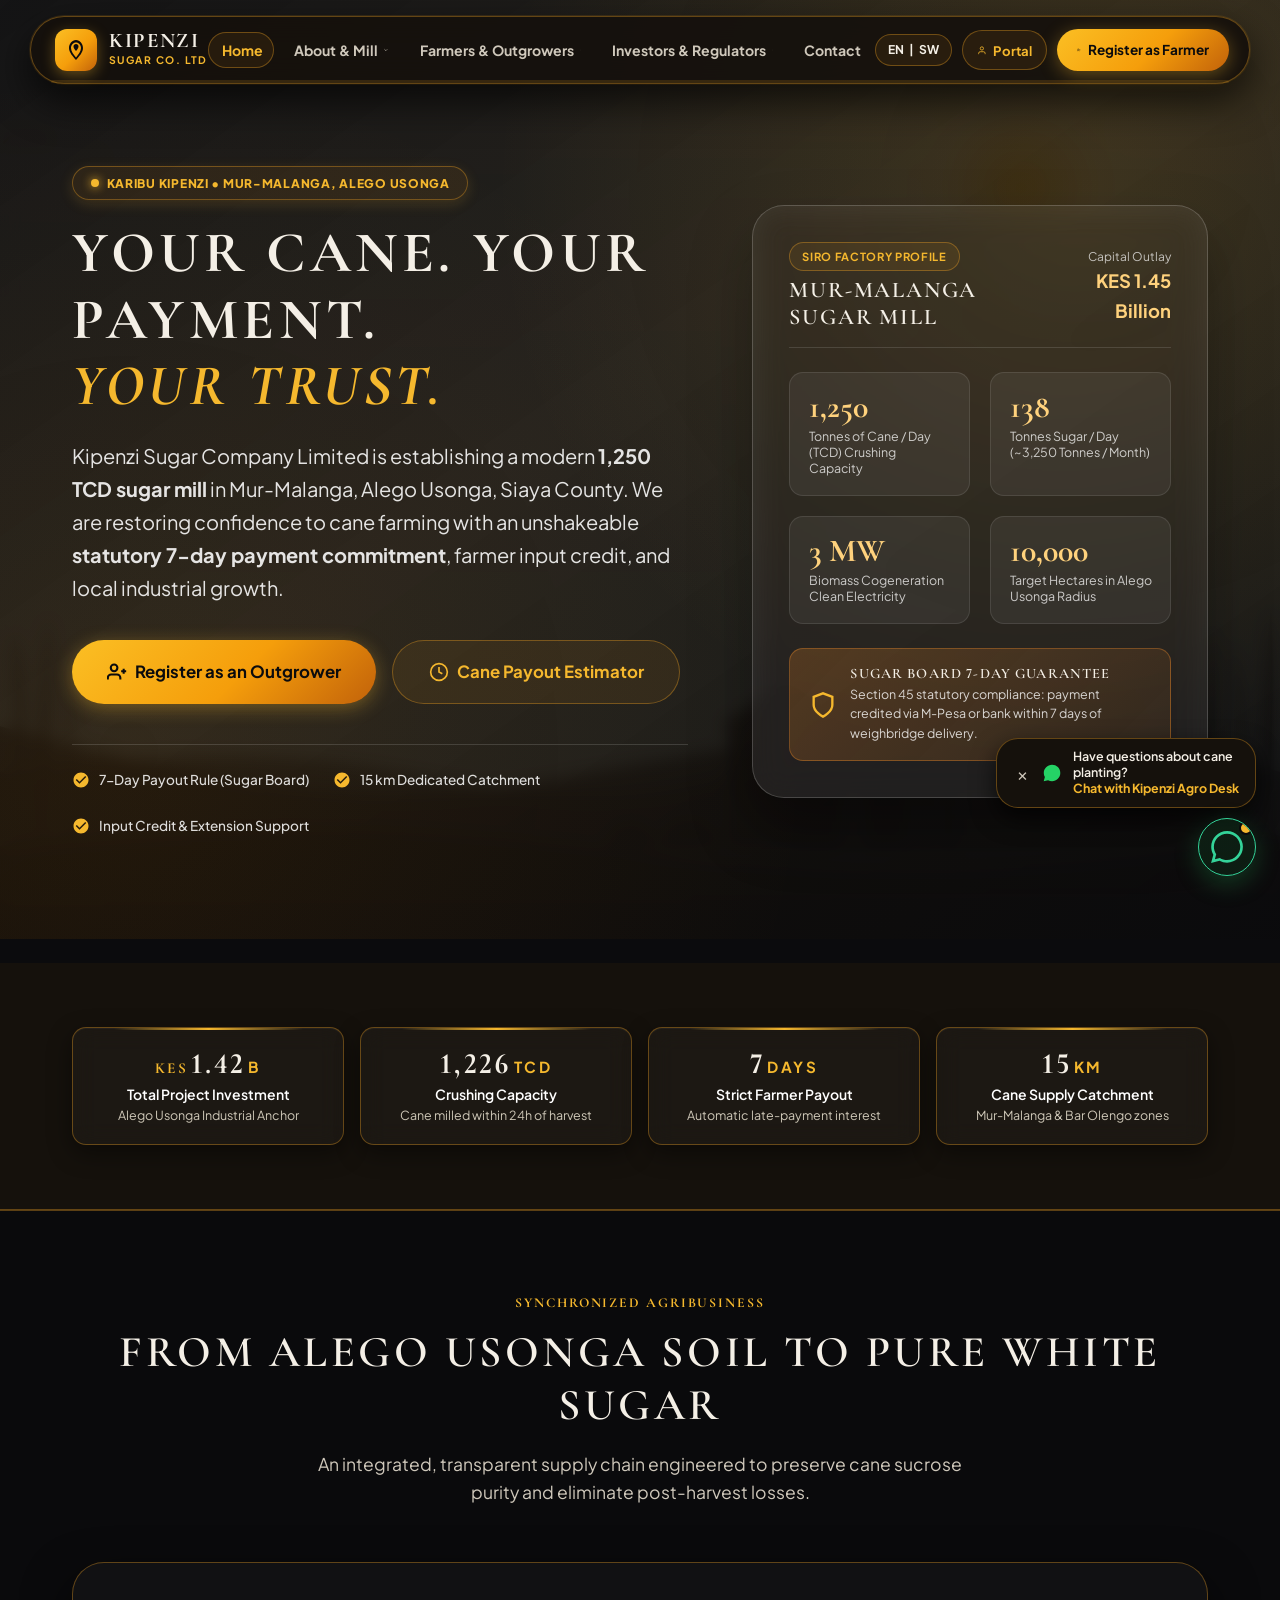
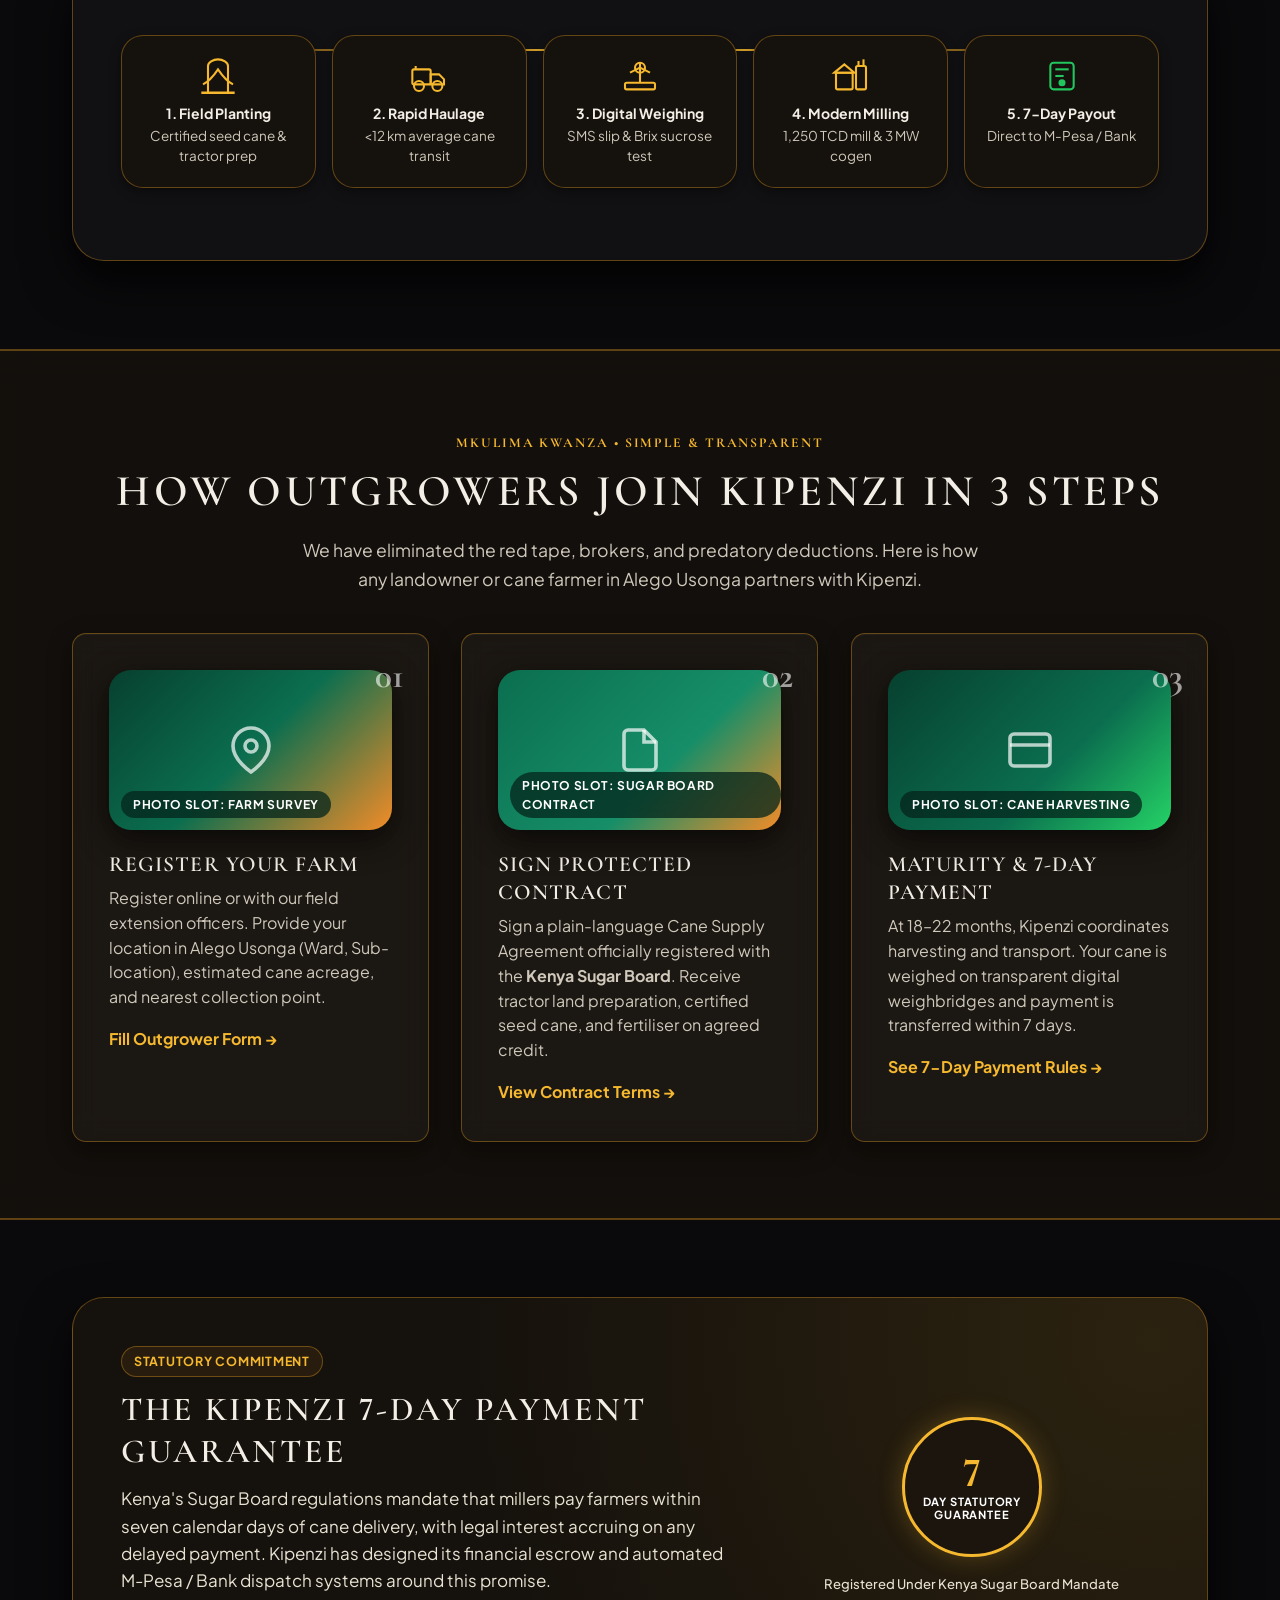
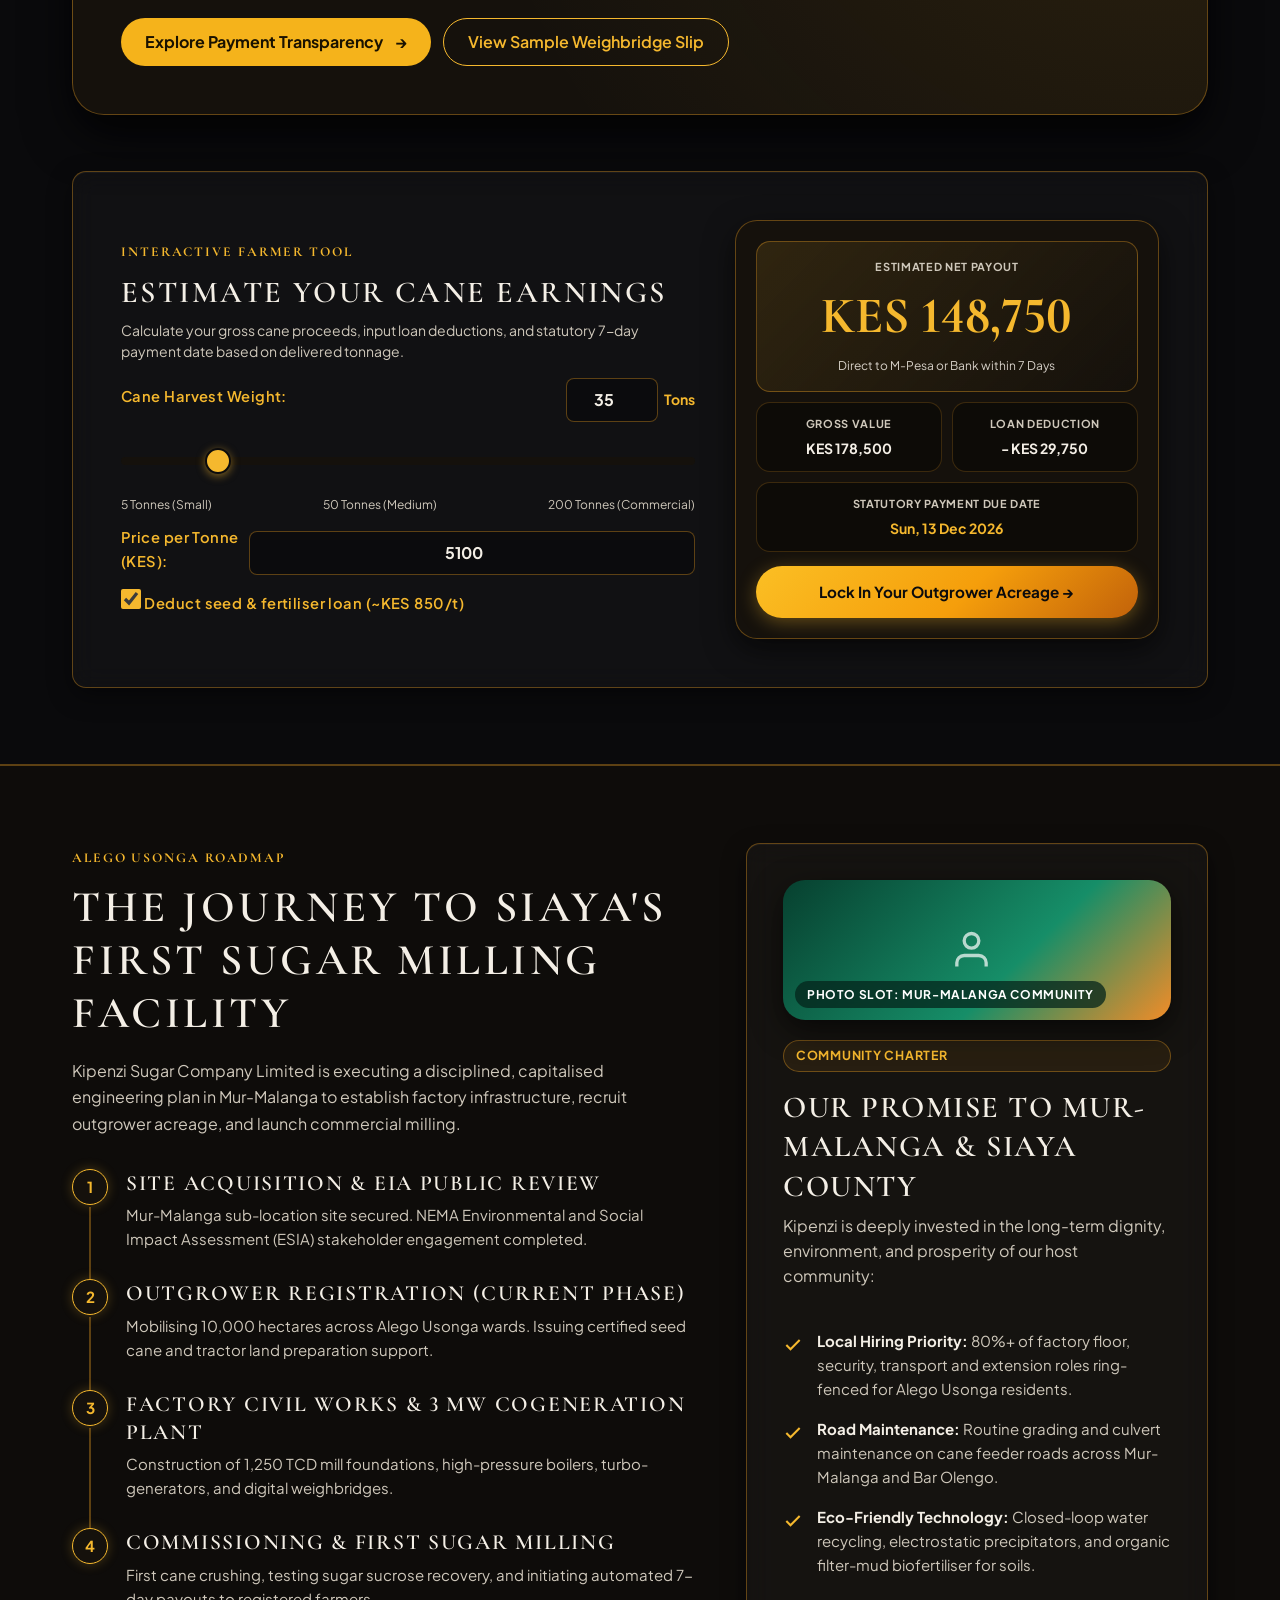
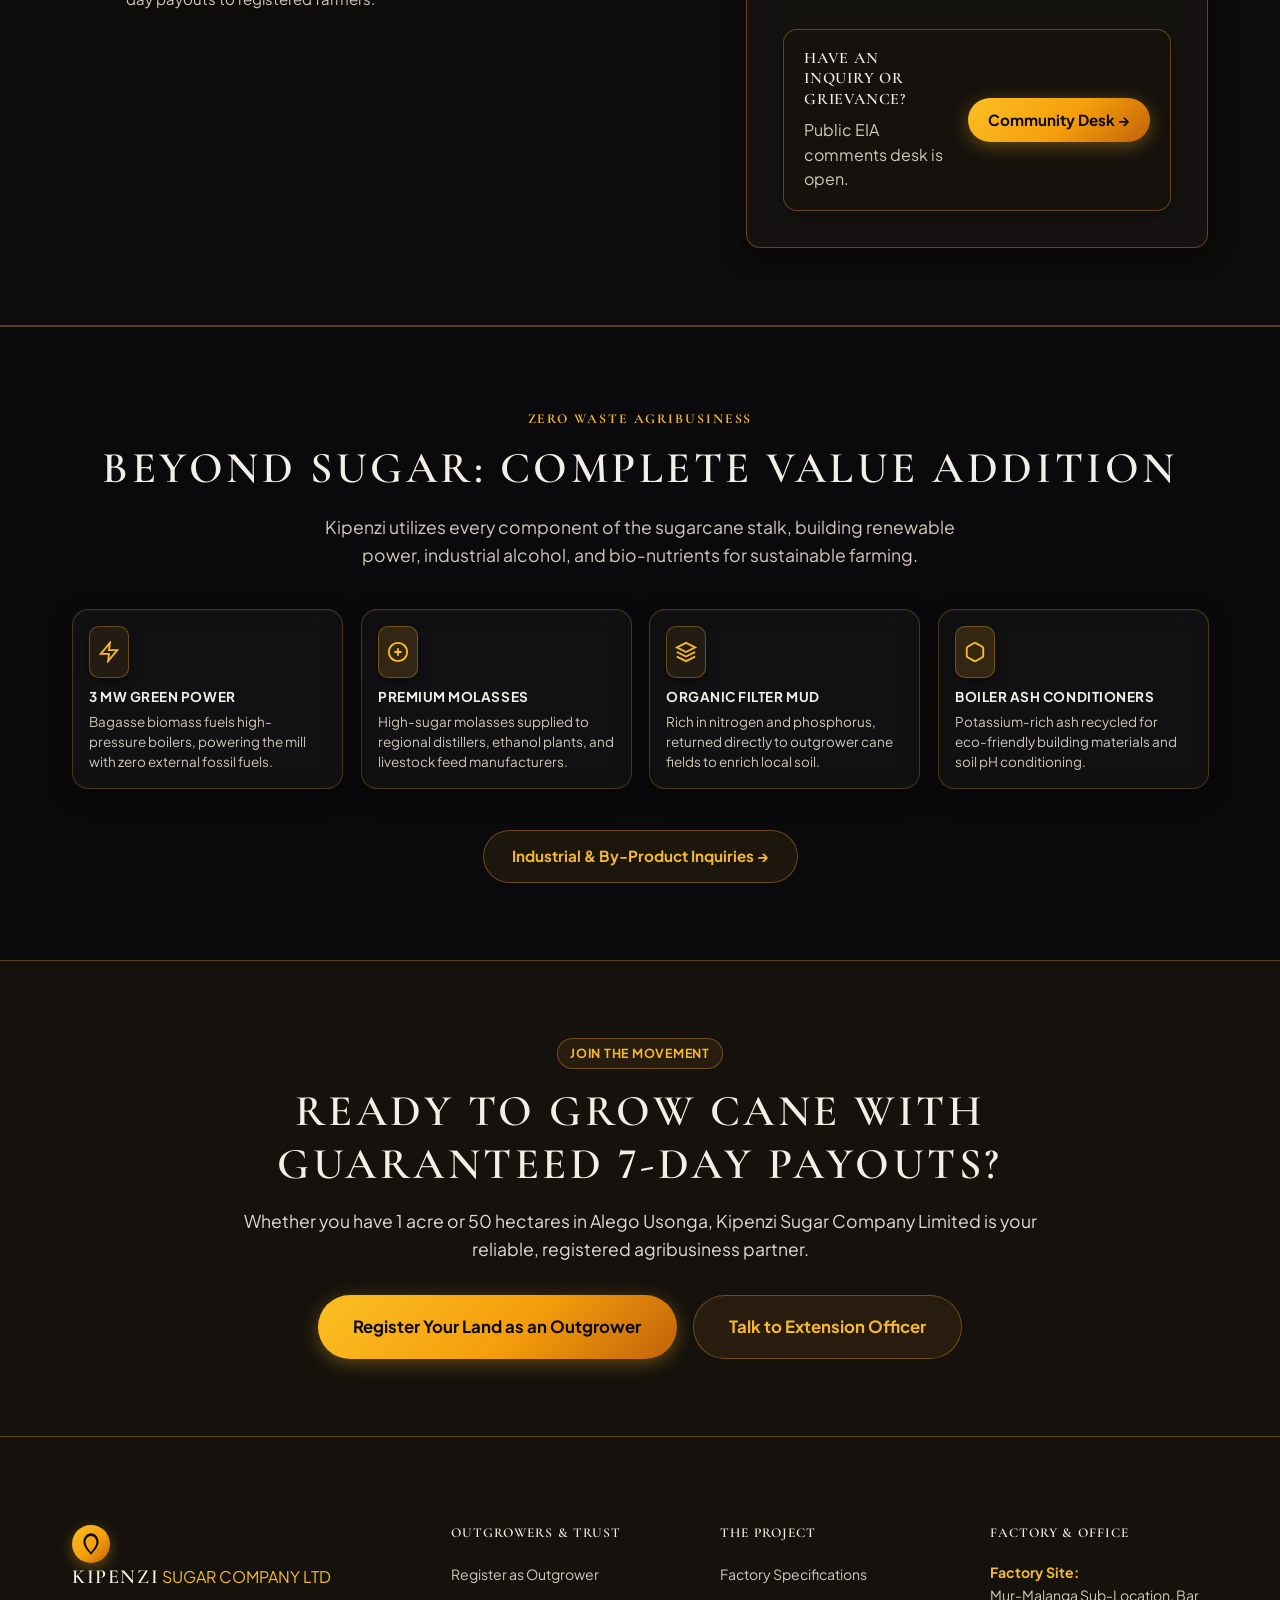
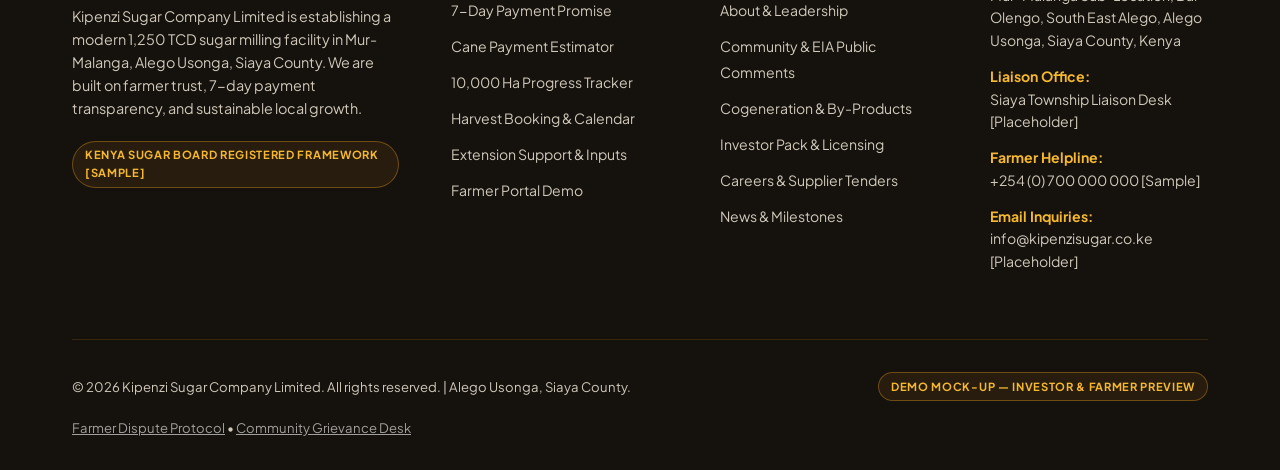
==== commit 33deb296: "fix(responsive): overhaul full responsive layout for phone, tablet, and PC across all key sections" ====
--- a/index.html
+++ b/index.html
@@ -113,7 +113,7 @@
       <div class="figures-grid">
         <div class="figure-card">
           <div class="figure-number">
-            KES <span data-count-target="1.45" data-decimals="2">1.45</span><span class="unit">Billion</span>
+            <span class="currency">KES</span> <span data-count-target="1.45" data-decimals="2">1.45</span><span class="unit">B</span>
           </div>
           <div class="figure-label">Total Project Investment</div>
           <div class="figure-sub">Alego Usonga Industrial Anchor</div>
@@ -140,7 +140,7 @@
             <span data-count-target="15" data-decimals="0">15</span><span class="unit">KM</span>
           </div>
           <div class="figure-label">Cane Supply Catchment</div>
-          <div class="figure-sub">Mur-Malanga & Bar Olengo zones</div>
+          <div class="figure-sub">Mur-Malanga &amp; Bar Olengo zones</div>
         </div>
       </div>
     </div>
@@ -169,13 +169,13 @@
                 <line x1="4" y1="44" x2="44" y2="44" stroke-width="3"/>
               </svg>
             </div>
-            <strong style="color: var(--color-primary-dark); font-size: 0.95rem; display: block;">1. Field Planting</strong>
-            <span style="font-size: 0.78rem; color: var(--color-text-muted);">Certified seed cane &amp; tractor prep</span>
+            <strong>1. Field Planting</strong>
+            <span>Certified seed cane &amp; tractor prep</span>
           </div>
 
           <!-- Node 2: Tractor & Logistics -->
           <div class="process-node">
-            <div class="process-node-icon" style="color: var(--color-accent);">
+            <div class="process-node-icon" style="color: var(--gold);">
               <!-- Custom Tractor & Haulage Truck SVG -->
               <svg viewBox="0 0 48 48" fill="none" stroke="currentColor" stroke-width="2.5">
                 <rect x="4" y="16" width="22" height="18" rx="2"/>
@@ -185,8 +185,8 @@
                 <line x1="8" y1="12" x2="8" y2="16"/>
               </svg>
             </div>
-            <strong style="color: var(--color-primary-dark); font-size: 0.95rem; display: block;">2. Rapid Haulage</strong>
-            <span style="font-size: 0.78rem; color: var(--color-text-muted);">&lt;12 km average cane transit</span>
+            <strong>2. Rapid Haulage</strong>
+            <span>&lt;12 km average cane transit</span>
           </div>
 
           <!-- Node 3: Weighbridge & Testing -->
@@ -200,13 +200,13 @@
                 <path d="M12 20L24 14L36 20"/>
               </svg>
             </div>
-            <strong style="color: var(--color-primary-dark); font-size: 0.95rem; display: block;">3. Digital Weighing</strong>
-            <span style="font-size: 0.78rem; color: var(--color-text-muted);">SMS slip &amp; Brix sucrose test</span>
+            <strong>3. Digital Weighing</strong>
+            <span>SMS slip &amp; Brix sucrose test</span>
           </div>
 
           <!-- Node 4: 1,250 TCD Mill & Cogen -->
           <div class="process-node">
-            <div class="process-node-icon" style="color: var(--color-accent);">
+            <div class="process-node-icon" style="color: var(--gold);">
               <!-- Custom Factory & Cogeneration SVG -->
               <svg viewBox="0 0 48 48" fill="none" stroke="currentColor" stroke-width="2.5">
                 <rect x="6" y="20" width="20" height="20" rx="2"/>
@@ -216,23 +216,23 @@
                 <line x1="39" y1="4" x2="39" y2="12"/>
               </svg>
             </div>
-            <strong style="color: var(--color-primary-dark); font-size: 0.95rem; display: block;">4. Modern Milling</strong>
-            <span style="font-size: 0.78rem; color: var(--color-text-muted);">1,250 TCD mill &amp; 3 MW cogen</span>
+            <strong>4. Modern Milling</strong>
+            <span>1,250 TCD mill &amp; 3 MW cogen</span>
           </div>
 
           <!-- Node 5: Pure Packaged Sugar & 7-Day Pay -->
           <div class="process-node">
-            <div class="process-node-icon" style="color: #25D366;">
+            <div class="process-node-icon" style="color: #22c55e;">
               <!-- Custom Sugar Pack & M-Pesa Payout SVG -->
               <svg viewBox="0 0 48 48" fill="none" stroke="currentColor" stroke-width="2.5">
                 <rect x="10" y="8" width="28" height="32" rx="4"/>
                 <line x1="16" y1="16" x2="32" y2="16"/>
                 <line x1="16" y1="24" x2="26" y2="24"/>
-                <circle cx="24" cy="32" r="3" fill="#25D366"/>
+                <circle cx="24" cy="32" r="3" fill="#22c55e"/>
               </svg>
             </div>
-            <strong style="color: var(--color-primary-dark); font-size: 0.95rem; display: block;">5. 7-Day Payout</strong>
-            <span style="font-size: 0.78rem; color: var(--color-text-muted);">Direct to M-Pesa / Bank</span>
+            <strong>5. 7-Day Payout</strong>
+            <span>Direct to M-Pesa / Bank</span>
           </div>
         </div>
       </div>
@@ -311,7 +311,7 @@
   <!-- 7-Day Payment Promise & Interactive Estimator Section -->
   <section class="section-pad section-readability-overlay">
     <div class="container">
-      <div class="payment-promise-banner" style="margin-bottom: 4rem;">
+      <div class="payment-promise-banner" style="margin-bottom: 3.5rem;">
         <div class="payment-banner-grid">
           <div>
             <span class="badge badge-orange" style="margin-bottom: 0.75rem;">STATUTORY COMMITMENT</span>
@@ -319,11 +319,12 @@
             <p>
               Kenya's Sugar Board regulations mandate that millers pay farmers within seven calendar days of cane delivery, with legal interest accruing on any delayed payment. Kipenzi has designed its financial escrow and automated M-Pesa / Bank dispatch systems around this promise.
             </p>
-            <div style="display: flex; flex-wrap: wrap; gap: 1rem;">
-              <a href="transparency.html" class="btn btn-primary">
-                Explore Payment Transparency &rarr;
+            <div class="payment-banner-ctas">
+              <a href="transparency.html" class="btn-guarantee-primary">
+                <span>Explore Payment Transparency</span>
+                <span style="display:inline-block; margin-left: 4px;">&rarr;</span>
               </a>
-              <a href="portal.html" class="btn btn-outline-white">
+              <a href="portal.html" class="btn-guarantee-secondary">
                 View Sample Weighbridge Slip
               </a>
             </div>
@@ -333,81 +334,75 @@
               <span class="seal-days">7</span>
               <span class="seal-text">Day Statutory Guarantee</span>
             </div>
-            <div style="margin-top: 1rem; color: rgba(255,255,255,0.85); font-size: 0.82rem;">
+            <div style="margin-top: 1rem; color: #E8E2D2; font-size: 0.82rem; font-weight: 500;">
               Registered Under Kenya Sugar Board Mandate
             </div>
           </div>
         </div>
       </div>
 
-      <!-- Integrated Live Payment Estimator -->
+      <!-- Integrated Live Payment Estimator (Compact 1-screen height mobile layout) -->
       <div class="calculator-card card-glow-border" id="estimator">
         <div class="calc-grid">
           <div>
             <span class="section-eyebrow text-orange">Interactive Farmer Tool</span>
-            <h3 style="margin-bottom: 0.75rem;">Estimate Your Cane Earnings</h3>
-            <p style="font-size: 0.95rem; color: var(--color-text-muted);">
-              Use this estimator to calculate your gross and net earnings based on delivered tonnage. Adjust tonnage and see your statutory 7-day payment date.
+            <h3 style="margin-bottom: 0.5rem;">Estimate Your Cane Earnings</h3>
+            <p style="font-size: 14px; line-height: 1.5; color: var(--text-muted); margin-bottom: 1rem;">
+              Calculate your gross cane proceeds, input loan deductions, and statutory 7-day payment date based on delivered tonnage.
             </p>
 
-            <div class="form-group" style="margin-top: 1.5rem;">
-              <div style="display: flex; justify-content: space-between; align-items: center; margin-bottom: 0.5rem;">
-                <label for="estimator-tonnes-slider" class="form-label" style="margin-bottom: 0;">Cane Harvest Weight (Tonnes):</label>
-                <div style="display: flex; align-items: center; gap: 0.4rem;">
-                  <input type="number" id="estimator-tonnes-input" value="35" min="1" max="250" class="form-control" style="width: 90px; padding: 0.4rem 0.6rem; text-align: center; font-weight: 700;">
-                  <span style="font-size: 0.85rem; font-weight: 700; color: var(--color-primary);">Tons</span>
+            <div class="form-group" style="margin-top: 0.5rem; margin-bottom: 0.75rem;">
+              <div class="estimator-row-header">
+                <label for="estimator-tonnes-slider" class="estimator-label">Cane Harvest Weight:</label>
+                <div class="estimator-val-wrap">
+                  <input type="number" id="estimator-tonnes-input" value="35" min="1" max="250" class="form-control estimator-num-input" aria-label="Cane harvest weight in tonnes">
+                  <span class="estimator-unit">Tons</span>
                 </div>
               </div>
               <div class="range-slider-wrap">
-                <input type="range" id="estimator-tonnes-slider" min="5" max="200" step="5" value="35" class="range-slider">
-              </div>
-              <div style="display: flex; justify-content: space-between; font-size: 0.75rem; color: var(--color-text-muted);">
-                <span>5 Tonnes (Smallholder)</span>
+                <input type="range" id="estimator-tonnes-slider" min="5" max="200" step="5" value="35" class="range-slider" aria-label="Cane tonnage slider">
+              </div>
+              <div class="slider-hints-row">
+                <span>5 Tonnes (Small)</span>
                 <span>50 Tonnes (Medium)</span>
                 <span>200 Tonnes (Commercial)</span>
               </div>
             </div>
 
-            <div class="form-row-2">
-              <div class="form-group">
-                <label for="estimator-price-input" class="form-label">Price per Tonne (Sample Baseline):</label>
-                <input type="number" id="estimator-price-input" value="5100" class="form-control" style="font-weight: 700;">
-                <div class="form-help">KES per metric tonne [Sample Placeholder]</div>
-              </div>
-              <div class="form-group" style="display: flex; flex-direction: column; justify-content: center;">
-                <label class="form-label" style="margin-bottom: 0.4rem;">Input Credit Recovery:</label>
-                <label style="display: flex; align-items: center; gap: 0.5rem; font-size: 0.85rem; cursor: pointer;">
-                  <input type="checkbox" id="estimator-deduct-credit" checked>
-                  <span>Deduct seed & fertiliser loan (~KES 850/t)</span>
-                </label>
-              </div>
-            </div>
-          </div>
-
-          <!-- Calculated Payout Box -->
-          <div class="calc-result-box">
-            <span class="badge badge-orange" style="margin-bottom: 0.5rem;">ESTIMATED NET PAYOUT</span>
-            <div class="calc-payout-num" id="estimator-net-payout">KES 148,750</div>
-            <p style="font-size: 0.82rem; color: rgba(255,255,255,0.85); margin-bottom: 1.25rem;">
-              Direct to M-Pesa or Bank within 7 Days of Delivery
-            </p>
-
-            <div style="background: rgba(0,0,0,0.18); border-radius: var(--radius-md); padding: 1rem; text-align: left; margin-bottom: 1.25rem;">
-              <div class="calc-breakdown-row">
-                <span>Gross Cane Value:</span>
-                <strong id="estimator-gross">KES 178,500</strong>
-              </div>
-              <div class="calc-breakdown-row">
-                <span>Input Loan Deductions:</span>
-                <strong id="estimator-deduction-val">- KES 29,750</strong>
-              </div>
-              <div class="calc-breakdown-row" style="border-bottom: none; padding-top: 0.85rem;">
-                <span>Statutory Payment Due Date:</span>
-                <strong id="estimator-pay-date" style="color: #FFD27D;">Within 7 Days</strong>
-              </div>
-            </div>
-
-            <a href="outgrowers.html#register" class="btn btn-primary btn-sm" style="width: 100%;">
+            <div class="estimator-row-header" style="margin-top: 8px;">
+              <label for="estimator-price-input" class="estimator-label">Price per Tonne (KES):</label>
+              <input type="number" id="estimator-price-input" value="5100" class="form-control estimator-num-input" style="width: 110px; height: 44px;" aria-label="Price per tonne in Kenyan Shillings">
+            </div>
+
+            <label class="estimator-check-row">
+              <input type="checkbox" id="estimator-deduct-credit" checked>
+              <span>Deduct seed &amp; fertiliser loan (~KES 850/t)</span>
+            </label>
+          </div>
+
+          <!-- Calculated Payout Box with 2-Column Mini Grid -->
+          <div class="calc-result-box" style="padding: 1.25rem; border-radius: var(--radius-lg); background: #15110C; border: 1px solid var(--gold-border);">
+            <div class="estimator-results-mini-grid">
+              <div class="res-mini-card prominent">
+                <span class="res-mini-lbl">ESTIMATED NET PAYOUT</span>
+                <div class="calc-payout-num" id="estimator-net-payout">KES 148,750</div>
+                <span class="res-mini-sub">Direct to M-Pesa or Bank within 7 Days</span>
+              </div>
+              <div class="res-mini-card">
+                <span class="res-mini-lbl">GROSS VALUE</span>
+                <strong class="res-mini-val" id="estimator-gross">KES 178,500</strong>
+              </div>
+              <div class="res-mini-card">
+                <span class="res-mini-lbl">LOAN DEDUCTION</span>
+                <strong class="res-mini-val text-accent" id="estimator-deduction-val">- KES 29,750</strong>
+              </div>
+              <div class="res-mini-card" style="grid-column: span 2;">
+                <span class="res-mini-lbl">STATUTORY PAYMENT DUE DATE</span>
+                <strong class="res-mini-val text-gold" id="estimator-pay-date" style="color: var(--gold);">Within 7 Days</strong>
+              </div>
+            </div>
+
+            <a href="outgrowers.html#register" class="btn btn-primary" style="width: 100%; min-height: 44px; display: inline-flex; align-items: center; justify-content: center; text-align: center; border-radius: 9999px;">
               Lock In Your Outgrower Acreage &rarr;
             </a>
           </div>
@@ -515,37 +510,37 @@
         </p>
       </div>
 
-      <div class="grid-4">
-        <div class="card-glass text-center">
-          <div class="icon-box icon-box-primary" style="margin: 0 auto 1.25rem;">
+      <div class="ecosystem-grid">
+        <div class="card-glass ecosystem-card">
+          <div class="icon-box icon-box-primary">
             <svg viewBox="0 0 24 24" fill="none" stroke="currentColor" stroke-width="2"><path d="M13 2L3 14h9l-1 8 10-12h-9l1-8z"></path></svg>
           </div>
-          <h4 style="font-size: 1.15rem; margin-bottom: 0.5rem;">3 MW Green Power</h4>
-          <p style="font-size: 0.85rem;">Bagasse biomass fuels high-pressure boilers, powering the mill with zero external fossil fuels.</p>
-        </div>
-
-        <div class="card-glass text-center">
-          <div class="icon-box icon-box-accent" style="margin: 0 auto 1.25rem;">
+          <h4>3 MW Green Power</h4>
+          <p>Bagasse biomass fuels high-pressure boilers, powering the mill with zero external fossil fuels.</p>
+        </div>
+
+        <div class="card-glass ecosystem-card">
+          <div class="icon-box icon-box-accent">
             <svg viewBox="0 0 24 24" fill="none" stroke="currentColor" stroke-width="2"><circle cx="12" cy="12" r="10"></circle><path d="M8 12h8M12 8v8"></path></svg>
           </div>
-          <h4 style="font-size: 1.15rem; margin-bottom: 0.5rem;">Premium Molasses</h4>
-          <p style="font-size: 0.85rem;">High-sugar molasses supplied to regional distillers, ethanol plants, and livestock feed manufacturers.</p>
-        </div>
-
-        <div class="card-glass text-center">
-          <div class="icon-box icon-box-primary" style="margin: 0 auto 1.25rem;">
+          <h4>Premium Molasses</h4>
+          <p>High-sugar molasses supplied to regional distillers, ethanol plants, and livestock feed manufacturers.</p>
+        </div>
+
+        <div class="card-glass ecosystem-card">
+          <div class="icon-box icon-box-primary">
             <svg viewBox="0 0 24 24" fill="none" stroke="currentColor" stroke-width="2"><path d="M12 2L2 7l10 5 10-5-10-5zM2 17l10 5 10-5M2 12l10 5 10-5"></path></svg>
           </div>
-          <h4 style="font-size: 1.15rem; margin-bottom: 0.5rem;">Organic Filter Mud</h4>
-          <p style="font-size: 0.85rem;">Rich in nitrogen and phosphorus, returned directly to outgrower cane fields to enrich local soil.</p>
-        </div>
-
-        <div class="card-glass text-center">
-          <div class="icon-box icon-box-accent" style="margin: 0 auto 1.25rem;">
+          <h4>Organic Filter Mud</h4>
+          <p>Rich in nitrogen and phosphorus, returned directly to outgrower cane fields to enrich local soil.</p>
+        </div>
+
+        <div class="card-glass ecosystem-card">
+          <div class="icon-box icon-box-accent">
             <svg viewBox="0 0 24 24" fill="none" stroke="currentColor" stroke-width="2"><path d="M21 16V8a2 2 0 0 0-1-1.73l-7-4a2 2 0 0 0-2 0l-7 4A2 2 0 0 0 3 8v8a2 2 0 0 0 1 1.73l7 4a2 2 0 0 0 2 0l7-4A2 2 0 0 0 21 16z"></path></svg>
           </div>
-          <h4 style="font-size: 1.15rem; margin-bottom: 0.5rem;">Boiler Ash Conditioners</h4>
-          <p style="font-size: 0.85rem;">Potassium-rich ash recycled for eco-friendly building materials and soil pH conditioning.</p>
+          <h4>Boiler Ash Conditioners</h4>
+          <p>Potassium-rich ash recycled for eco-friendly building materials and soil pH conditioning.</p>
         </div>
       </div>
       
--- a/styles.css
+++ b/styles.css
@@ -70,7 +70,16 @@
   --font-sans: 'Plus Jakarta Sans', -apple-system, BlinkMacSystemFont, 'Segoe UI', Roboto, sans-serif;
 
   /* Layout & Spacing */
-  --container-max: 1240px;
+  --container-max: 1200px;
+  /* Spacing Scale (4/8/12/16/24/32/48px) */
+  --space-1: 4px;
+  --space-2: 8px;
+  --space-3: 12px;
+  --space-4: 16px;
+  --space-5: 24px;
+  --space-6: 32px;
+  --space-7: 48px;
+
   --container-narrow: 920px;
   --container-wide: 1380px;
   --radius-sm: 8px;
@@ -99,6 +108,22 @@
   margin: 0;
   padding: 0;
 }
+/* Global Numeric Alignment: Lining Numerals (Solves uneven old-style numbers) */
+h1, h2, h3, h4, h5, h6,
+.figure-number,
+.stat-value,
+.hero-stat-val,
+.calc-payout-num,
+.seal-days,
+.timeline-badge,
+.step-number-badge,
+.estimator-res-val,
+.res-mini-val,
+.calc-breakdown-row strong {
+  font-variant-numeric: lining-nums;
+  font-feature-settings: "lnum" 1;
+}
+
 
 html {
   font-family: var(--font-sans);
@@ -215,14 +240,35 @@
   color: var(--color-text-muted);
 }
 
+
+/* Section Anchor Scroll Clearance */
+section, [id] {
+  scroll-margin-top: 80px !important;
+}
+
 /* Container */
 .container {
   width: 100%;
   max-width: var(--container-max);
   margin-left: auto;
   margin-right: auto;
-  padding-left: 1.5rem;
-  padding-right: 1.5rem;
+  padding-left: 16px;
+  padding-right: 16px;
+  box-sizing: border-box;
+}
+
+@media (min-width: 768px) {
+  .container {
+    padding-left: 24px;
+    padding-right: 24px;
+  }
+}
+
+@media (min-width: 1024px) {
+  .container {
+    padding-left: 32px;
+    padding-right: 32px;
+  }
 }
 
 .container-narrow { max-width: var(--container-narrow); }
@@ -1141,68 +1187,116 @@
 
 
 /* ==========================================================================
-   Key Figures Strip
+   Key Figures Strip (Mobile-First 2x2 on Phone, 4 across on Tablet/PC)
    ========================================================================== */
 .figures-strip-wrapper {
   background: var(--bg-elevated);
   border-bottom: 1px solid var(--gold-border);
-  box-shadow: var(--shadow-sm);
+  padding: 32px 0;
+  margin-top: 24px;
   position: relative;
   z-index: 5;
+  box-sizing: border-box;
+}
+
+@media (min-width: 768px) {
+  .figures-strip-wrapper {
+    padding: 64px 0;
+  }
 }
 
 .figures-grid {
   display: grid;
-  grid-template-columns: repeat(4, 1fr);
-  divide-x: 1px solid var(--gold-border);
+  grid-template-columns: repeat(2, minmax(0, 1fr));
+  gap: 16px;
+  background: transparent;
+  box-sizing: border-box;
+}
+
+@media (min-width: 768px) {
+  .figures-grid {
+    grid-template-columns: repeat(4, 1fr);
+    gap: 16px;
+  }
 }
 
 .figure-card {
-  padding: 2.25rem 1.5rem;
+  background: #17130B;
+  border: 1px solid rgba(245, 166, 35, 0.3);
+  border-radius: 18px;
+  padding: 20px 16px;
+  height: 100%;
+  min-height: auto;
+  box-sizing: border-box;
   text-align: center;
   display: flex;
   flex-direction: column;
   align-items: center;
+  justify-content: center;
   position: relative;
-}
-
-.figure-card:not(:last-child)::after {
+  overflow: hidden;
+  box-shadow: 0 4px 18px rgba(0, 0, 0, 0.5);
+}
+
+.figure-card::before {
   content: '';
   position: absolute;
-  right: 0;
-  top: 20%;
-  height: 60%;
-  width: 1px;
-  background-color: var(--gold-border);
+  top: 0;
+  left: 15%;
+  right: 15%;
+  height: 2px;
+  background: linear-gradient(90deg, transparent, var(--gold), transparent);
+}
+
+.figure-card::after,
+.figure-card:not(:last-child)::after {
+  display: none !important;
 }
 
 .figure-number {
   font-family: var(--font-serif);
-  font-size: clamp(2rem, 3.5vw, 2.75rem);
+  font-size: clamp(1.55rem, 2.5vw, 1.85rem);
   font-weight: 800;
-  color: var(--text);
-  line-height: 1;
-  margin-bottom: 0.4rem;
+  color: var(--gold);
+  line-height: 1.1;
+  margin-bottom: 4px;
+  font-variant-numeric: lining-nums;
+  white-space: nowrap;
+  display: inline-flex;
+  align-items: baseline;
+  justify-content: center;
+}
+
+.figure-number .currency {
+  font-size: 0.95rem;
+  font-weight: 700;
+  color: var(--gold);
+  margin-right: 3px;
 }
 
 .figure-number span.unit {
-  font-size: 1.15rem;
+  font-size: 0.95rem;
   font-family: var(--font-sans);
   font-weight: 700;
   color: var(--gold);
-  margin-left: 0.2rem;
+  margin-left: 2px;
 }
 
 .figure-label {
-  font-size: 0.85rem;
-  font-weight: 700;
-  color: var(--gold);
-  margin-bottom: 0.25rem;
+  font-family: var(--font-sans);
+  font-size: 14px;
+  font-weight: 600;
+  color: #FFFFFF;
+  margin-bottom: 4px;
+  line-height: 1.3;
 }
 
 .figure-sub {
-  font-size: 0.75rem;
-  color: var(--text-muted);
+  font-family: var(--font-sans);
+  font-size: 12.5px;
+  color: #CFC8B8;
+  line-height: 1.4;
+  margin: 0;
 }
 
 
@@ -1516,81 +1610,139 @@
   line-height: 1.65;
 }
 
-/* 7-Day Payment Banner */
+/* 7-Day Payment Banner (Solid dark surface #15110C, 1px gold border, subtle corner glow) */
 .payment-promise-banner {
-  background: linear-gradient(135deg, var(--color-primary-darker) 0%, var(--color-primary-dark) 55%, var(--color-primary) 100%);
+  background: radial-gradient(circle at 95% 10%, rgba(245, 184, 46, 0.1) 0%, transparent 60%), #15110C;
   border-radius: var(--radius-xl);
+  border: 1px solid var(--gold-border);
   color: #FFFFFF;
-  padding: clamp(2rem, 5vw, 3.5rem);
-  box-shadow: var(--shadow-xl);
+  padding: clamp(1.75rem, 4vw, 3rem);
+  box-shadow: var(--shadow-lg);
   position: relative;
   overflow: hidden;
-  border: 1px solid rgba(255, 255, 255, 0.15);
   box-sizing: border-box;
-}
-
-.payment-promise-banner::before {
-  content: '';
-  position: absolute;
-  top: -40%;
-  right: -20%;
-  width: 500px;
-  height: 500px;
-  border-radius: 50%;
-  background: radial-gradient(circle, rgba(242, 140, 40, 0.22) 0%, transparent 65%);
-  pointer-events: none;
 }
 
 .payment-banner-grid {
   display: grid;
-  grid-template-columns: 1.2fr 0.8fr;
-  gap: 2.5rem;
+  grid-template-columns: 1fr;
+  gap: 2rem;
   align-items: center;
   position: relative;
   z-index: 2;
   box-sizing: border-box;
 }
 
+@media (min-width: 768px) {
+  .payment-banner-grid {
+    grid-template-columns: 1.25fr 0.75fr;
+    gap: 2.5rem;
+  }
+}
+
 .payment-banner-grid h2 {
+  font-family: var(--font-serif);
+  font-size: clamp(1.4rem, 3vw, 2.1rem);
   color: #FFFFFF;
-  margin-bottom: 1rem;
+  margin-bottom: 0.75rem;
+  line-height: 1.25;
 }
 
 .payment-banner-grid p {
-  color: rgba(255, 255, 255, 0.88);
-  font-size: 1.05rem;
-  margin-bottom: 1.75rem;
+  color: #E8E2D2;
+  font-size: clamp(15px, 1.4vw, 17px);
+  line-height: 1.6;
+  margin-bottom: 1.5rem;
+}
+
+.payment-banner-ctas {
+  display: flex;
+  flex-direction: column;
+  gap: 10px;
+}
+
+@media (min-width: 480px) {
+  .payment-banner-ctas {
+    flex-direction: row;
+    flex-wrap: wrap;
+    gap: 12px;
+  }
+}
+
+.btn-guarantee-primary {
+  background: #F5B31B !important;
+  color: #1A1200 !important;
+  font-weight: 700 !important;
+  height: 48px !important;
+  min-height: 48px !important;
+  border: none !important;
+  border-radius: 9999px !important;
+  padding: 0 24px !important;
+  display: inline-flex !important;
+  align-items: center !important;
+  justify-content: center !important;
+  gap: 8px !important;
+  text-decoration: none !important;
+  transition: all 0.2s ease !important;
+}
+
+.btn-guarantee-primary:hover {
+  background: #fbbf24 !important;
+  transform: translateY(-2px);
+  box-shadow: 0 6px 20px rgba(245, 184, 46, 0.4);
+}
+
+.btn-guarantee-secondary {
+  background: transparent !important;
+  border: 1.5px solid var(--gold) !important;
+  color: var(--gold) !important;
+  font-weight: 600 !important;
+  height: 48px !important;
+  min-height: 48px !important;
+  border-radius: 9999px !important;
+  padding: 0 24px !important;
+  display: inline-flex !important;
+  align-items: center !important;
+  justify-content: center !important;
+  text-decoration: none !important;
+  transition: all 0.2s ease !important;
+}
+
+.btn-guarantee-secondary:hover {
+  background: var(--gold-tint) !important;
+  border-color: #fbbf24 !important;
+  color: #fbbf24 !important;
 }
 
 .seal-guarantee {
   width: 140px;
   height: 140px;
   border-radius: 50%;
-  border: 4px dashed rgba(255, 210, 125, 0.6);
-  background: rgba(255, 255, 255, 0.08);
-  backdrop-filter: blur(8px);
+  border: 3px solid var(--gold);
+  background: #1B150E;
   display: flex;
   flex-direction: column;
   align-items: center;
   justify-content: center;
   text-align: center;
-  padding: 1rem;
-  box-shadow: 0 10px 30px rgba(0, 0, 0, 0.3);
+  box-shadow: 0 0 25px rgba(245, 184, 46, 0.25);
   margin: 0 auto;
+  box-sizing: border-box;
 }
 
 .seal-guarantee .seal-days {
   font-family: var(--font-serif);
-  font-size: 2.4rem;
+  font-size: 2.6rem;
   font-weight: 800;
-  color: #FFD27D;
+  color: var(--gold);
   line-height: 1;
+  font-variant-numeric: lining-nums;
 }
 
 .seal-guarantee .seal-text {
-  font-size: 0.68rem;
+  font-size: 0.7rem;
+  font-weight: 700;
   text-transform: uppercase;
-  font-weight: 700;
   letter-spacing: 0.08em;
   color: #FFFFFF;
   line-height: 1.2;
@@ -1877,56 +2029,110 @@
   margin: 3.5rem 0;
 }
 
+/* Process Flow: Mobile Scroll-Snap Carousel, Tablet 2-3 Cards, PC 5-Node Row with Connecting Line */
 .process-strip-flow {
   display: flex;
-  align-items: center;
-  justify-content: space-between;
+  flex-direction: row;
+  overflow-x: auto;
+  scroll-snap-type: x mandatory;
+  -webkit-overflow-scrolling: touch;
+  gap: 12px;
+  padding: 8px 16px 18px 16px;
+  scrollbar-width: none;
+  box-sizing: border-box;
   position: relative;
-  gap: 1rem;
-}
-
-.process-strip-flow::before {
-  content: '';
-  position: absolute;
-  top: 50%;
-  left: 5%;
-  right: 5%;
-  height: 4px;
-  background: linear-gradient(90deg, var(--color-primary) 0%, var(--color-accent) 50%, var(--color-primary) 100%);
-  background-size: 200% 100%;
-  animation: moveFlowLine 3s linear infinite;
-  z-index: 1;
-}
-
-@keyframes moveFlowLine {
-  0% { background-position: 0% 0%; }
-  100% { background-position: 200% 0%; }
+}
+
+.process-strip-flow::-webkit-scrollbar {
+  display: none;
 }
 
 .process-node {
-  position: relative;
-  z-index: 2;
+  flex: 0 0 75vw;
+  max-width: 75vw;
+  min-width: 75vw;
+  scroll-snap-align: center;
   background: var(--bg-elevated);
-  border: 2px solid var(--gold-border);
+  border: 1px solid var(--gold-border);
   border-radius: var(--radius-lg);
-  padding: 1.25rem 1rem;
+  padding: 16px 14px;
   text-align: center;
-  width: 180px;
   box-shadow: var(--shadow-sm);
-  transition: all 0.25s ease;
+  box-sizing: border-box;
+  display: flex;
+  flex-direction: column;
+  align-items: center;
+  transition: transform 0.2s ease, border-color 0.2s ease;
 }
 
 .process-node:hover {
-  transform: translateY(-4px) scale(1.03);
-  border-color: var(--color-accent);
-  box-shadow: var(--shadow-md);
+  transform: translateY(-3px);
+  border-color: var(--gold);
 }
 
 .process-node-icon {
-  width: 48px;
-  height: 48px;
-  margin: 0 auto 0.5rem;
-  color: var(--color-primary);
+  width: 40px;
+  height: 40px;
+  margin: 0 auto 8px;
+  color: var(--gold);
+  flex-shrink: 0;
+}
+
+.process-node strong {
+  font-family: var(--font-sans);
+  font-size: 14px;
+  font-weight: 700;
+  color: var(--text);
+  margin-bottom: 4px;
+  line-height: 1.3;
+  display: block;
+  white-space: normal;
+}
+
+.process-node span {
+  font-family: var(--font-sans);
+  font-size: 13.5px;
+  line-height: 1.5;
+  color: var(--text-muted);
+  display: block;
+}
+
+@media (min-width: 640px) and (max-width: 1023px) {
+  .process-node {
+    flex: 0 0 42vw;
+    max-width: 42vw;
+    min-width: 42vw;
+  }
+}
+
+@media (min-width: 1024px) {
+  .process-strip-flow {
+    display: grid !important;
+    grid-template-columns: repeat(5, 1fr) !important;
+    gap: 16px !important;
+    overflow-x: visible !important;
+    padding: 24px 0 !important;
+    position: relative !important;
+  }
+  .process-strip-flow::before {
+    display: block !important;
+    content: '' !important;
+    position: absolute !important;
+    top: 38px !important;
+    left: 8% !important;
+    right: 8% !important;
+    height: 2px !important;
+    background: linear-gradient(90deg, var(--gold-border) 0%, var(--gold) 50%, var(--gold-border) 100%) !important;
+    z-index: 1 !important;
+  }
+  .process-node {
+    flex: none !important;
+    max-width: none !important;
+    min-width: 0 !important;
+    width: 100% !important;
+    z-index: 2 !important;
+    padding: 20px 14px !important;
+  }
 }
 
 /* ==========================================================================
@@ -2023,9 +2229,9 @@
   }
 }
 
-@media (max-width: 1024px) {
-  .pill-nav-links { display: none; }
-  .pill-hamburger-btn { display: flex; }
+@media (max-width: 767px) {
+  .pill-nav-links { display: none !important; }
+  .pill-hamburger-btn { display: flex !important; }
   .floating-navbar-container { top: 10px; }
   .nav-pill { height: 60px; }
 }
@@ -3183,28 +3389,39 @@
     line-height: 1.4 !important;
   }
 
-  /* 1. Stat cards: 2-column grid, smaller numbers, tight padding */
+  /* 1. Stat cards: 2-column grid, 16px gap, 18px radius, premium surface */
   .figures-grid {
     display: grid !important;
-    grid-template-columns: repeat(2, 1fr) !important;
-    gap: 1px !important;
-    background: var(--gold-border) !important;
+    grid-template-columns: repeat(2, minmax(0, 1fr)) !important;
+    gap: 16px !important;
+    background: transparent !important;
   }
   .figure-card {
-    padding: 0.85rem 0.5rem !important;
-    min-height: auto !important;
+    padding: 20px 16px !important;
+    border-radius: 18px !important;
+    background: #17130B !important;
+    border: 1px solid rgba(245, 166, 35, 0.3) !important;
+    box-shadow: 0 4px 18px rgba(0, 0, 0, 0.5) !important;
   }
   .figure-card::after {
     display: none !important;
   }
   .figure-number {
-    font-size: 1.45rem !important;
+    font-size: clamp(1.5rem, 5vw, 1.85rem) !important;
     line-height: 1.1 !important;
-    margin-bottom: 0.2rem !important;
+    margin-bottom: 4px !important;
+    white-space: nowrap !important;
   }
   .figure-label {
-    font-size: 0.72rem !important;
-    line-height: 1.25 !important;
+    font-size: 13.5px !important;
+    font-weight: 600 !important;
+    color: #FFFFFF !important;
+    line-height: 1.3 !important;
+  }
+  .figure-sub {
+    font-size: 12px !important;
+    color: #CFC8B8 !important;
+    line-height: 1.4 !important;
   }
   .hero-stat-grid {
     display: grid !important;
@@ -4083,3 +4300,223 @@
 
 
 
+
+
+/* ==========================================================================
+   Compact Cane Earnings Estimator & Ecosystem Card Components
+   ========================================================================== */
+.estimator-row-header {
+  display: flex;
+  justify-content: space-between;
+  align-items: center;
+  margin-bottom: 6px;
+}
+
+.estimator-label {
+  font-size: 14px;
+  font-weight: 600;
+  color: var(--text);
+  margin: 0;
+}
+
+.estimator-val-wrap {
+  display: flex;
+  align-items: center;
+  gap: 6px;
+}
+
+.estimator-num-input {
+  width: 90px;
+  height: 44px;
+  padding: 6px 10px;
+  font-size: 16px;
+  font-weight: 700;
+  text-align: center;
+  background: var(--bg-elevated);
+  border: 1px solid var(--gold-border);
+  color: var(--gold);
+  border-radius: var(--radius-sm);
+  font-variant-numeric: lining-nums;
+}
+
+.estimator-unit {
+  font-size: 14px;
+  font-weight: 700;
+  color: var(--gold);
+}
+
+.slider-hints-row {
+  display: flex;
+  justify-content: space-between;
+  font-size: 12px;
+  color: var(--text-muted);
+  margin-bottom: 12px;
+}
+
+.estimator-check-row {
+  display: flex;
+  align-items: center;
+  gap: 8px;
+  font-size: 13.5px;
+  color: var(--text-muted);
+  cursor: pointer;
+  margin-top: 10px;
+}
+
+.estimator-results-mini-grid {
+  display: grid;
+  grid-template-columns: repeat(2, 1fr);
+  gap: 10px;
+  margin-bottom: 14px;
+}
+
+.res-mini-card {
+  background: rgba(0, 0, 0, 0.35);
+  border: 1px solid rgba(245, 166, 35, 0.2);
+  border-radius: var(--radius-md);
+  padding: 12px 10px;
+  text-align: center;
+  display: flex;
+  flex-direction: column;
+  justify-content: center;
+}
+
+.res-mini-card.prominent {
+  grid-column: span 2;
+  background: linear-gradient(135deg, rgba(245, 184, 46, 0.12) 0%, rgba(21, 17, 12, 0.95) 100%);
+  border-color: var(--gold-border);
+  padding: 16px 12px;
+}
+
+.res-mini-lbl {
+  font-size: 11px;
+  font-weight: 700;
+  text-transform: uppercase;
+  letter-spacing: 0.06em;
+  color: var(--text-muted);
+  margin-bottom: 4px;
+}
+
+.res-mini-sub {
+  font-size: 12px;
+  color: rgba(244, 239, 230, 0.85);
+  margin-top: 4px;
+}
+
+.res-mini-val {
+  font-family: var(--font-sans);
+  font-size: 14px;
+  font-weight: 700;
+  color: var(--text);
+  font-variant-numeric: lining-nums;
+}
+
+.res-mini-val.deduction {
+  color: #f87171;
+}
+
+.res-mini-val.gold-val {
+  color: var(--gold);
+}
+
+/* Four Ecosystem Cards Component */
+.ecosystem-grid {
+  display: grid;
+  grid-template-columns: repeat(2, minmax(0, 1fr));
+  gap: 12px;
+  box-sizing: border-box;
+}
+
+@media (min-width: 768px) {
+  .ecosystem-grid {
+    grid-template-columns: repeat(2, 1fr);
+    gap: 16px;
+  }
+}
+
+@media (min-width: 1024px) {
+  .ecosystem-grid {
+    grid-template-columns: repeat(4, 1fr);
+    gap: 18px;
+  }
+}
+
+.ecosystem-card {
+  padding: 16px !important;
+  border-radius: 16px !important;
+  min-height: auto !important;
+  height: 100% !important;
+  border: 1px solid rgba(245, 166, 35, 0.25) !important;
+  background: var(--bg-card) !important;
+  display: flex !important;
+  flex-direction: column !important;
+  align-items: flex-start !important;
+  text-align: left !important;
+  box-sizing: border-box !important;
+  box-shadow: var(--shadow-sm);
+  transition: transform 0.2s ease, border-color 0.2s ease;
+}
+
+.ecosystem-card:hover {
+  transform: translateY(-3px);
+  border-color: var(--gold) !important;
+}
+
+.ecosystem-card .icon-box {
+  width: 40px !important;
+  height: 40px !important;
+  min-width: 40px !important;
+  margin: 0 0 10px 0 !important;
+  border-radius: 10px !important;
+}
+
+.ecosystem-card .icon-box svg {
+  width: 22px !important;
+  height: 22px !important;
+}
+
+.ecosystem-card h4 {
+  font-family: var(--font-sans) !important;
+  font-size: 13.5px !important;
+  font-weight: 700 !important;
+  letter-spacing: 0.04em !important;
+  text-transform: uppercase !important;
+  color: var(--text) !important;
+  line-height: 1.3 !important;
+  margin: 0 0 6px 0 !important;
+  overflow-wrap: anywhere !important;
+}
+
+.ecosystem-card p {
+  font-family: var(--font-sans) !important;
+  font-size: 13.5px !important;
+  line-height: 1.5 !important;
+  color: #CFC8B8 !important;
+  text-align: left !important;
+  margin: 0 !important;
+}
+
+
+/* Tablet & PC Navigation Display Rule (768px+) */
+@media (min-width: 768px) {
+  .pill-nav-links {
+    display: flex !important;
+  }
+  .pill-hamburger-btn {
+    display: none !important;
+  }
+  #mobile-bottom-bar {
+    display: none !important;
+  }
+  body {
+    padding-bottom: 0 !important;
+  }
+  .floating-whatsapp-container {
+    bottom: 24px !important;
+    right: 24px !important;
+  }
+  #back-to-top-btn {
+    bottom: 84px !important;
+    right: 24px !important;
+  }
+}
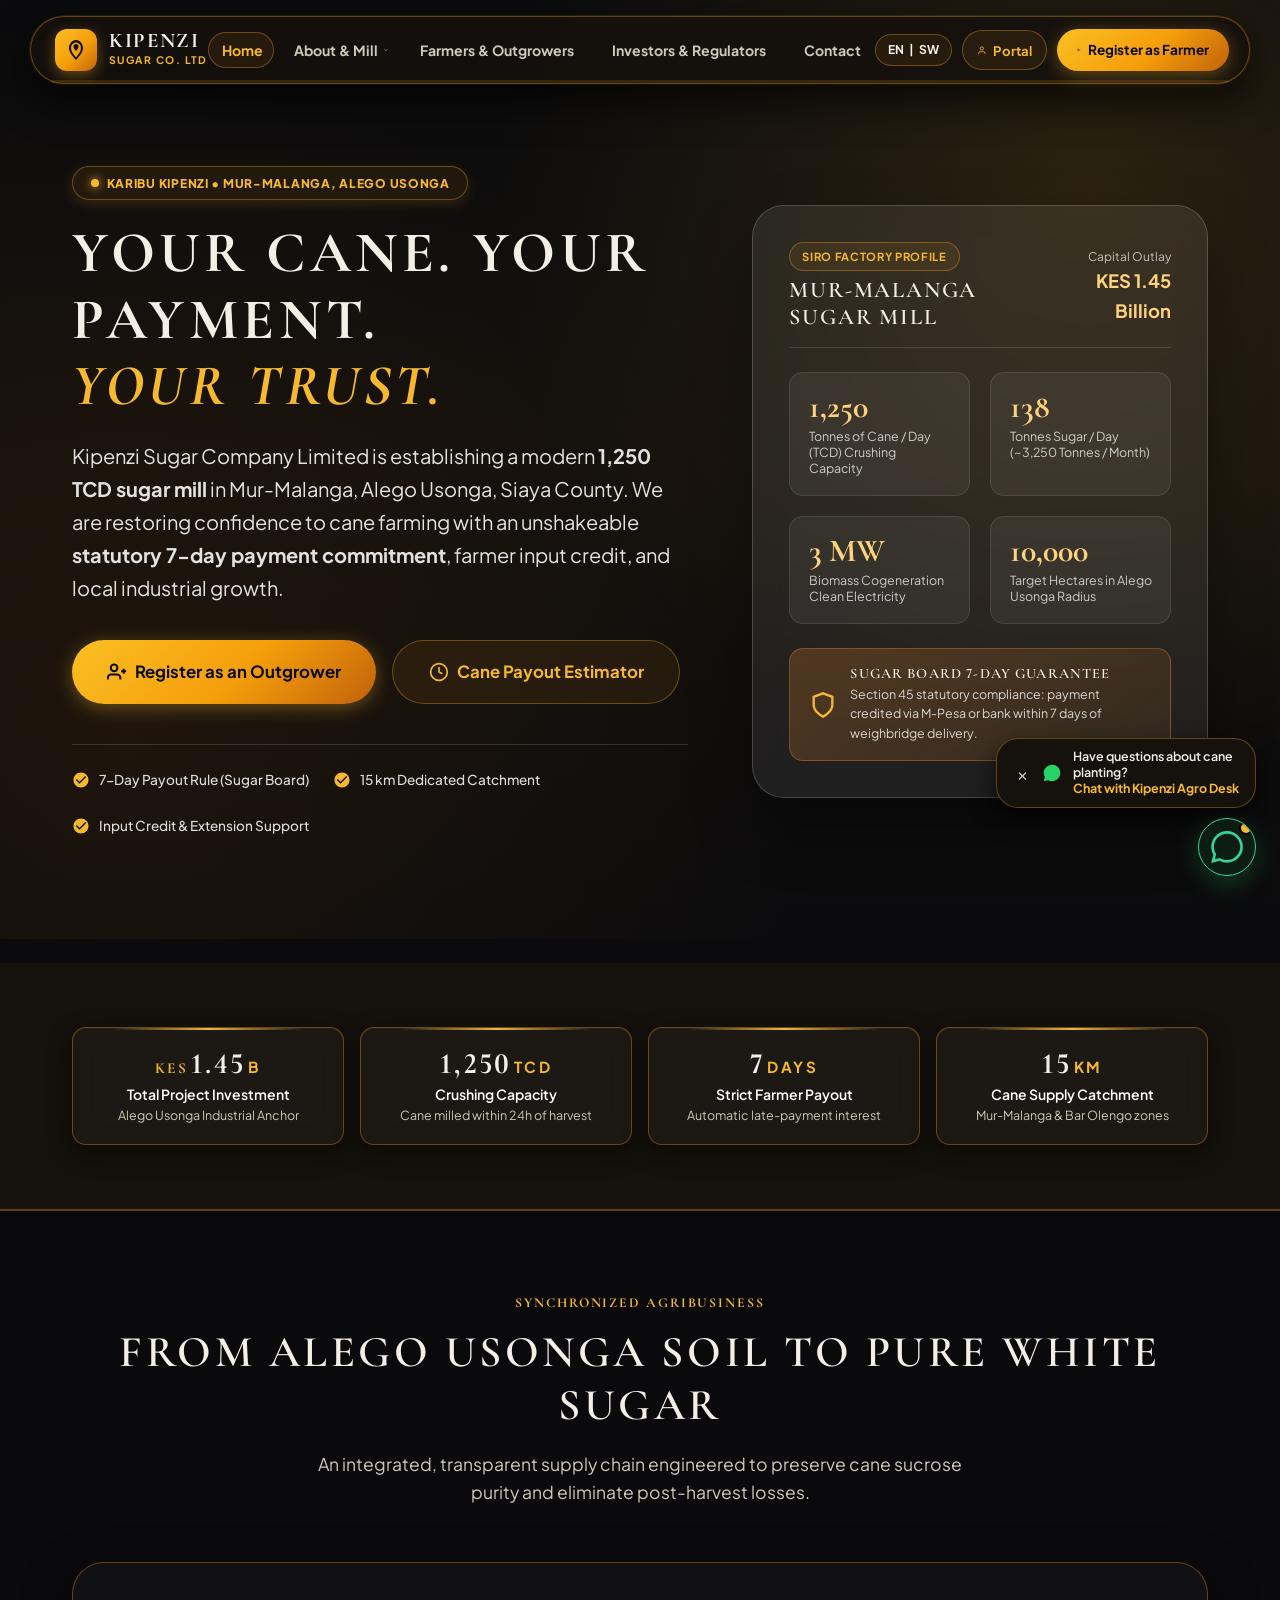
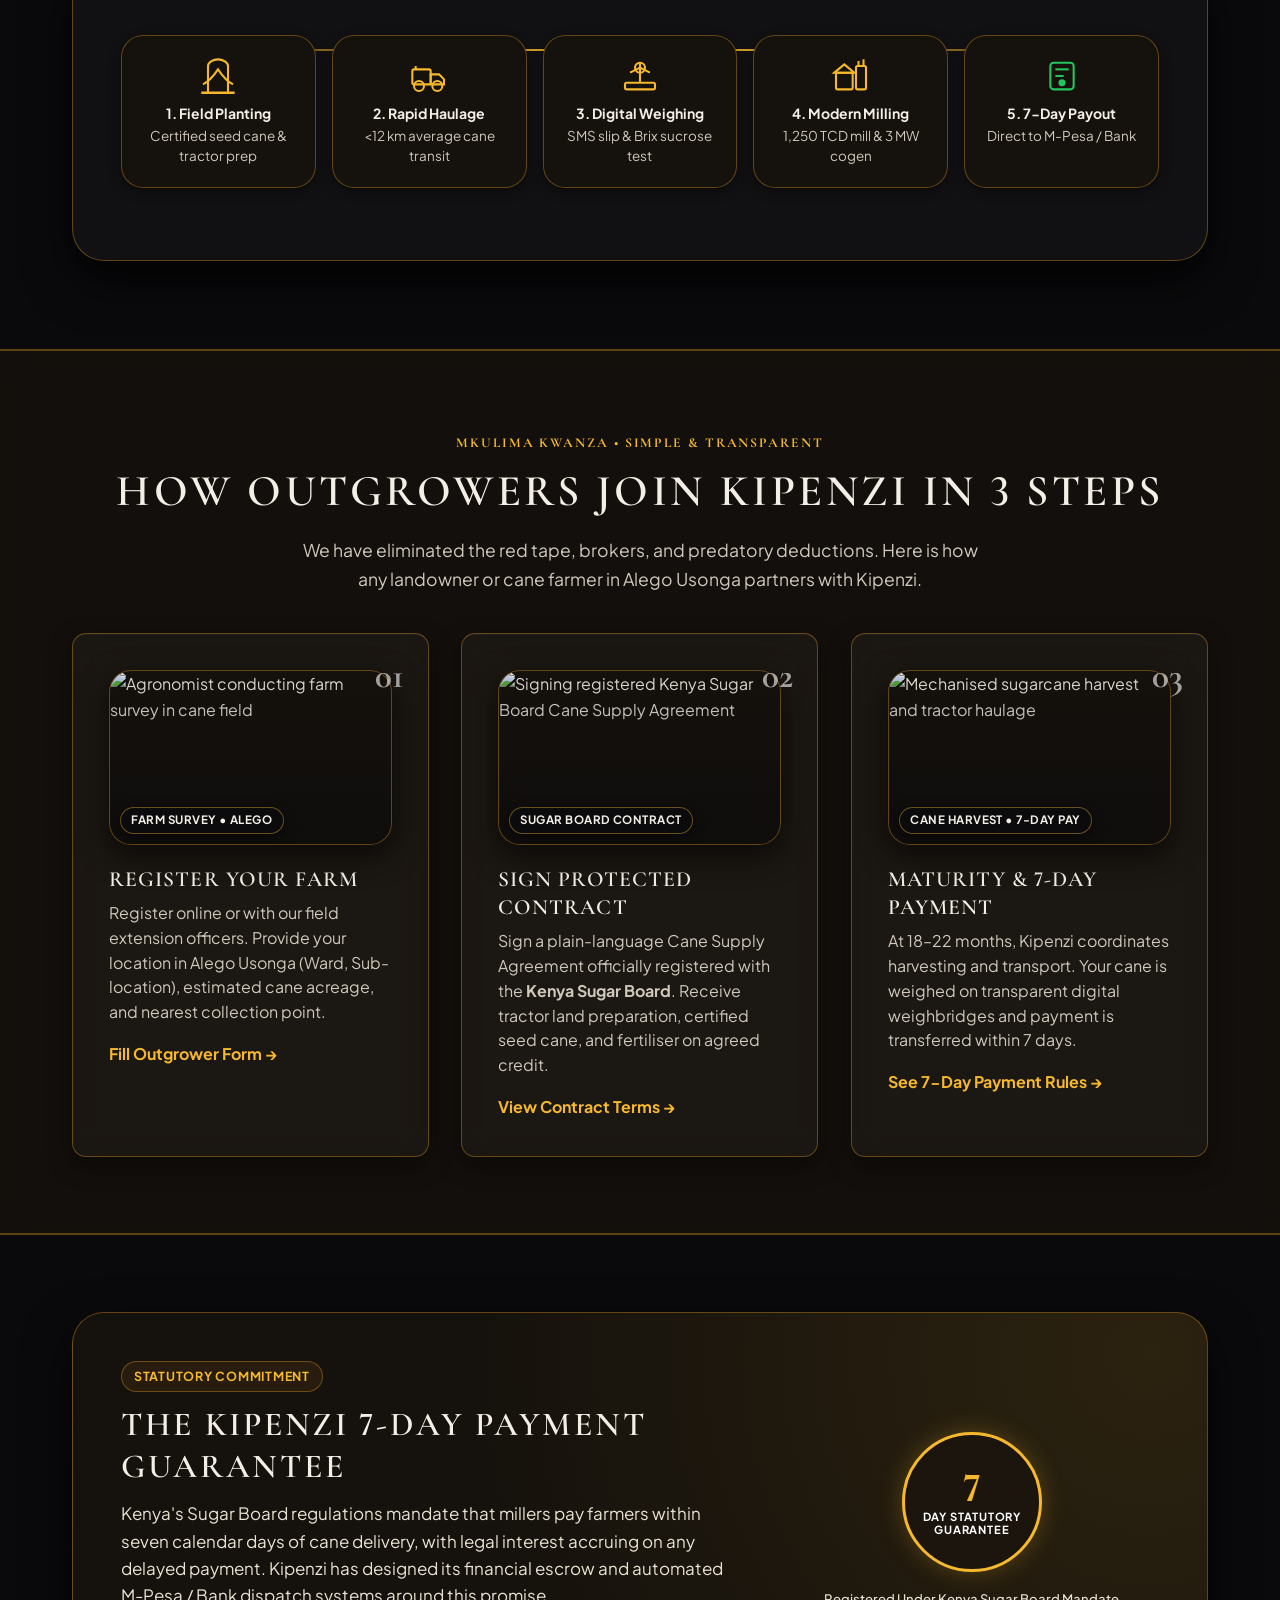
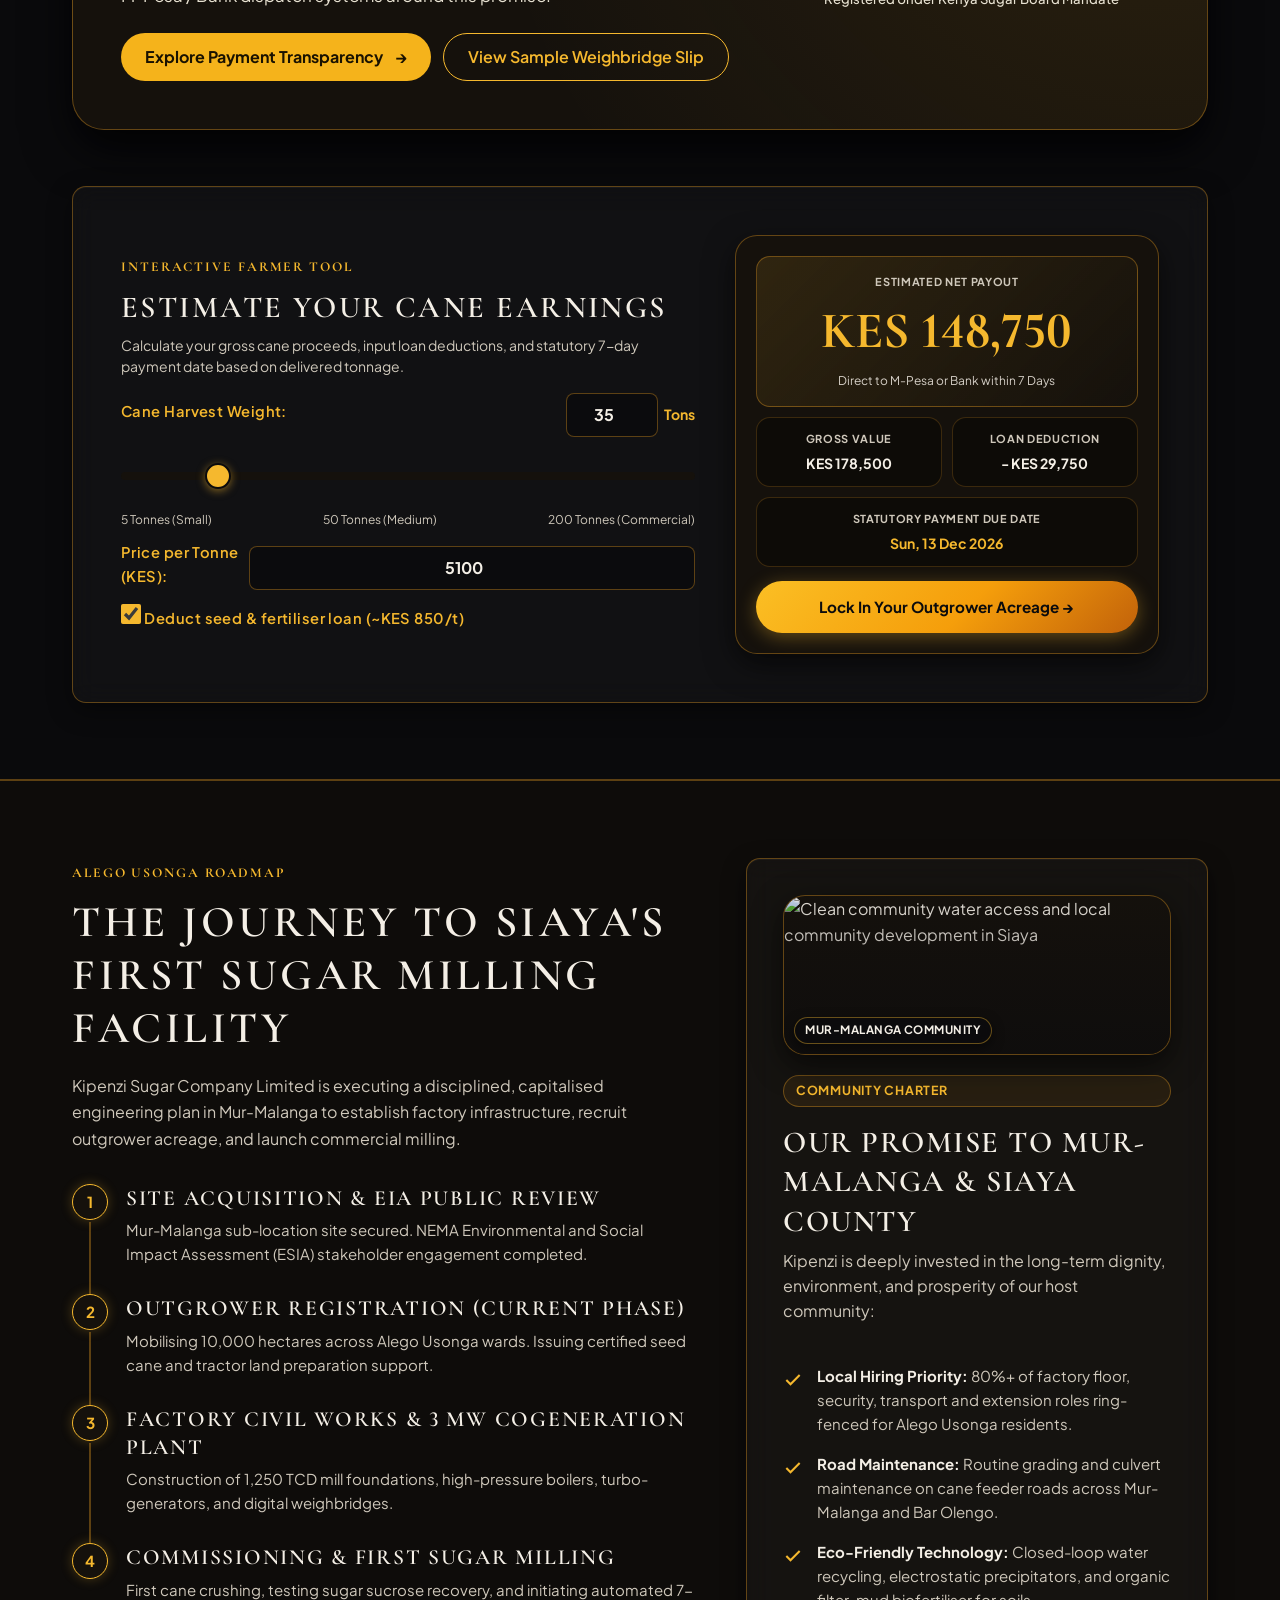
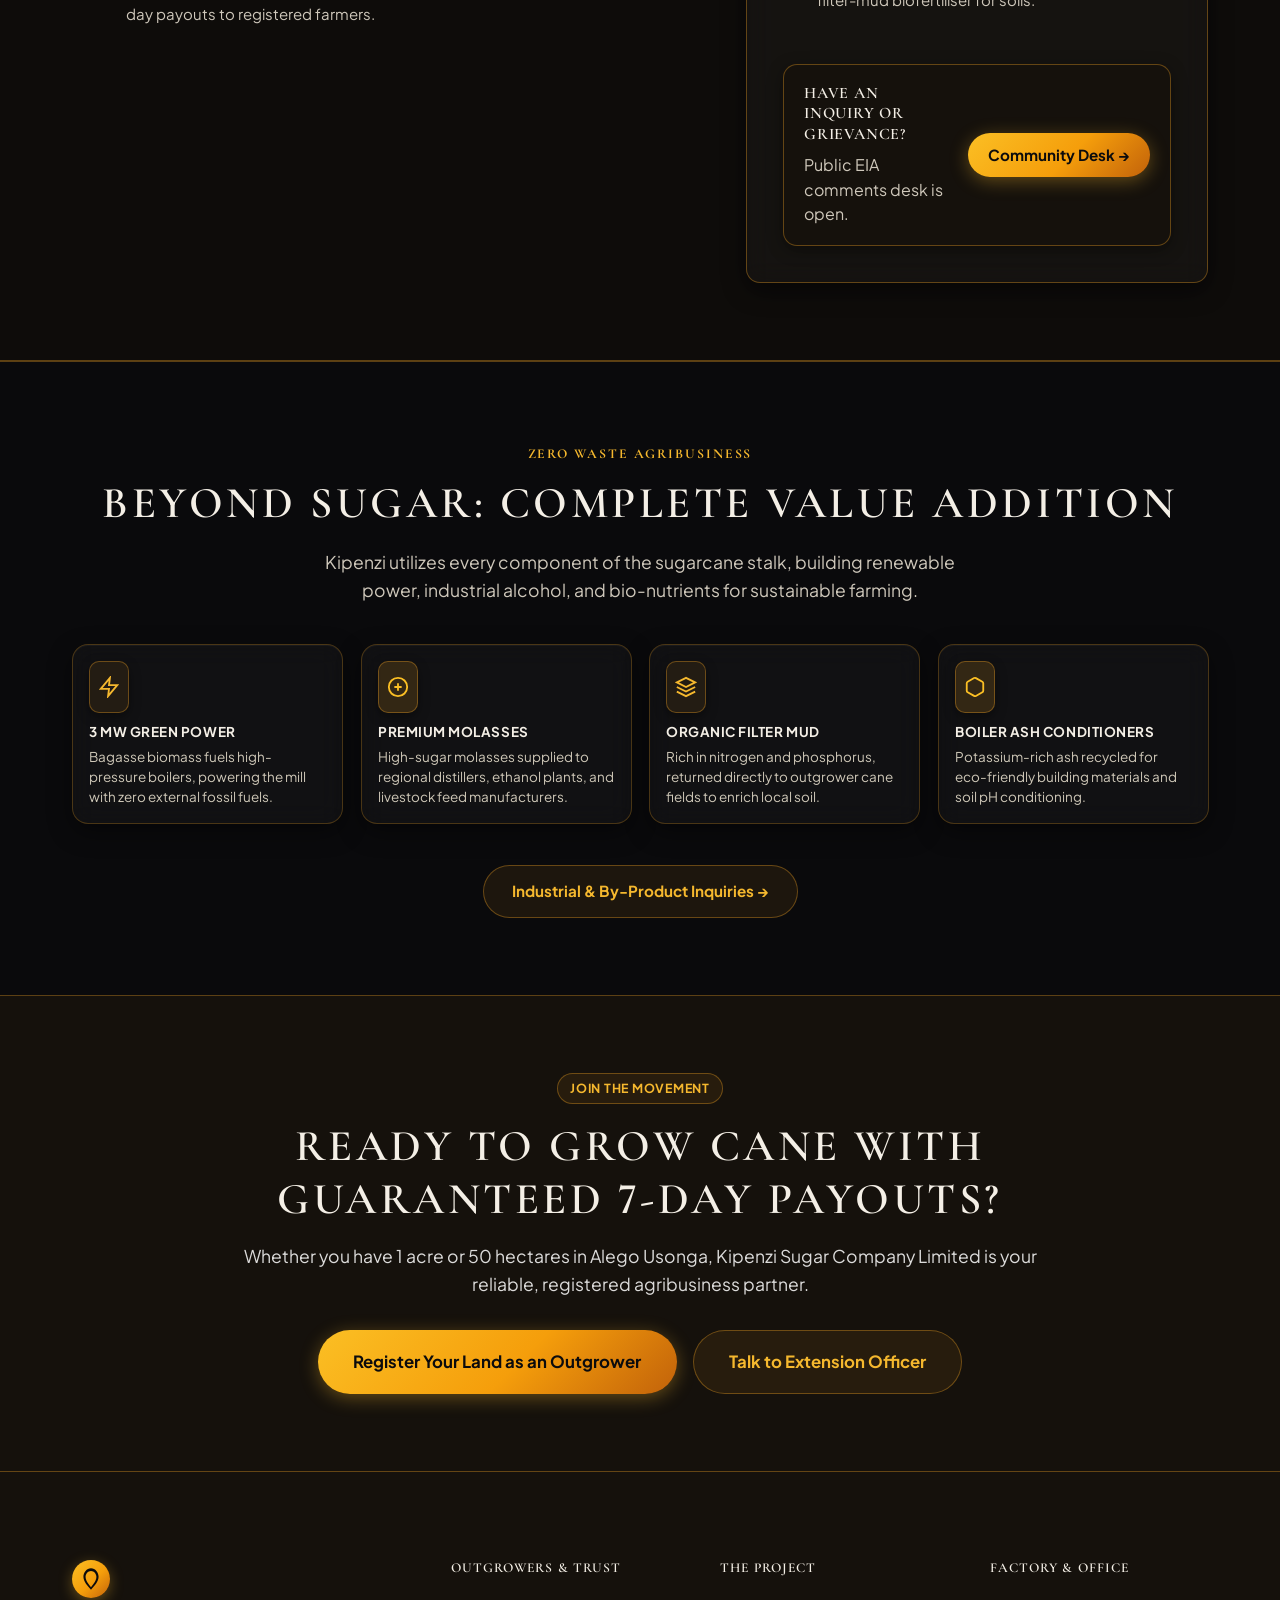
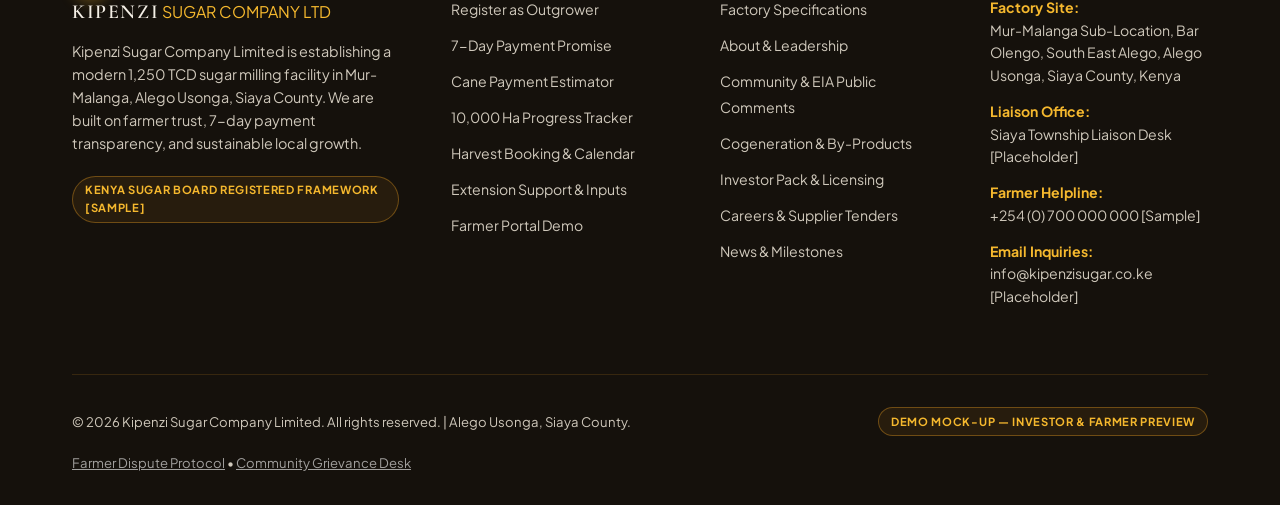
==== commit 33d1ef37: "feat(media): enable background sugarcane imagery and replace all placeholder photo slots with high-r" ====
--- a/index.html
+++ b/index.html
@@ -254,11 +254,12 @@
         <!-- Step 1 -->
         <div class="card-glass" style="position: relative;">
           <!-- Drop-in Photo Slot Placeholder with Multi-Stop Gradient -->
-          <div class="photo-slot" data-slot="farm-survey" data-slot-label="Photo Slot: Farm Survey" style="height: 160px; margin-bottom: 1.25rem;">
-            <!-- Fallback SVG Illustration -->
-            <svg width="48" height="48" viewBox="0 0 24 24" fill="none" stroke="rgba(255,255,255,0.7)" stroke-width="1.8">
-              <path d="M21 10c0 7-9 13-9 13s-9-6-9-13a9 9 0 0 1 18 0z"></path><circle cx="12" cy="10" r="3"></circle>
-            </svg>
+          <div class="photo-slot" data-slot="farm-survey" style="height: 175px; margin-bottom: 1.25rem;">
+            <img src="https://images.unsplash.com/photo-1586771107445-d3ca888129ff?auto=format&fit=crop&w=800&q=80" alt="Agronomist conducting farm survey in cane field" loading="lazy">
+            <div class="photo-slot-overlay"></div>
+            <div class="photo-slot-caption">
+              <span class="photo-slot-tag">Farm Survey &bull; Alego</span>
+            </div>
           </div>
           <span style="position: absolute; top: 1.5rem; right: 1.5rem; font-family: var(--font-serif); font-size: 2.2rem; font-weight: 800; color: rgba(255,255,255,0.6); line-height: 1;">01</span>
           <h3 style="font-size: 1.35rem; margin-bottom: 0.75rem;">Register Your Farm</h3>
@@ -272,11 +273,12 @@
 
         <!-- Step 2 -->
         <div class="card-glass" style="position: relative;">
-          <div class="photo-slot" data-slot="contract-signing" data-slot-label="Photo Slot: Sugar Board Contract" style="height: 160px; margin-bottom: 1.25rem; background: linear-gradient(135deg, #0B6E4F 0%, #168E68 60%, #F28C28 100%);">
-            <svg width="48" height="48" viewBox="0 0 24 24" fill="none" stroke="rgba(255,255,255,0.7)" stroke-width="1.8">
-              <path d="M14 2H6a2 2 0 0 0-2 2v16a2 2 0 0 0 2 2h12a2 2 0 0 0 2-2V8z"></path>
-              <polyline points="14 2 14 8 20 8"></polyline>
-            </svg>
+          <div class="photo-slot" data-slot="contract-signing" style="height: 175px; margin-bottom: 1.25rem;">
+            <img src="https://images.unsplash.com/photo-1450133064473-71024230f91b?auto=format&fit=crop&w=800&q=80" alt="Signing registered Kenya Sugar Board Cane Supply Agreement" loading="lazy">
+            <div class="photo-slot-overlay"></div>
+            <div class="photo-slot-caption">
+              <span class="photo-slot-tag">Sugar Board Contract</span>
+            </div>
           </div>
           <span style="position: absolute; top: 1.5rem; right: 1.5rem; font-family: var(--font-serif); font-size: 2.2rem; font-weight: 800; color: rgba(255,255,255,0.6); line-height: 1;">02</span>
           <h3 style="font-size: 1.35rem; margin-bottom: 0.75rem;">Sign Protected Contract</h3>
@@ -290,10 +292,12 @@
 
         <!-- Step 3 -->
         <div class="card-glass" style="position: relative;">
-          <div class="photo-slot" data-slot="cane-harvest" data-slot-label="Photo Slot: Cane Harvesting" style="height: 160px; margin-bottom: 1.25rem; background: linear-gradient(135deg, #07402F 0%, #0B6E4F 60%, #25D366 100%);">
-            <svg width="48" height="48" viewBox="0 0 24 24" fill="none" stroke="rgba(255,255,255,0.7)" stroke-width="1.8">
-              <rect x="2" y="4" width="20" height="16" rx="2"></rect><path d="M7 15h0M2 9.5h20"></path>
-            </svg>
+          <div class="photo-slot" data-slot="cane-harvest" style="height: 175px; margin-bottom: 1.25rem;">
+            <img src="https://images.unsplash.com/photo-1592982537447-7440770cbfc9?auto=format&fit=crop&w=800&q=80" alt="Mechanised sugarcane harvest and tractor haulage" loading="lazy">
+            <div class="photo-slot-overlay"></div>
+            <div class="photo-slot-caption">
+              <span class="photo-slot-tag">Cane Harvest &bull; 7-Day Pay</span>
+            </div>
           </div>
           <span style="position: absolute; top: 1.5rem; right: 1.5rem; font-family: var(--font-serif); font-size: 2.2rem; font-weight: 800; color: rgba(255,255,255,0.6); line-height: 1;">03</span>
           <h3 style="font-size: 1.35rem; margin-bottom: 0.75rem;">Maturity & 7-Day Payment</h3>
@@ -460,10 +464,12 @@
 
         <!-- Right Column: Community Charter, Feature List & Enquiry Card -->
         <div class="card-glass community-charter-card">
-          <div class="photo-slot" data-slot="community-water" data-slot-label="Photo Slot: Mur-Malanga Community" style="height: 140px; margin-bottom: 1.25rem; background: linear-gradient(135deg, #07402F 0%, #168E68 60%, #F28C28 100%);">
-            <svg width="44" height="44" viewBox="0 0 24 24" fill="none" stroke="rgba(255,255,255,0.7)" stroke-width="1.8">
-              <path d="M17 21v-2a4 4 0 0 0-4-4H5a4 4 0 0 0-4 4v2"></path><circle cx="9" cy="7" r="4"></circle>
-            </svg>
+          <div class="photo-slot" data-slot="community-water" style="height: 160px; margin-bottom: 1.25rem;">
+            <img src="https://images.unsplash.com/photo-1541888946425-d0fbb186f5f8?auto=format&fit=crop&w=800&q=80" alt="Clean community water access and local community development in Siaya" loading="lazy">
+            <div class="photo-slot-overlay"></div>
+            <div class="photo-slot-caption">
+              <span class="photo-slot-tag">Mur-Malanga Community</span>
+            </div>
           </div>
           <span class="badge badge-mint" style="margin-bottom: 1rem;">COMMUNITY CHARTER</span>
           <h3 style="margin-bottom: 1rem;">Our Promise to Mur-Malanga &amp; Siaya County</h3>
--- a/styles.css
+++ b/styles.css
@@ -141,7 +141,14 @@
   flex-direction: column;
   overflow-x: hidden;
   position: relative;
-  background-color: var(--bg);
+  background-color: #0b0b0d;
+  background-image: 
+    linear-gradient(180deg, rgba(11, 11, 13, 0.84) 0%, rgba(15, 13, 10, 0.88) 50%, rgba(11, 11, 13, 0.94) 100%),
+    url('https://images.unsplash.com/photo-1595974482597-4b8da8879bc5?auto=format&fit=crop&w=2000&q=80');
+  background-position: center top;
+  background-size: cover;
+  background-repeat: no-repeat;
+  background-attachment: fixed;
   color: var(--text);
 }
 
@@ -295,14 +302,12 @@
   inset: 0;
   width: 100%;
   height: 100%;
-  /* Shift mood with deep luxury dark ambient gradient */
-  background: linear-gradient(
-    180deg,
-    #0b0b0d 0%,
-    #15110c 50%,
-    #0b0b0d 100%
-  );
-  transition: background 0.5s ease;
+  /* Shift mood with deep luxury dark ambient gradient and rich sugarcane plantation imagery */
+  background: 
+    linear-gradient(180deg, rgba(11, 11, 13, 0.75) 0%, rgba(21, 17, 12, 0.72) 40%, rgba(11, 11, 13, 0.88) 100%),
+    url('https://images.unsplash.com/photo-1595974482597-4b8da8879bc5?auto=format&fit=crop&w=2000&q=80') center/cover no-repeat;
+  opacity: 0.55;
+  transition: opacity 0.5s ease;
 }
 
 .parallax-layer {
@@ -993,7 +998,13 @@
    ========================================================================== */
 .hero-wrapper {
   position: relative;
-  background: linear-gradient(145deg, rgba(11, 11, 13, 0.96) 0%, rgba(21, 17, 12, 0.92) 45%, rgba(11, 11, 13, 0.96) 100%);
+  background-color: #0b0b0d;
+  background-image: 
+    linear-gradient(180deg, rgba(11, 11, 13, 0.65) 0%, rgba(21, 17, 12, 0.74) 50%, rgba(11, 11, 13, 0.96) 100%),
+    url('https://images.unsplash.com/photo-1595974482597-4b8da8879bc5?auto=format&fit=crop&w=2000&q=80');
+  background-position: center 30%;
+  background-size: cover;
+  background-repeat: no-repeat;
   backdrop-filter: blur(8px);
   -webkit-backdrop-filter: blur(8px);
   color: var(--text);
@@ -1310,7 +1321,13 @@
 .page-banner {
   position: relative;
   z-index: 2;
-  background: linear-gradient(145deg, rgba(11, 11, 13, 0.96) 0%, rgba(21, 17, 12, 0.94) 50%, rgba(11, 11, 13, 0.96) 100%);
+  background-color: #0b0b0d;
+  background-image: 
+    linear-gradient(145deg, rgba(11, 11, 13, 0.72) 0%, rgba(21, 17, 12, 0.78) 50%, rgba(11, 11, 13, 0.94) 100%),
+    url('https://images.unsplash.com/photo-1595974482597-4b8da8879bc5?auto=format&fit=crop&w=1800&q=80');
+  background-position: center 30%;
+  background-size: cover;
+  background-repeat: no-repeat;
   color: var(--text);
   padding-top: clamp(6.5rem, 11vw, 9rem); /* Full-bleed bleed underneath floating pill navbar */
   padding-bottom: clamp(3rem, 6vw, 4.5rem);
@@ -1989,19 +2006,76 @@
    5. SERVICE & WORK IMAGERY (SVG ILLUSTRATIONS & PHOTO SLOTS)
    ========================================================================== */
 /* Drop-In Photo Slots with CSS Gradient Fallbacks */
+/* Drop-In Photo Slots with Image Rendering & Visual Depth */
 .photo-slot {
   position: relative;
   width: 100%;
   border-radius: var(--radius-lg);
   overflow: hidden;
+  background: #15110c;
+  display: block;
+  box-shadow: var(--shadow-md);
+  border: 1px solid var(--gold-border);
+}
+
+.photo-slot img {
+  width: 100%;
+  height: 100%;
+  object-fit: cover;
+  display: block;
+  transition: transform 0.6s cubic-bezier(0.16, 1, 0.3, 1), filter 0.4s ease;
+}
+
+.photo-slot:hover img {
+  transform: scale(1.05);
+}
+
+.photo-slot-overlay {
+  position: absolute;
+  inset: 0;
+  background: linear-gradient(180deg, rgba(11, 11, 13, 0.08) 0%, rgba(11, 11, 13, 0.62) 100%);
+  pointer-events: none;
+}
+
+.photo-slot-caption {
+  position: absolute;
+  bottom: 10px;
+  left: 10px;
+  right: 10px;
+  display: flex;
+  align-items: center;
+  justify-content: flex-start;
+  pointer-events: none;
+  z-index: 2;
+}
+
+.photo-slot-tag {
+  display: inline-flex;
+  align-items: center;
+  gap: 5px;
+  background: rgba(11, 11, 13, 0.85);
+  backdrop-filter: blur(8px);
+  -webkit-backdrop-filter: blur(8px);
+  border: 1px solid rgba(245, 184, 46, 0.4);
+  color: #f5b82e;
+  font-size: 0.72rem;
+  font-weight: 700;
+  padding: 0.22rem 0.65rem;
+  border-radius: var(--radius-full);
+  letter-spacing: 0.04em;
+  text-transform: uppercase;
+  box-shadow: 0 4px 12px rgba(0, 0, 0, 0.5);
+}
+
+/* Fallback when photo-slot has no img */
+.photo-slot:not(:has(img)) {
   background: linear-gradient(135deg, #07402F 0%, #0B6E4F 50%, #F28C28 100%);
   display: flex;
   align-items: center;
   justify-content: center;
-  box-shadow: var(--shadow-md);
-}
-
-.photo-slot::after {
+}
+
+.photo-slot:not(:has(img))::after {
   content: attr(data-slot-label);
   position: absolute;
   bottom: 12px;
@@ -2015,6 +2089,31 @@
   border-radius: var(--radius-full);
   letter-spacing: 0.05em;
   text-transform: uppercase;
+}
+
+/* Card thumbnail for news & articles */
+.card-thumb {
+  position: relative;
+  width: calc(100% + 3rem);
+  height: 180px;
+  margin-top: -1.5rem;
+  margin-left: -1.5rem;
+  margin-right: -1.5rem;
+  margin-bottom: 1.25rem;
+  overflow: hidden;
+  border-radius: var(--radius-md) var(--radius-md) 0 0;
+  border-bottom: 1px solid var(--gold-border);
+}
+
+.card-thumb img {
+  width: 100%;
+  height: 100%;
+  object-fit: cover;
+  transition: transform 0.5s ease;
+}
+
+.card:hover .card-thumb img {
+  transform: scale(1.05);
 }
 
 
